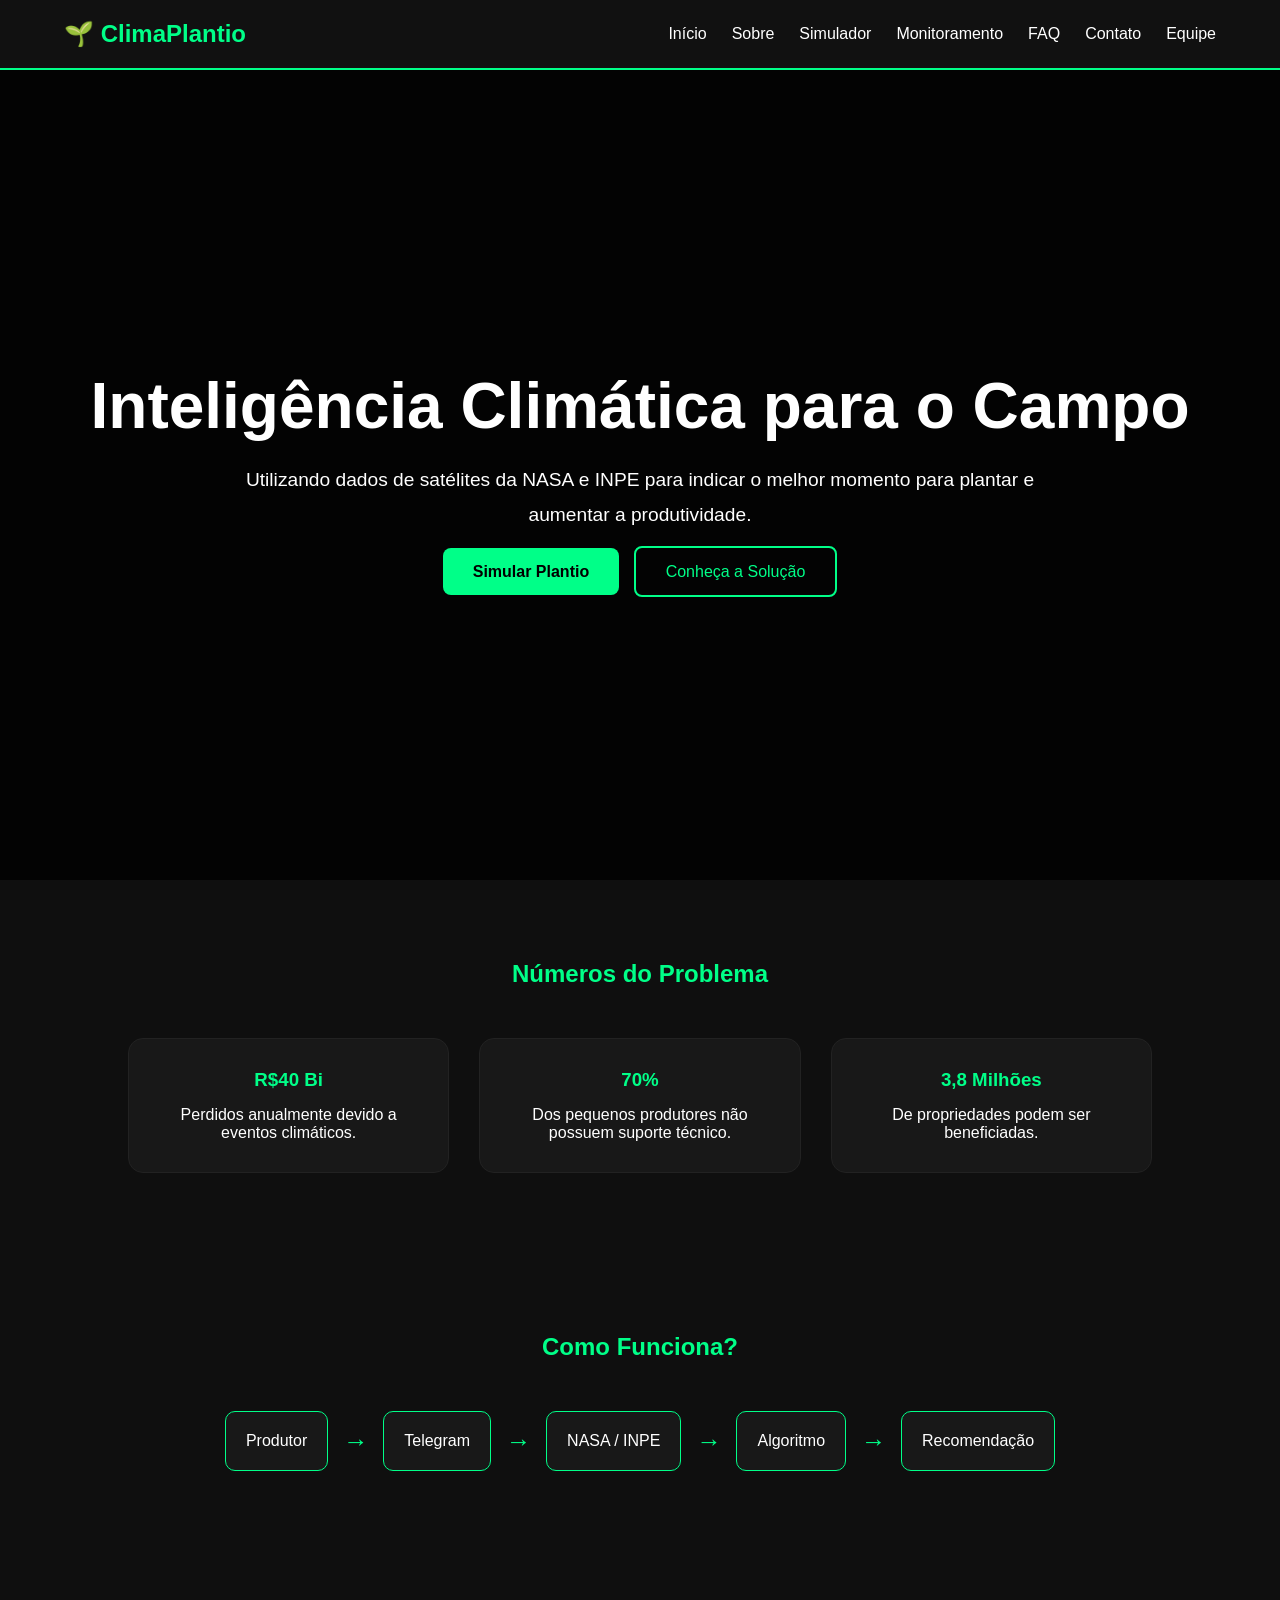
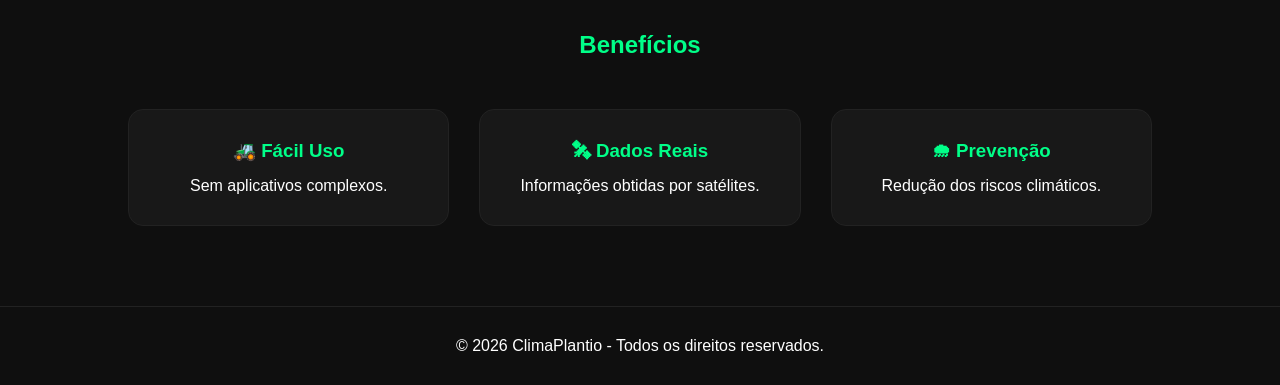
==== index.html @ 315e77a4 "Primeiro commit" ====
<!DOCTYPE html>
<html lang="pt-BR">

<head>
    <meta charset="UTF-8">
    <meta name="viewport" content="width=device-width, initial-scale=1.0">
    <title>ClimaPlantio</title>

    <link rel="stylesheet" href="css/style.css">
</head>

<body>

    <header>
        <div class="container">
            <div class="logo">
                <h2>🌱 ClimaPlantio</h2>
            </div>

            <nav id="menu">
                <ul>
                    <li><a href="index.html">Início</a></li>
                    <li><a href="sobre.html">Sobre</a></li>
                    <li><a href="simulador.html">Simulador</a></li>
                    <li><a href="monitoramento.html">Monitoramento</a></li>
                    <li><a href="faq.html">FAQ</a></li>
                    <li><a href="contato.html">Contato</a></li>
                    <li><a href="integrantes.html">Equipe</a></li>
                </ul>
            </nav>

            <button id="menu-btn">
                ☰
            </button>
        </div>
    </header>

    <main>

        <section class="hero">
            <div class="hero-content">

                <h1>Inteligência Climática para o Campo</h1>

                <p>
                    Utilizando dados de satélites da NASA e INPE para indicar
                    o melhor momento para plantar e aumentar a produtividade.
                </p>

                <div class="hero-buttons">
                    <a href="simulador.html" class="btn">Simular Plantio</a>
                    <a href="sobre.html" class="btn-outline">Conheça a Solução</a>
                </div>

            </div>
        </section>

        <section class="stats">

            <h2>Números do Problema</h2>

            <div class="cards">

                <div class="card">
                    <h3>R$40 Bi</h3>
                    <p>Perdidos anualmente devido a eventos climáticos.</p>
                </div>

                <div class="card">
                    <h3>70%</h3>
                    <p>Dos pequenos produtores não possuem suporte técnico.</p>
                </div>

                <div class="card">
                    <h3>3,8 Milhões</h3>
                    <p>De propriedades podem ser beneficiadas.</p>
                </div>

            </div>

        </section>

        <section class="solution">

            <h2>Como Funciona?</h2>

            <div class="flow">

                <div class="flow-card">Produtor</div>
                <div class="arrow">→</div>

                <div class="flow-card">Telegram</div>
                <div class="arrow">→</div>

                <div class="flow-card">NASA / INPE</div>
                <div class="arrow">→</div>

                <div class="flow-card">Algoritmo</div>
                <div class="arrow">→</div>

                <div class="flow-card">Recomendação</div>

            </div>

        </section>

        <section class="benefits">

            <h2>Benefícios</h2>

            <div class="cards">

                <div class="card">
                    <h3>🚜 Fácil Uso</h3>
                    <p>Sem aplicativos complexos.</p>
                </div>

                <div class="card">
                    <h3>🛰 Dados Reais</h3>
                    <p>Informações obtidas por satélites.</p>
                </div>

                <div class="card">
                    <h3>🌧 Prevenção</h3>
                    <p>Redução dos riscos climáticos.</p>
                </div>

            </div>

        </section>

    </main>

    <footer>

        <p>
            © 2026 ClimaPlantio - Todos os direitos reservados.
        </p>

    </footer>

    <script src="js/script.js"></script>

</body>

</html>
---- css/style.css ----
*{
    margin:0;
    padding:0;
    box-sizing:border-box;
    font-family:Arial, Helvetica, sans-serif;
}

body{
    background:#0f0f0f;
    color:white;
}

.container{
    width:90%;
    margin:auto;
}

header{
    background:#111;
    position:sticky;
    top:0;
    z-index:1000;
    border-bottom:2px solid #00ff88;
}

header .container{
    display:flex;
    justify-content:space-between;
    align-items:center;
    padding:20px 0;
}

.logo h2{
    color:#00ff88;
}

nav ul{
    display:flex;
    list-style:none;
    gap:25px;
}

nav a{
    color:white;
    text-decoration:none;
    transition:.3s;
}

nav a:hover{
    color:#00ff88;
}

#menu-btn{
    display:none;
    background:none;
    border:none;
    color:white;
    font-size:28px;
    cursor:pointer;
}

.hero{
    min-height:90vh;
    display:flex;
    justify-content:center;
    align-items:center;
    text-align:center;
    padding:40px;
    background:linear-gradient(
        rgba(0,0,0,.8),
        rgba(0,0,0,.8)
    );
}

.hero h1{
    font-size:4rem;
    margin-bottom:20px;
}

.hero p{
    max-width:800px;
    margin:auto;
    line-height:1.8;
    font-size:1.2rem;
}

.hero-buttons{
    margin-top:30px;
}

.btn{
    background:#00ff88;
    color:black;
    text-decoration:none;
    padding:15px 30px;
    border-radius:8px;
    margin-right:10px;
    font-weight:bold;
}

.btn-outline{
    border:2px solid #00ff88;
    color:#00ff88;
    padding:15px 30px;
    border-radius:8px;
    text-decoration:none;
}

.stats,
.solution,
.benefits{
    padding:80px 10%;
}

.stats h2,
.solution h2,
.benefits h2{
    text-align:center;
    margin-bottom:50px;
    color:#00ff88;
}

.cards{
    display:grid;
    grid-template-columns:repeat(auto-fit,minmax(250px,1fr));
    gap:30px;
}

.card{
    background:#181818;
    padding:30px;
    border-radius:15px;
    text-align:center;
    transition:.3s;
    border:1px solid #222;
}

.card:hover{
    transform:translateY(-10px);
    border-color:#00ff88;
}

.card h3{
    color:#00ff88;
    margin-bottom:15px;
}

.flow{
    display:flex;
    justify-content:center;
    align-items:center;
    flex-wrap:wrap;
    gap:15px;
}

.flow-card{
    background:#181818;
    padding:20px;
    border-radius:10px;
    border:1px solid #00ff88;
}

.arrow{
    color:#00ff88;
    font-size:25px;
}

footer{
    text-align:center;
    padding:30px;
    border-top:1px solid #222;
}

@media(max-width:768px){

    #menu-btn{
        display:block;
    }

    nav{
        display:none;
        position:absolute;
        top:80px;
        right:0;
        width:100%;
        background:#111;
    }

    nav.active{
        display:block;
    }

    nav ul{
        flex-direction:column;
        text-align:center;
        padding:20px;
    }

    .hero h1{
        font-size:2.5rem;
    }

}
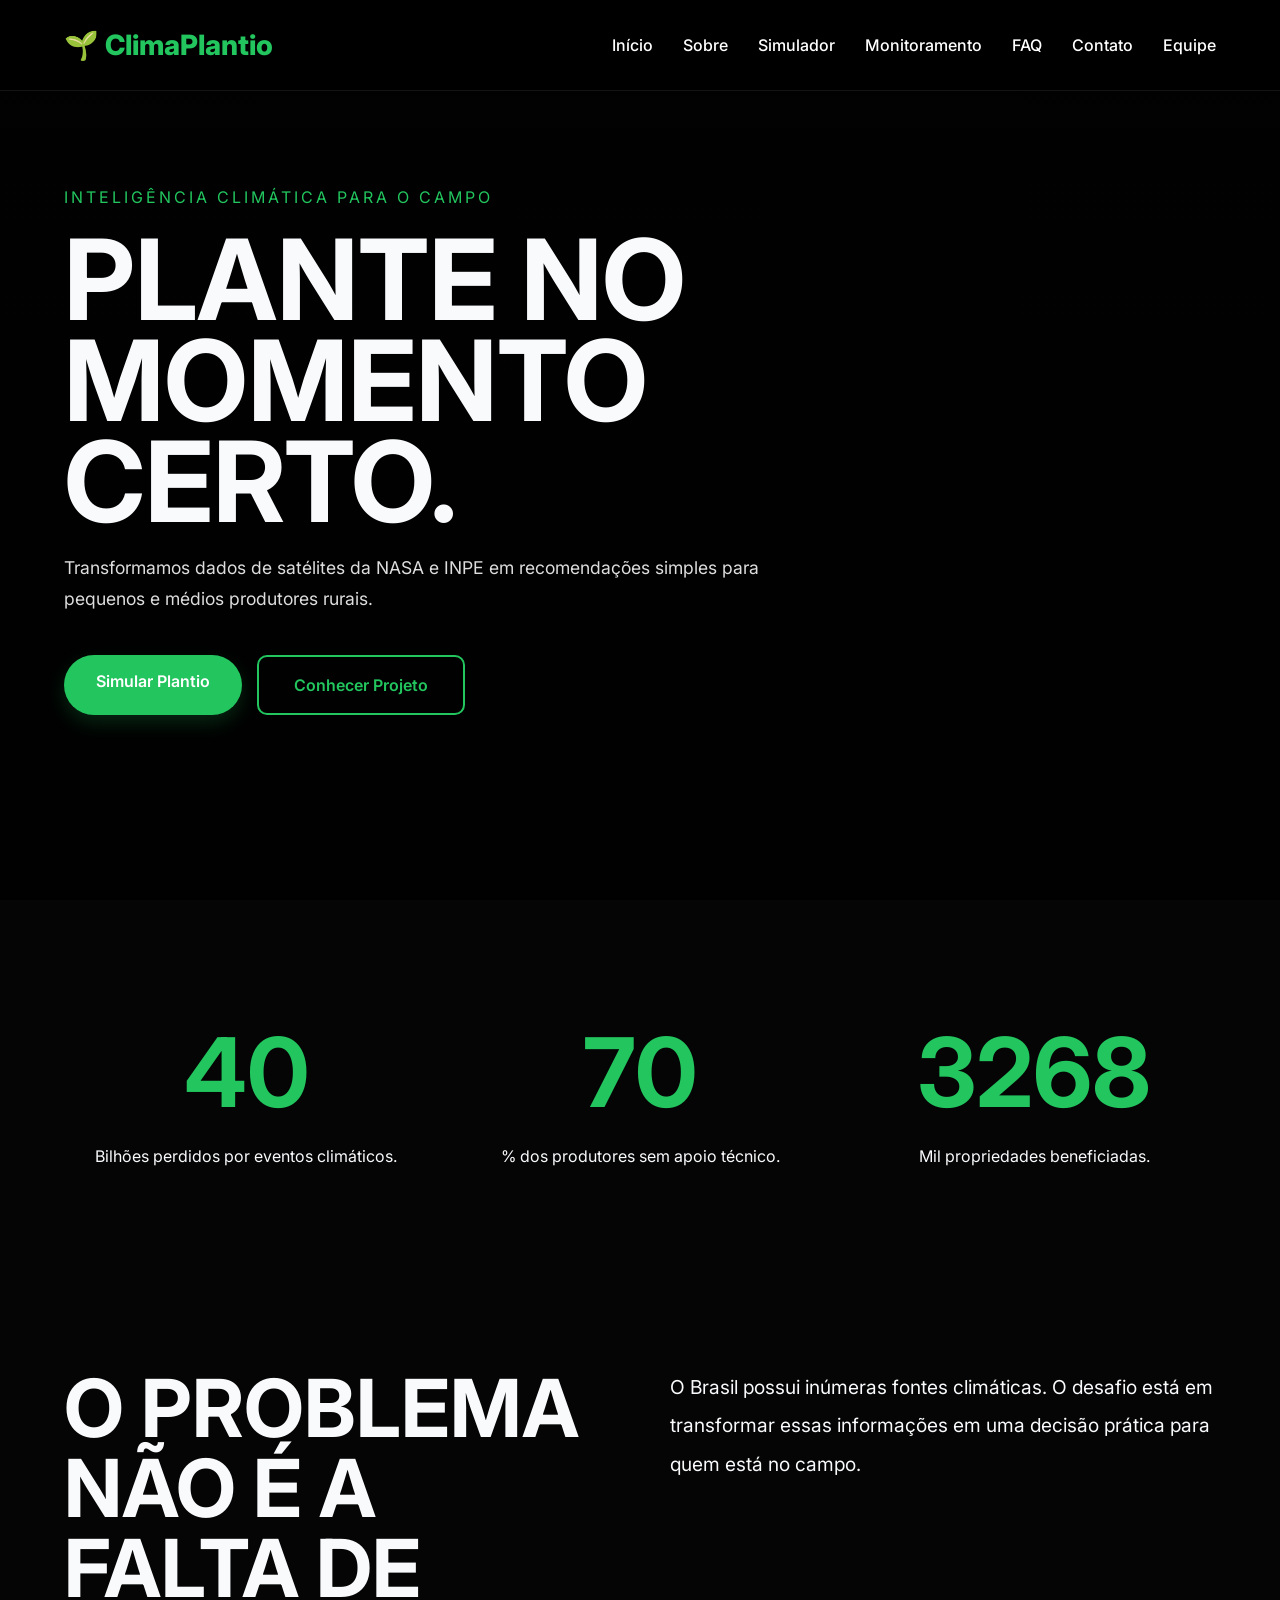
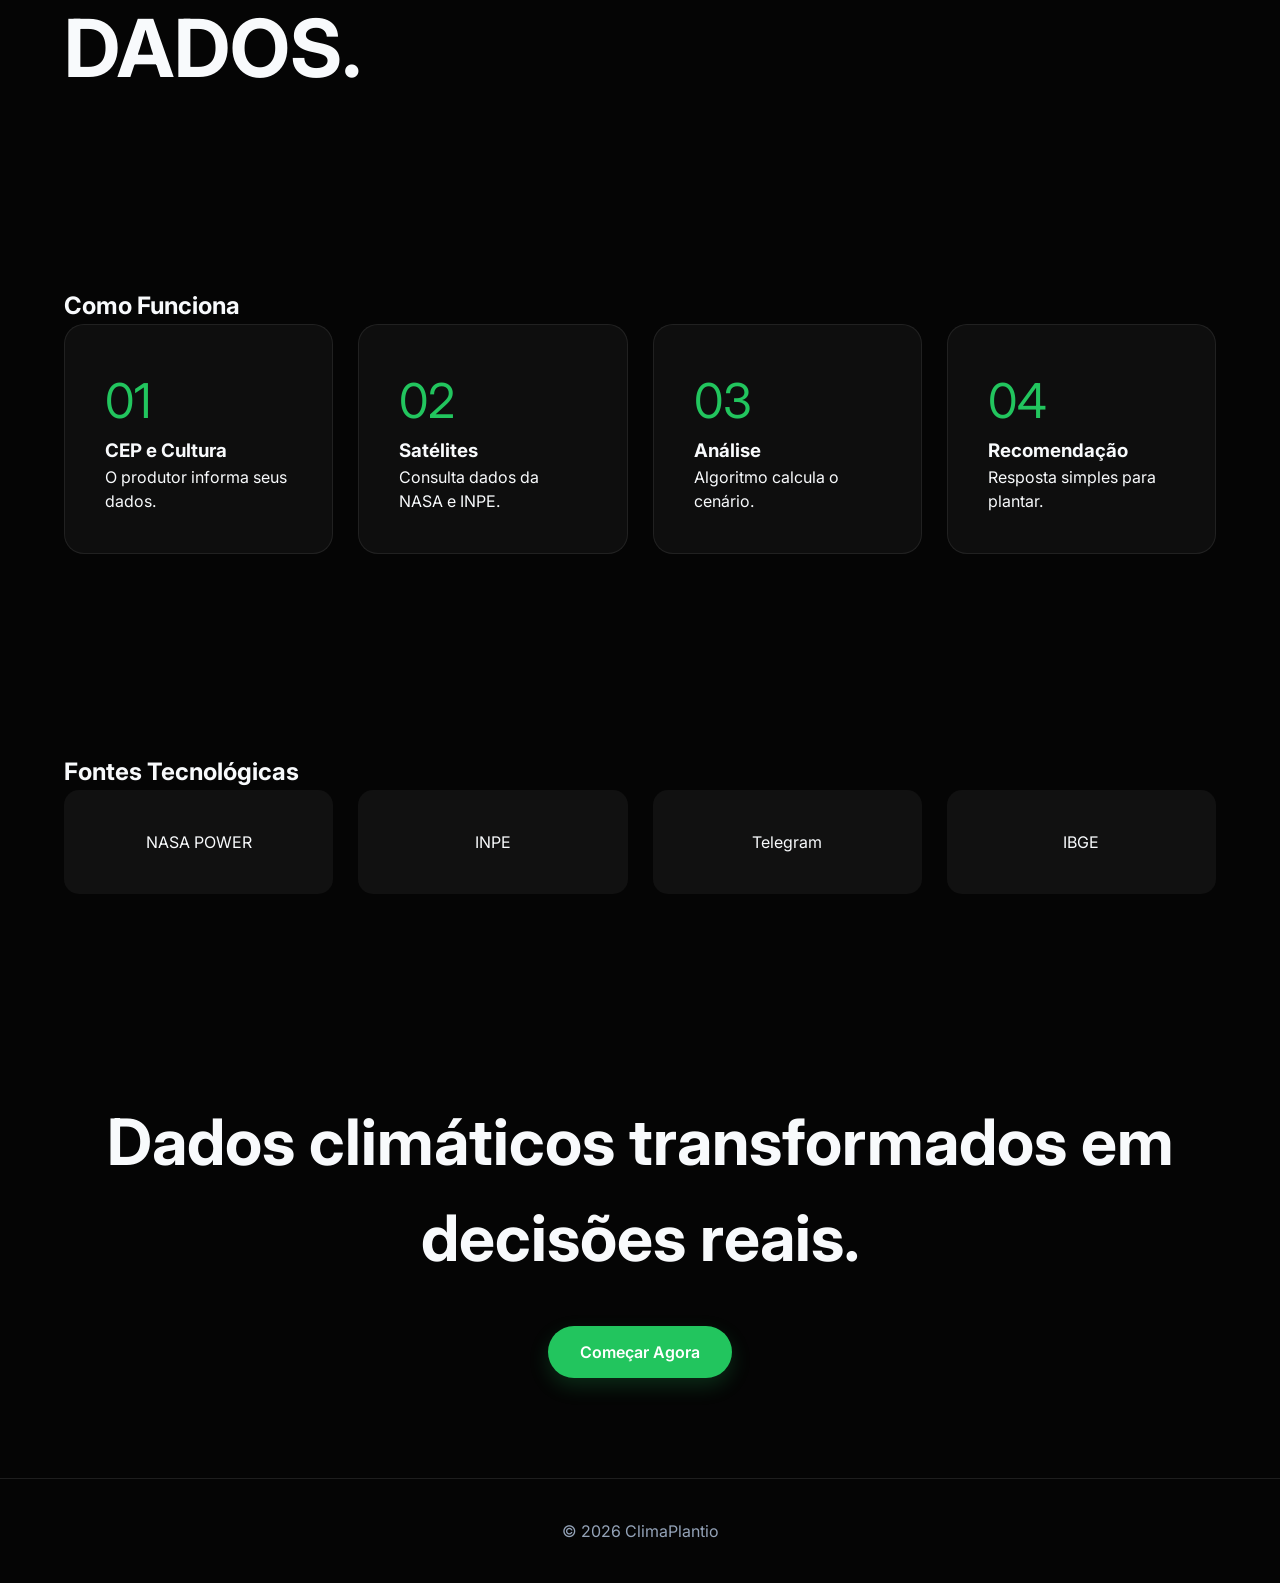
==== commit 4de5b693: "Ajuste CSS Global" ====
--- a/index.html
+++ b/index.html
@@ -2,144 +2,256 @@
 <html lang="pt-BR">
 
 <head>
+
     <meta charset="UTF-8">
     <meta name="viewport" content="width=device-width, initial-scale=1.0">
+
     <title>ClimaPlantio</title>
 
-    <link rel="stylesheet" href="css/style.css">
+    <link rel="preconnect" href="https://fonts.googleapis.com">
+    <link href="https://fonts.googleapis.com/css2?family=Inter:wght@300;400;500;600;700;800;900&display=swap" rel="stylesheet">
+
+    <link rel="stylesheet" href="css/global.css">
+    <link rel="stylesheet" href="css/index.css">
+
 </head>
 
 <body>
 
-    <header>
-        <div class="container">
-            <div class="logo">
-                <h2>🌱 ClimaPlantio</h2>
-            </div>
-
-            <nav id="menu">
-                <ul>
-                    <li><a href="index.html">Início</a></li>
-                    <li><a href="sobre.html">Sobre</a></li>
-                    <li><a href="simulador.html">Simulador</a></li>
-                    <li><a href="monitoramento.html">Monitoramento</a></li>
-                    <li><a href="faq.html">FAQ</a></li>
-                    <li><a href="contato.html">Contato</a></li>
-                    <li><a href="integrantes.html">Equipe</a></li>
-                </ul>
-            </nav>
-
-            <button id="menu-btn">
-                ☰
-            </button>
-        </div>
-    </header>
-
-    <main>
-
-        <section class="hero">
-            <div class="hero-content">
-
-                <h1>Inteligência Climática para o Campo</h1>
-
-                <p>
-                    Utilizando dados de satélites da NASA e INPE para indicar
-                    o melhor momento para plantar e aumentar a produtividade.
-                </p>
-
-                <div class="hero-buttons">
-                    <a href="simulador.html" class="btn">Simular Plantio</a>
-                    <a href="sobre.html" class="btn-outline">Conheça a Solução</a>
-                </div>
-
-            </div>
-        </section>
-
-        <section class="stats">
-
-            <h2>Números do Problema</h2>
-
-            <div class="cards">
-
-                <div class="card">
-                    <h3>R$40 Bi</h3>
-                    <p>Perdidos anualmente devido a eventos climáticos.</p>
-                </div>
-
-                <div class="card">
-                    <h3>70%</h3>
-                    <p>Dos pequenos produtores não possuem suporte técnico.</p>
-                </div>
-
-                <div class="card">
-                    <h3>3,8 Milhões</h3>
-                    <p>De propriedades podem ser beneficiadas.</p>
-                </div>
-
-            </div>
-
-        </section>
-
-        <section class="solution">
-
-            <h2>Como Funciona?</h2>
-
-            <div class="flow">
-
-                <div class="flow-card">Produtor</div>
-                <div class="arrow">→</div>
-
-                <div class="flow-card">Telegram</div>
-                <div class="arrow">→</div>
-
-                <div class="flow-card">NASA / INPE</div>
-                <div class="arrow">→</div>
-
-                <div class="flow-card">Algoritmo</div>
-                <div class="arrow">→</div>
-
-                <div class="flow-card">Recomendação</div>
-
-            </div>
-
-        </section>
-
-        <section class="benefits">
-
-            <h2>Benefícios</h2>
-
-            <div class="cards">
-
-                <div class="card">
-                    <h3>🚜 Fácil Uso</h3>
-                    <p>Sem aplicativos complexos.</p>
-                </div>
-
-                <div class="card">
-                    <h3>🛰 Dados Reais</h3>
-                    <p>Informações obtidas por satélites.</p>
-                </div>
-
-                <div class="card">
-                    <h3>🌧 Prevenção</h3>
-                    <p>Redução dos riscos climáticos.</p>
-                </div>
-
-            </div>
-
-        </section>
-
-    </main>
-
-    <footer>
+<header id="header">
+
+    <div class="container navbar">
+
+        <div class="logo">
+            🌱 ClimaPlantio
+        </div>
+
+        <nav>
+
+            <ul class="menu">
+
+                <li><a href="index.html">Início</a></li>
+                <li><a href="sobre.html">Sobre</a></li>
+                <li><a href="simulador.html">Simulador</a></li>
+                <li><a href="monitoramento.html">Monitoramento</a></li>
+                <li><a href="faq.html">FAQ</a></li>
+                <li><a href="contato.html">Contato</a></li>
+                <li><a href="integrantes.html">Equipe</a></li>
+
+            </ul>
+
+        </nav>
+
+    </div>
+
+</header>
+
+<section class="hero">
+
+    <div class="hero-overlay"></div>
+
+    <div class="container hero-content">
+
+        <span class="hero-tag">
+            Inteligência Climática para o Campo
+        </span>
+
+        <h1>
+            PLANTE NO<br>
+            MOMENTO<br>
+            CERTO.
+        </h1>
 
         <p>
-            © 2026 ClimaPlantio - Todos os direitos reservados.
+            Transformamos dados de satélites da NASA e INPE
+            em recomendações simples para pequenos e médios produtores rurais.
         </p>
 
-    </footer>
-
-    <script src="js/script.js"></script>
+        <div class="hero-buttons">
+
+            <a href="simulador.html" class="btn">
+                Simular Plantio
+            </a>
+
+            <a href="sobre.html" class="btn-outline">
+                Conhecer Projeto
+            </a>
+
+        </div>
+
+    </div>
+
+</section>
+
+<section class="numbers">
+
+    <div class="container">
+
+        <div class="number-card reveal">
+
+            <h2 class="counter" data-target="40">0</h2>
+
+            <span>Bilhões perdidos por eventos climáticos.</span>
+
+        </div>
+
+        <div class="number-card reveal">
+
+            <h2 class="counter" data-target="70">0</h2>
+
+            <span>% dos produtores sem apoio técnico.</span>
+
+        </div>
+
+        <div class="number-card reveal">
+
+            <h2 class="counter" data-target="3800">0</h2>
+
+            <span>Mil propriedades beneficiadas.</span>
+
+        </div>
+
+    </div>
+
+</section>
+
+<section class="problem">
+
+    <div class="container">
+
+        <div class="problem-left reveal">
+
+            <h2>
+                O PROBLEMA NÃO É A FALTA DE DADOS.
+            </h2>
+
+        </div>
+
+        <div class="problem-right reveal">
+
+            <p>
+                O Brasil possui inúmeras fontes climáticas.
+                O desafio está em transformar essas informações
+                em uma decisão prática para quem está no campo.
+            </p>
+
+        </div>
+
+    </div>
+
+</section>
+
+<section class="solution">
+
+    <div class="container">
+
+        <h2 class="section-title">
+            Como Funciona
+        </h2>
+
+        <div class="timeline">
+
+            <div class="step reveal">
+
+                <span>01</span>
+
+                <h3>CEP e Cultura</h3>
+
+                <p>
+                    O produtor informa seus dados.
+                </p>
+
+            </div>
+
+            <div class="step reveal">
+
+                <span>02</span>
+
+                <h3>Satélites</h3>
+
+                <p>
+                    Consulta dados da NASA e INPE.
+                </p>
+
+            </div>
+
+            <div class="step reveal">
+
+                <span>03</span>
+
+                <h3>Análise</h3>
+
+                <p>
+                    Algoritmo calcula o cenário.
+                </p>
+
+            </div>
+
+            <div class="step reveal">
+
+                <span>04</span>
+
+                <h3>Recomendação</h3>
+
+                <p>
+                    Resposta simples para plantar.
+                </p>
+
+            </div>
+
+        </div>
+
+    </div>
+
+</section>
+
+<section class="partners">
+
+    <div class="container">
+
+        <h2 class="section-title">
+            Fontes Tecnológicas
+        </h2>
+
+        <div class="partner-grid">
+
+            <div class="partner">NASA POWER</div>
+            <div class="partner">INPE</div>
+            <div class="partner">Telegram</div>
+            <div class="partner">IBGE</div>
+
+        </div>
+
+    </div>
+
+</section>
+
+<section class="cta">
+
+    <div class="container">
+
+        <h2>
+            Dados climáticos transformados em decisões reais.
+        </h2>
+
+        <a href="simulador.html" class="btn">
+            Começar Agora
+        </a>
+
+    </div>
+
+</section>
+
+<footer>
+
+    <p>
+        © 2026 ClimaPlantio
+    </p>
+
+</footer>
+
+<script src="js/global.js"></script>
+<script src="js/index.js"></script>
 
 </body>
 
--- a/css/global.css
+++ b/css/global.css
@@ -0,0 +1,162 @@
+:root {
+  --green: #22c55e;
+  --green-dark: #15803d;
+  --black: #050505;
+  --dark: #0b0b0b;
+  --card: #111827;
+  --white: #f8fafc;
+  --gray: #94a3b8;
+  --glass: rgba(255, 255, 255, 0.03);
+  --border: rgba(255, 255, 255, 0.08);
+}
+
+* {
+  margin: 0;
+  padding: 0;
+  box-sizing: border-box;
+}
+
+body {
+  background: var(--black);
+  color: var(--white);
+  font-family: 'Inter', sans-serif;
+  overflow-x: hidden;
+  line-height: 1.5;
+}
+
+.container {
+  width: 90%;
+  max-width: 1280px;
+  margin: 0 auto;
+}
+
+section {
+  padding: 100px 0;
+}
+
+/* Scroll suave */
+html {
+  scroll-behavior: smooth;
+}
+
+/* Botões */
+.btn {
+  background: var(--green);
+  color: white;
+  padding: 14px 32px;
+  border-radius: 40px;
+  text-decoration: none;
+  font-weight: 600;
+  display: inline-block;
+  transition: all 0.3s ease;
+  border: none;
+  cursor: pointer;
+  box-shadow: 0 8px 20px rgba(34, 197, 94, 0.2);
+}
+
+.btn:hover {
+  background: var(--green-dark);
+  transform: translateY(-3px);
+  box-shadow: 0 12px 28px rgba(34, 197, 94, 0.3);
+}
+
+.btn-outline {
+  border: 2px solid var(--green);
+  color: var(--green);
+  padding: 12px 30px;
+  border-radius: 40px;
+  text-decoration: none;
+  font-weight: 600;
+  transition: all 0.3s;
+  background: transparent;
+}
+
+.btn-outline:hover {
+  background: var(--green);
+  color: white;
+  transform: translateY(-3px);
+}
+
+/* Reveal animado */
+.reveal {
+  opacity: 0;
+  transform: translateY(50px);
+  transition: all 0.8s ease;
+}
+
+.reveal.active {
+  opacity: 1;
+  transform: translateY(0);
+}
+
+/* Header fixo */
+#header {
+  position: fixed;
+  width: 100%;
+  top: 0;
+  left: 0;
+  z-index: 1000;
+  background: rgba(0, 0, 0, 0.7);
+  backdrop-filter: blur(12px);
+  border-bottom: 1px solid var(--border);
+  transition: 0.3s;
+}
+
+.navbar {
+  display: flex;
+  justify-content: space-between;
+  align-items: center;
+  height: 80px;
+}
+
+.logo {
+  font-size: 1.8rem;
+  font-weight: 800;
+  color: var(--green);
+}
+
+.menu {
+  display: flex;
+  gap: 28px;
+  list-style: none;
+}
+
+.menu a {
+  color: white;
+  text-decoration: none;
+  font-weight: 500;
+  transition: 0.3s;
+}
+
+.menu a:hover {
+  color: var(--green);
+}
+
+/* Footer */
+footer {
+  text-align: center;
+  padding: 40px 0;
+  border-top: 1px solid var(--border);
+  color: var(--gray);
+}
+
+/* Responsivo */
+@media (max-width: 900px) {
+  .menu {
+    gap: 16px;
+    flex-wrap: wrap;
+    justify-content: center;
+  }
+  .navbar {
+    flex-direction: column;
+    height: auto;
+    padding: 20px 0;
+    gap: 20px;
+  }
+  section {
+    padding: 70px 0;
+  }
+  .btn, .btn-outline {
+    padding: 10px 24px;
+  }
+}
--- a/css/index.css
+++ b/css/index.css
@@ -0,0 +1,159 @@
+header{
+    position:fixed;
+    width:100%;
+    z-index:1000;
+    background:rgba(0,0,0,.5);
+    backdrop-filter:blur(15px);
+}
+
+.navbar{
+    height:90px;
+    display:flex;
+    justify-content:space-between;
+    align-items:center;
+}
+
+.logo{
+    color:var(--green);
+    font-size:28px;
+    font-weight:800;
+}
+
+.menu{
+    display:flex;
+    gap:30px;
+    list-style:none;
+}
+
+.menu a{
+    color:white;
+    text-decoration:none;
+}
+
+.hero{
+    min-height:100vh;
+    background:
+    linear-gradient(rgba(0,0,0,.7),rgba(0,0,0,.85)),
+    url('../assets/images/agro-bg.jpg');
+
+    background-size:cover;
+    background-position:center;
+    position:relative;
+    display:flex;
+    align-items:center;
+}
+
+.hero-content{
+    position:relative;
+    z-index:2;
+}
+
+.hero-tag{
+    color:var(--green);
+    text-transform:uppercase;
+    letter-spacing:3px;
+}
+
+.hero h1{
+    font-size:7rem;
+    line-height:90%;
+    margin:20px 0;
+}
+
+.hero p{
+    max-width:700px;
+    color:#ddd;
+    line-height:1.8;
+    font-size:1.1rem;
+}
+
+.hero-buttons{
+    margin-top:40px;
+    display:flex;
+    gap:15px;
+}
+
+.btn-outline{
+    border:2px solid var(--green);
+    color:var(--green);
+    padding:16px 35px;
+    text-decoration:none;
+    border-radius:10px;
+}
+
+.numbers .container{
+    display:grid;
+    grid-template-columns:repeat(3,1fr);
+    gap:30px;
+}
+
+.number-card{
+    text-align:center;
+}
+
+.number-card h2{
+    font-size:6rem;
+    color:var(--green);
+}
+
+.problem .container{
+    display:grid;
+    grid-template-columns:1fr 1fr;
+    gap:60px;
+}
+
+.problem h2{
+    font-size:5rem;
+    line-height:100%;
+}
+
+.problem p{
+    font-size:1.2rem;
+    line-height:2;
+}
+
+.timeline{
+    display:grid;
+    grid-template-columns:repeat(4,1fr);
+    gap:25px;
+}
+
+.step{
+    background:rgba(255,255,255,.04);
+    border:1px solid rgba(255,255,255,.08);
+    padding:40px;
+    border-radius:20px;
+}
+
+.step span{
+    font-size:3rem;
+    color:var(--green);
+}
+
+.partner-grid{
+    display:grid;
+    grid-template-columns:repeat(4,1fr);
+    gap:25px;
+}
+
+.partner{
+    text-align:center;
+    padding:40px;
+    background:#111;
+    border-radius:15px;
+}
+
+.cta{
+    text-align:center;
+}
+
+.cta h2{
+    font-size:4rem;
+    margin-bottom:40px;
+}
+
+footer{
+    text-align:center;
+    padding:40px;
+    border-top:1px solid rgba(255,255,255,.1);
+}
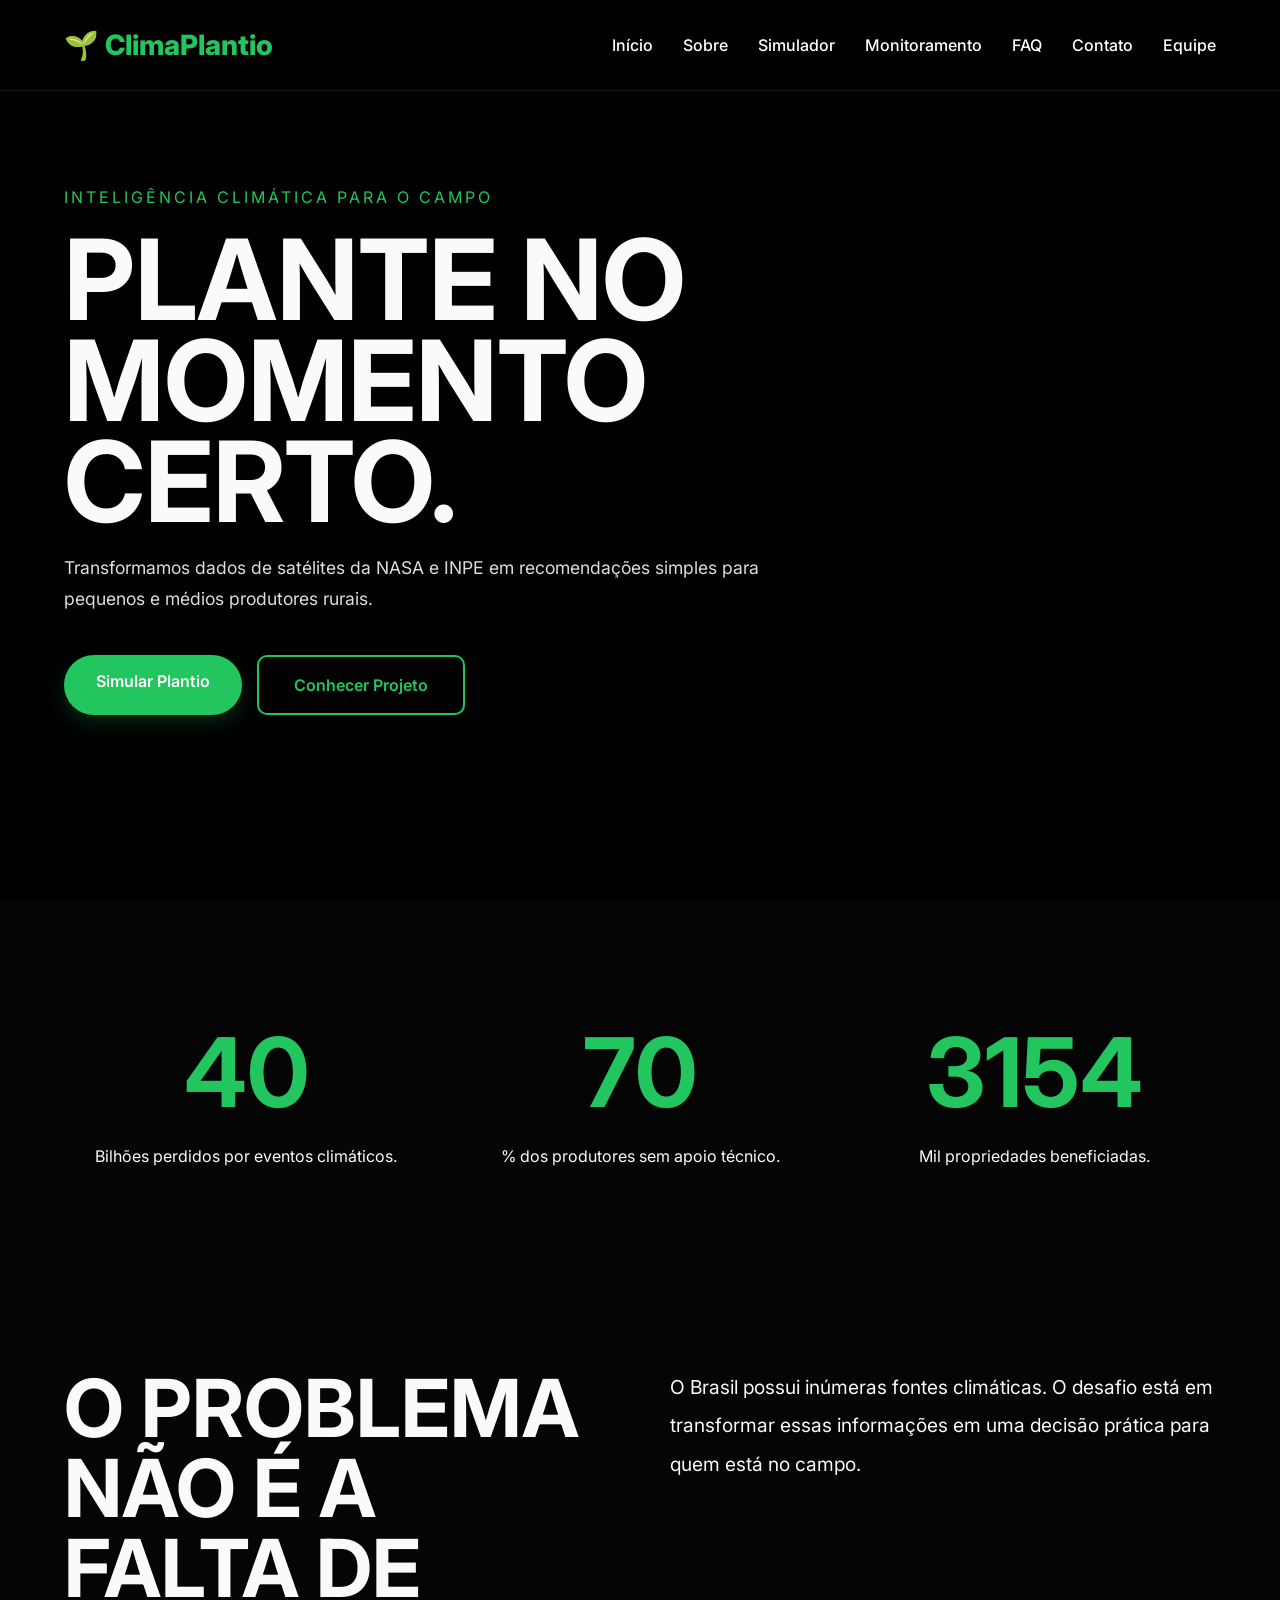
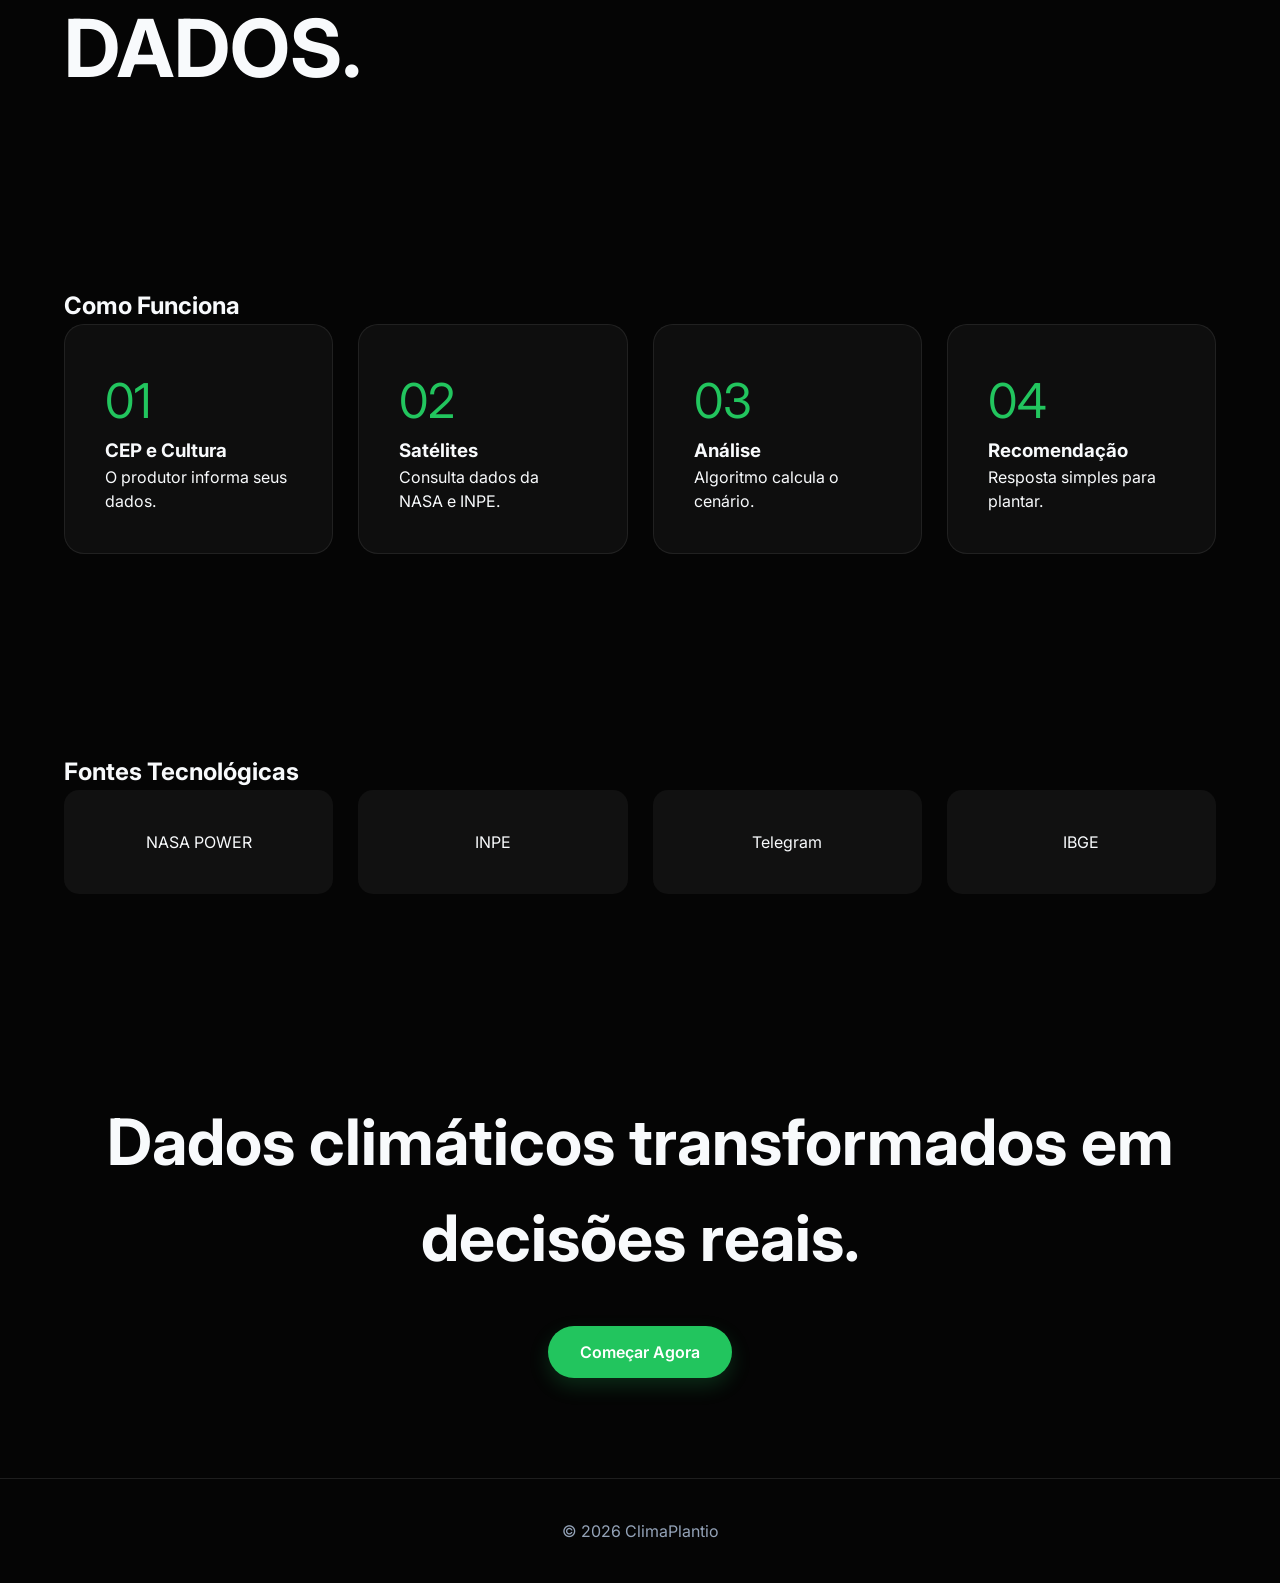
==== commit 55ba67ce: "Ajuste CSS Simulador" ====
--- a/index.html
+++ b/index.html
@@ -1,258 +1,91 @@
 <!DOCTYPE html>
 <html lang="pt-BR">
-
 <head>
-
-    <meta charset="UTF-8">
-    <meta name="viewport" content="width=device-width, initial-scale=1.0">
-
-    <title>ClimaPlantio</title>
-
-    <link rel="preconnect" href="https://fonts.googleapis.com">
-    <link href="https://fonts.googleapis.com/css2?family=Inter:wght@300;400;500;600;700;800;900&display=swap" rel="stylesheet">
-
-    <link rel="stylesheet" href="css/global.css">
-    <link rel="stylesheet" href="css/index.css">
-
+  <meta charset="UTF-8">
+  <meta name="viewport" content="width=device-width, initial-scale=1.0">
+  <title>ClimaPlantio - Inteligência Climática para o Campo</title>
+  <link href="https://fonts.googleapis.com/css2?family=Inter:wght@300;400;500;600;700;800&display=swap" rel="stylesheet">
+  <link rel="stylesheet" href="css/global.css">
+  <link rel="stylesheet" href="css/index.css">
 </head>
-
 <body>
 
 <header id="header">
-
-    <div class="container navbar">
-
-        <div class="logo">
-            🌱 ClimaPlantio
-        </div>
-
-        <nav>
-
-            <ul class="menu">
-
-                <li><a href="index.html">Início</a></li>
-                <li><a href="sobre.html">Sobre</a></li>
-                <li><a href="simulador.html">Simulador</a></li>
-                <li><a href="monitoramento.html">Monitoramento</a></li>
-                <li><a href="faq.html">FAQ</a></li>
-                <li><a href="contato.html">Contato</a></li>
-                <li><a href="integrantes.html">Equipe</a></li>
-
-            </ul>
-
-        </nav>
-
-    </div>
-
+  <div class="container navbar">
+    <div class="logo">🌱 ClimaPlantio</div>
+    <nav>
+      <ul class="menu">
+        <li><a href="index.html">Início</a></li>
+        <li><a href="sobre.html">Sobre</a></li>
+        <li><a href="simulador.html">Simulador</a></li>
+        <li><a href="monitoramento.html">Monitoramento</a></li>
+        <li><a href="faq.html">FAQ</a></li>
+        <li><a href="contato.html">Contato</a></li>
+        <li><a href="integrantes.html">Equipe</a></li>
+      </ul>
+    </nav>
+  </div>
 </header>
 
 <section class="hero">
-
-    <div class="hero-overlay"></div>
-
-    <div class="container hero-content">
-
-        <span class="hero-tag">
-            Inteligência Climática para o Campo
-        </span>
-
-        <h1>
-            PLANTE NO<br>
-            MOMENTO<br>
-            CERTO.
-        </h1>
-
-        <p>
-            Transformamos dados de satélites da NASA e INPE
-            em recomendações simples para pequenos e médios produtores rurais.
-        </p>
-
-        <div class="hero-buttons">
-
-            <a href="simulador.html" class="btn">
-                Simular Plantio
-            </a>
-
-            <a href="sobre.html" class="btn-outline">
-                Conhecer Projeto
-            </a>
-
-        </div>
-
+  <div class="hero-overlay"></div>
+  <div class="container hero-content">
+    <span class="hero-tag">Inteligência Climática para o Campo</span>
+    <h1>PLANTE NO<br>MOMENTO<br>CERTO.</h1>
+    <p>Transformamos dados de satélites da NASA e INPE em recomendações simples para pequenos e médios produtores rurais.</p>
+    <div class="hero-buttons">
+      <a href="simulador.html" class="btn">Simular Plantio</a>
+      <a href="sobre.html" class="btn-outline">Conhecer Projeto</a>
     </div>
-
+  </div>
 </section>
 
 <section class="numbers">
-
-    <div class="container">
-
-        <div class="number-card reveal">
-
-            <h2 class="counter" data-target="40">0</h2>
-
-            <span>Bilhões perdidos por eventos climáticos.</span>
-
-        </div>
-
-        <div class="number-card reveal">
-
-            <h2 class="counter" data-target="70">0</h2>
-
-            <span>% dos produtores sem apoio técnico.</span>
-
-        </div>
-
-        <div class="number-card reveal">
-
-            <h2 class="counter" data-target="3800">0</h2>
-
-            <span>Mil propriedades beneficiadas.</span>
-
-        </div>
-
-    </div>
-
+  <div class="container">
+    <div class="number-card reveal"><h2 class="counter" data-target="40">0</h2><span>Bilhões perdidos por eventos climáticos.</span></div>
+    <div class="number-card reveal"><h2 class="counter" data-target="70">0</h2><span>% dos produtores sem apoio técnico.</span></div>
+    <div class="number-card reveal"><h2 class="counter" data-target="3800">0</h2><span>Mil propriedades beneficiadas.</span></div>
+  </div>
 </section>
 
 <section class="problem">
-
-    <div class="container">
-
-        <div class="problem-left reveal">
-
-            <h2>
-                O PROBLEMA NÃO É A FALTA DE DADOS.
-            </h2>
-
-        </div>
-
-        <div class="problem-right reveal">
-
-            <p>
-                O Brasil possui inúmeras fontes climáticas.
-                O desafio está em transformar essas informações
-                em uma decisão prática para quem está no campo.
-            </p>
-
-        </div>
-
-    </div>
-
+  <div class="container">
+    <div class="problem-left reveal"><h2>O PROBLEMA NÃO É A FALTA DE DADOS.</h2></div>
+    <div class="problem-right reveal"><p>O Brasil possui inúmeras fontes climáticas. O desafio está em transformar essas informações em uma decisão prática para quem está no campo.</p></div>
+  </div>
 </section>
 
 <section class="solution">
-
-    <div class="container">
-
-        <h2 class="section-title">
-            Como Funciona
-        </h2>
-
-        <div class="timeline">
-
-            <div class="step reveal">
-
-                <span>01</span>
-
-                <h3>CEP e Cultura</h3>
-
-                <p>
-                    O produtor informa seus dados.
-                </p>
-
-            </div>
-
-            <div class="step reveal">
-
-                <span>02</span>
-
-                <h3>Satélites</h3>
-
-                <p>
-                    Consulta dados da NASA e INPE.
-                </p>
-
-            </div>
-
-            <div class="step reveal">
-
-                <span>03</span>
-
-                <h3>Análise</h3>
-
-                <p>
-                    Algoritmo calcula o cenário.
-                </p>
-
-            </div>
-
-            <div class="step reveal">
-
-                <span>04</span>
-
-                <h3>Recomendação</h3>
-
-                <p>
-                    Resposta simples para plantar.
-                </p>
-
-            </div>
-
-        </div>
-
+  <div class="container">
+    <h2 class="section-title">Como Funciona</h2>
+    <div class="timeline">
+      <div class="step reveal"><span>01</span><h3>CEP e Cultura</h3><p>O produtor informa seus dados.</p></div>
+      <div class="step reveal"><span>02</span><h3>Satélites</h3><p>Consulta dados da NASA e INPE.</p></div>
+      <div class="step reveal"><span>03</span><h3>Análise</h3><p>Algoritmo calcula o cenário.</p></div>
+      <div class="step reveal"><span>04</span><h3>Recomendação</h3><p>Resposta simples para plantar.</p></div>
     </div>
-
+  </div>
 </section>
 
 <section class="partners">
-
-    <div class="container">
-
-        <h2 class="section-title">
-            Fontes Tecnológicas
-        </h2>
-
-        <div class="partner-grid">
-
-            <div class="partner">NASA POWER</div>
-            <div class="partner">INPE</div>
-            <div class="partner">Telegram</div>
-            <div class="partner">IBGE</div>
-
-        </div>
-
+  <div class="container">
+    <h2 class="section-title">Fontes Tecnológicas</h2>
+    <div class="partner-grid">
+      <div class="partner">NASA POWER</div><div class="partner">INPE</div><div class="partner">Telegram</div><div class="partner">IBGE</div>
     </div>
-
+  </div>
 </section>
 
 <section class="cta">
-
-    <div class="container">
-
-        <h2>
-            Dados climáticos transformados em decisões reais.
-        </h2>
-
-        <a href="simulador.html" class="btn">
-            Começar Agora
-        </a>
-
-    </div>
-
+  <div class="container">
+    <h2>Dados climáticos transformados em decisões reais.</h2>
+    <a href="simulador.html" class="btn">Começar Agora</a>
+  </div>
 </section>
 
-<footer>
-
-    <p>
-        © 2026 ClimaPlantio
-    </p>
-
-</footer>
+<footer><p>© 2026 ClimaPlantio</p></footer>
 
 <script src="js/global.js"></script>
 <script src="js/index.js"></script>
-
 </body>
-
 </html>
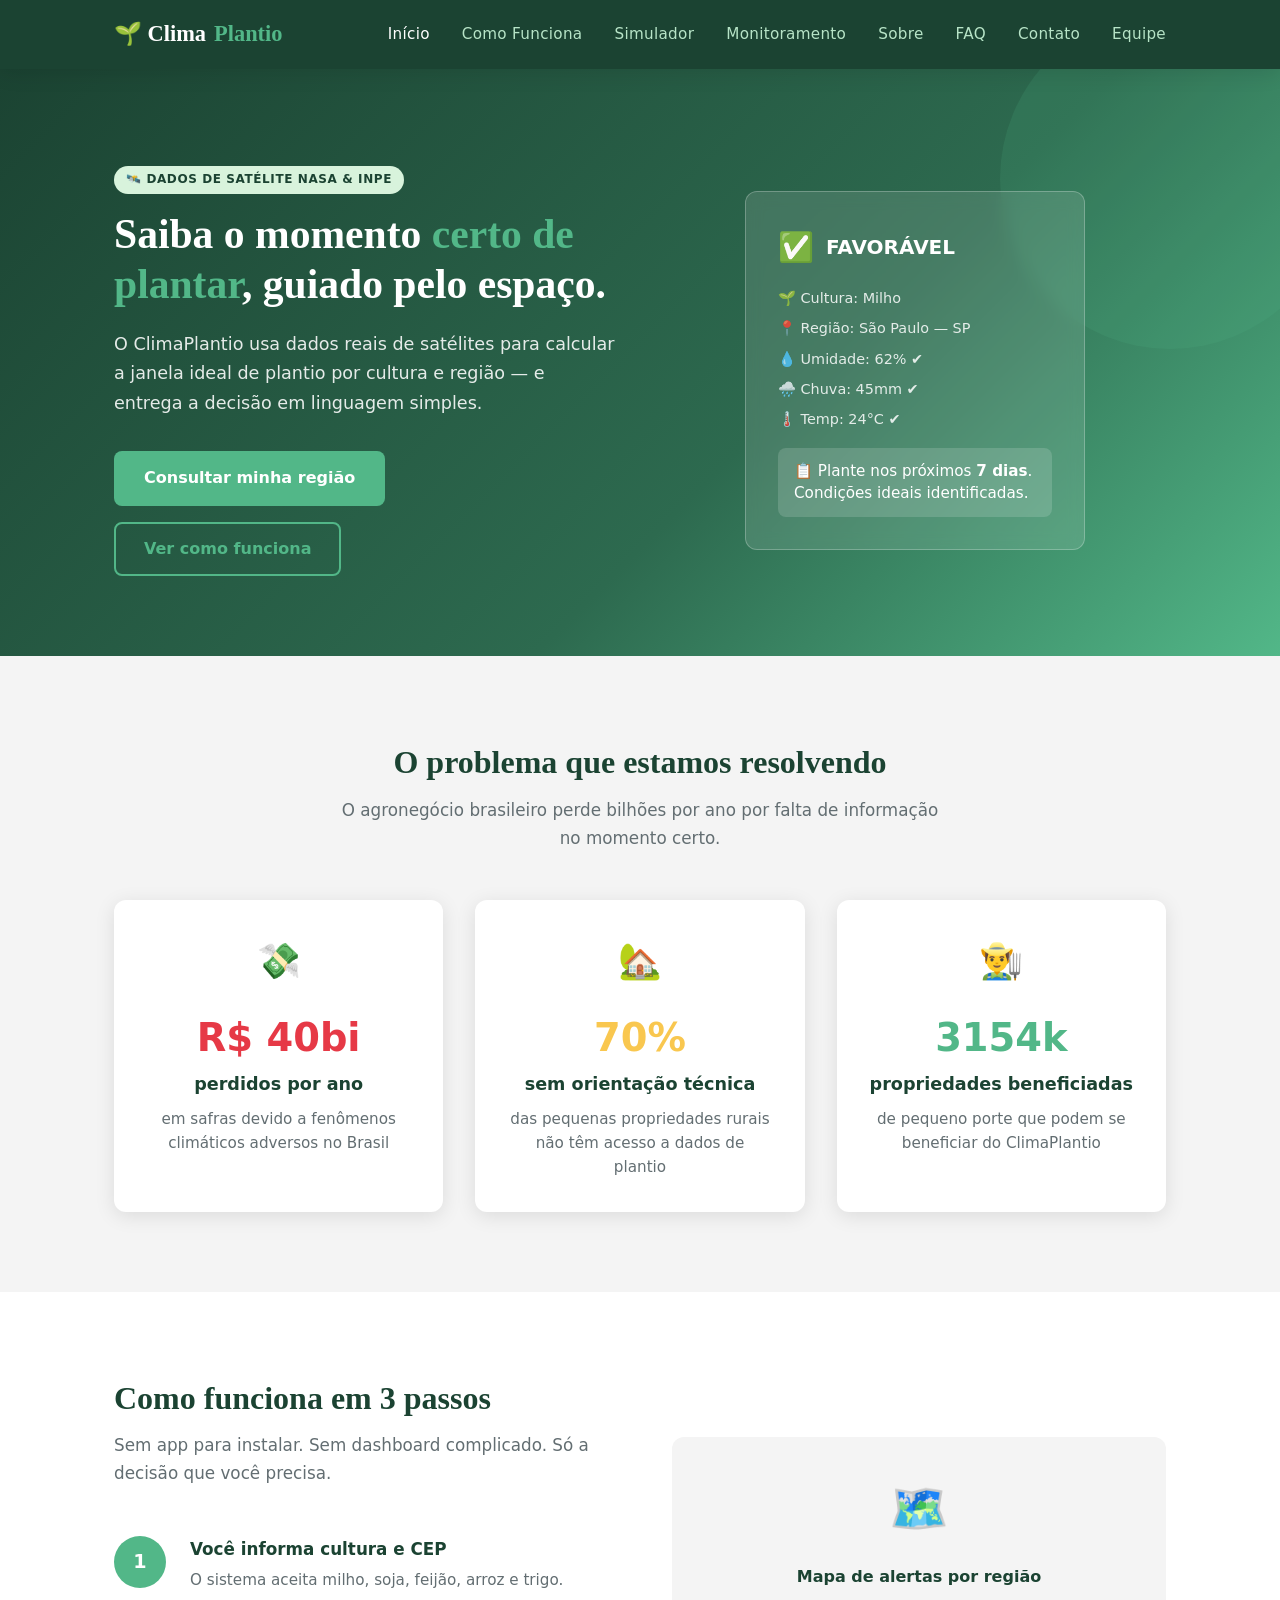
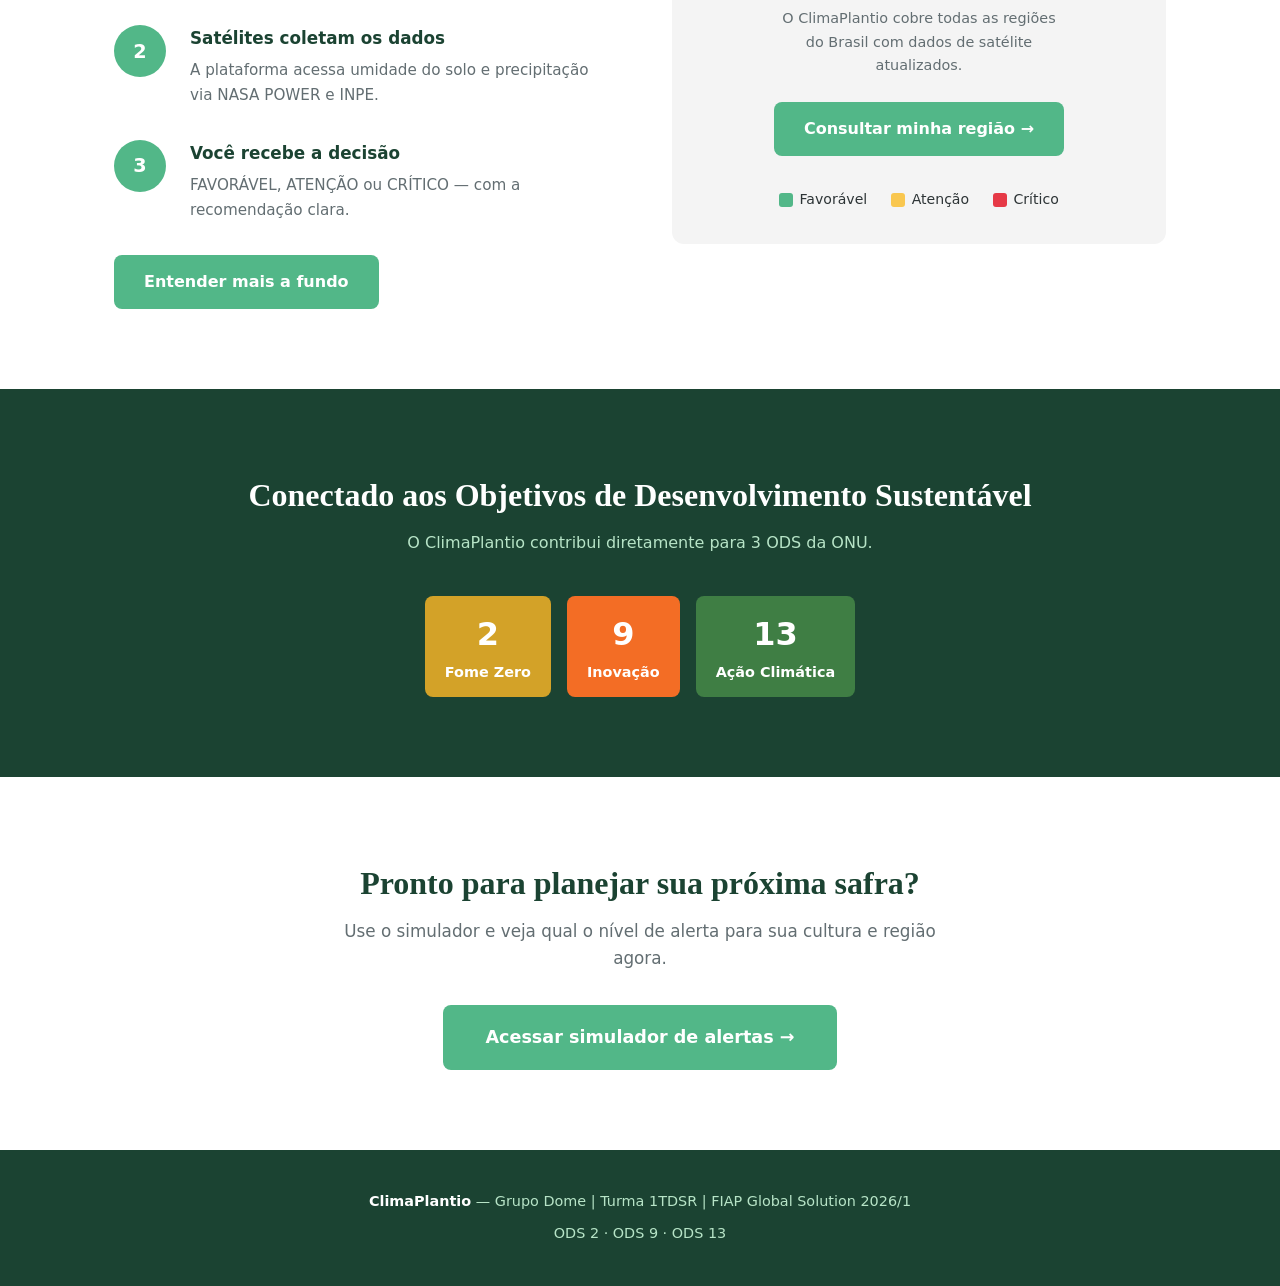
==== commit c4816a91: "Ajustes nas pagias de HTML e CSS (nova cara pro site)" ====
--- a/index.html
+++ b/index.html
@@ -3,89 +3,207 @@
 <head>
   <meta charset="UTF-8">
   <meta name="viewport" content="width=device-width, initial-scale=1.0">
-  <title>ClimaPlantio - Inteligência Climática para o Campo</title>
-  <link href="https://fonts.googleapis.com/css2?family=Inter:wght@300;400;500;600;700;800&display=swap" rel="stylesheet">
+  <title>ClimaPlantio — Alertas de Plantio via Satélite</title>
   <link rel="stylesheet" href="css/global.css">
   <link rel="stylesheet" href="css/index.css">
 </head>
 <body>
 
-<header id="header">
-  <div class="container navbar">
-    <div class="logo">🌱 ClimaPlantio</div>
-    <nav>
-      <ul class="menu">
-        <li><a href="index.html">Início</a></li>
-        <li><a href="sobre.html">Sobre</a></li>
+  <nav class="navbar">
+    <div class="container navbar__inner">
+      <a href="index.html" class="navbar__logo">🌱 Clima<span>Plantio</span></a>
+      <ul class="navbar__links">
+        <li><a href="index.html" class="ativo">Início</a></li>
+        <li><a href="solucao.html">Como Funciona</a></li>
         <li><a href="simulador.html">Simulador</a></li>
         <li><a href="monitoramento.html">Monitoramento</a></li>
+        <li><a href="sobre.html">Sobre</a></li>
         <li><a href="faq.html">FAQ</a></li>
         <li><a href="contato.html">Contato</a></li>
         <li><a href="integrantes.html">Equipe</a></li>
       </ul>
+      <button class="navbar__hamburguer" aria-label="Abrir menu">
+        <span></span><span></span><span></span>
+      </button>
+    </div>
+    <nav class="navbar__mobile">
+      <a href="index.html">Início</a>
+      <a href="solucao.html">Como Funciona</a>
+      <a href="simulador.html">Simulador</a>
+      <a href="monitoramento.html">Monitoramento</a>
+      <a href="sobre.html">Sobre</a>
+      <a href="faq.html">FAQ</a>
+      <a href="contato.html">Contato</a>
+      <a href="integrantes.html">Equipe</a>
     </nav>
-  </div>
-</header>
-
-<section class="hero">
-  <div class="hero-overlay"></div>
-  <div class="container hero-content">
-    <span class="hero-tag">Inteligência Climática para o Campo</span>
-    <h1>PLANTE NO<br>MOMENTO<br>CERTO.</h1>
-    <p>Transformamos dados de satélites da NASA e INPE em recomendações simples para pequenos e médios produtores rurais.</p>
-    <div class="hero-buttons">
-      <a href="simulador.html" class="btn">Simular Plantio</a>
-      <a href="sobre.html" class="btn-outline">Conhecer Projeto</a>
-    </div>
-  </div>
-</section>
-
-<section class="numbers">
-  <div class="container">
-    <div class="number-card reveal"><h2 class="counter" data-target="40">0</h2><span>Bilhões perdidos por eventos climáticos.</span></div>
-    <div class="number-card reveal"><h2 class="counter" data-target="70">0</h2><span>% dos produtores sem apoio técnico.</span></div>
-    <div class="number-card reveal"><h2 class="counter" data-target="3800">0</h2><span>Mil propriedades beneficiadas.</span></div>
-  </div>
-</section>
-
-<section class="problem">
-  <div class="container">
-    <div class="problem-left reveal"><h2>O PROBLEMA NÃO É A FALTA DE DADOS.</h2></div>
-    <div class="problem-right reveal"><p>O Brasil possui inúmeras fontes climáticas. O desafio está em transformar essas informações em uma decisão prática para quem está no campo.</p></div>
-  </div>
-</section>
-
-<section class="solution">
-  <div class="container">
-    <h2 class="section-title">Como Funciona</h2>
-    <div class="timeline">
-      <div class="step reveal"><span>01</span><h3>CEP e Cultura</h3><p>O produtor informa seus dados.</p></div>
-      <div class="step reveal"><span>02</span><h3>Satélites</h3><p>Consulta dados da NASA e INPE.</p></div>
-      <div class="step reveal"><span>03</span><h3>Análise</h3><p>Algoritmo calcula o cenário.</p></div>
-      <div class="step reveal"><span>04</span><h3>Recomendação</h3><p>Resposta simples para plantar.</p></div>
-    </div>
-  </div>
-</section>
-
-<section class="partners">
-  <div class="container">
-    <h2 class="section-title">Fontes Tecnológicas</h2>
-    <div class="partner-grid">
-      <div class="partner">NASA POWER</div><div class="partner">INPE</div><div class="partner">Telegram</div><div class="partner">IBGE</div>
-    </div>
-  </div>
-</section>
-
-<section class="cta">
-  <div class="container">
-    <h2>Dados climáticos transformados em decisões reais.</h2>
-    <a href="simulador.html" class="btn">Começar Agora</a>
-  </div>
-</section>
-
-<footer><p>© 2026 ClimaPlantio</p></footer>
-
-<script src="js/global.js"></script>
-<script src="js/index.js"></script>
+  </nav>
+
+  <section class="hero">
+    <div class="container hero__inner">
+      <div>
+        <div class="hero__tag">
+          <span class="tag tag--verde">🛰️ Dados de Satélite NASA &amp; INPE</span>
+        </div>
+        <h1 class="hero__titulo">
+          Saiba o momento <em>certo de plantar</em>, guiado pelo espaço.
+        </h1>
+        <p class="hero__desc">
+          O ClimaPlantio usa dados reais de satélites para calcular a janela ideal de plantio
+          por cultura e região — e entrega a decisão em linguagem simples.
+        </p>
+        <div class="hero__acoes">
+          <a href="simulador.html" class="btn btn--primario">Consultar minha região</a>
+          <a href="solucao.html" class="btn btn--outline">Ver como funciona</a>
+        </div>
+      </div>
+      <div class="hero__visual">
+        <div class="hero__card-alerta">
+          <div class="hero__card-nivel">
+            <span class="icone">✅</span> FAVORÁVEL
+          </div>
+          <div class="hero__card-item">🌱 Cultura: Milho</div>
+          <div class="hero__card-item">📍 Região: São Paulo — SP</div>
+          <div class="hero__card-item">💧 Umidade: 62% ✔</div>
+          <div class="hero__card-item">🌧️ Chuva: 45mm ✔</div>
+          <div class="hero__card-item">🌡️ Temp: 24°C ✔</div>
+          <div class="hero__card-msg">
+            📋 Plante nos próximos <strong>7 dias</strong>. Condições ideais identificadas.
+          </div>
+        </div>
+      </div>
+    </div>
+  </section>
+
+  <section class="section section--cinza">
+    <div class="container" style="text-align:center;">
+      <h2 class="titulo-secao">O problema que estamos resolvendo</h2>
+      <p class="subtitulo-secao" style="margin:0 auto 3rem;">O agronegócio brasileiro perde bilhões por ano por falta de informação no momento certo.</p>
+      <div class="grid-3">
+        <div class="card" style="text-align:center;">
+          <div class="card__icone">💸</div>
+          <div style="font-size:2.4rem;font-weight:800;color:var(--vermelho);">
+            R$ <span class="counter" data-target="40">0</span>bi
+          </div>
+          <div class="card__titulo">perdidos por ano</div>
+          <p class="card__texto">em safras devido a fenômenos climáticos adversos no Brasil</p>
+        </div>
+        <div class="card" style="text-align:center;">
+          <div class="card__icone">🏡</div>
+          <div style="font-size:2.4rem;font-weight:800;color:var(--amarelo);">
+            <span class="counter" data-target="70">0</span>%
+          </div>
+          <div class="card__titulo">sem orientação técnica</div>
+          <p class="card__texto">das pequenas propriedades rurais não têm acesso a dados de plantio</p>
+        </div>
+        <div class="card" style="text-align:center;">
+          <div class="card__icone">👨‍🌾</div>
+          <div style="font-size:2.4rem;font-weight:800;color:var(--verde-claro);">
+            <span class="counter" data-target="3800">0</span>k
+          </div>
+          <div class="card__titulo">propriedades beneficiadas</div>
+          <p class="card__texto">de pequeno porte que podem se beneficiar do ClimaPlantio</p>
+        </div>
+      </div>
+    </div>
+  </section>
+
+  <section class="section">
+    <div class="container">
+      <div class="grid-2" style="align-items:center;gap:4rem;">
+        <div>
+          <h2 class="titulo-secao">Como funciona em 3 passos</h2>
+          <p class="subtitulo-secao">Sem app para instalar. Sem dashboard complicado. Só a decisão que você precisa.</p>
+          <div class="passos">
+            <div class="passo">
+              <div class="passo__num">1</div>
+              <div>
+                <div class="passo__titulo">Você informa cultura e CEP</div>
+                <p class="passo__texto">O sistema aceita milho, soja, feijão, arroz e trigo.</p>
+              </div>
+            </div>
+            <div class="passo">
+              <div class="passo__num">2</div>
+              <div>
+                <div class="passo__titulo">Satélites coletam os dados</div>
+                <p class="passo__texto">A plataforma acessa umidade do solo e precipitação via NASA POWER e INPE.</p>
+              </div>
+            </div>
+            <div class="passo">
+              <div class="passo__num">3</div>
+              <div>
+                <div class="passo__titulo">Você recebe a decisão</div>
+                <p class="passo__texto">FAVORÁVEL, ATENÇÃO ou CRÍTICO — com a recomendação clara.</p>
+              </div>
+            </div>
+          </div>
+          <div style="margin-top:2rem;">
+            <a href="solucao.html" class="btn btn--primario">Entender mais a fundo</a>
+          </div>
+        </div>
+        <div>
+          <div class="mapa-container">
+            <div style="font-size:3rem;">🗺️</div>
+            <p style="font-weight:600;color:var(--verde-escuro);">Mapa de alertas por região</p>
+            <p style="font-size:.9rem;color:var(--cinza-medio);max-width:280px;">
+              O ClimaPlantio cobre todas as regiões do Brasil com dados de satélite atualizados.
+            </p>
+            <a href="simulador.html" class="btn btn--primario" style="margin-top:.5rem;">Consultar minha região →</a>
+            <div class="mapa-legenda">
+              <div class="mapa-legenda__item">
+                <div class="mapa-legenda__cor" style="background:var(--verde-claro);"></div> Favorável
+              </div>
+              <div class="mapa-legenda__item">
+                <div class="mapa-legenda__cor" style="background:var(--amarelo);"></div> Atenção
+              </div>
+              <div class="mapa-legenda__item">
+                <div class="mapa-legenda__cor" style="background:var(--vermelho);"></div> Crítico
+              </div>
+            </div>
+          </div>
+        </div>
+      </div>
+    </div>
+  </section>
+
+  <section class="section section--verde">
+    <div class="container" style="text-align:center;">
+      <h2 class="titulo-secao titulo-secao--branco">Conectado aos Objetivos de Desenvolvimento Sustentável</h2>
+      <p style="color:var(--verde-mint);margin-bottom:2.5rem;">O ClimaPlantio contribui diretamente para 3 ODS da ONU.</p>
+      <div class="ods-grid">
+        <div class="ods-badge ods-badge--2">
+          <span class="ods-badge__num">2</span>
+          Fome Zero
+        </div>
+        <div class="ods-badge ods-badge--9">
+          <span class="ods-badge__num">9</span>
+          Inovação
+        </div>
+        <div class="ods-badge ods-badge--13">
+          <span class="ods-badge__num">13</span>
+          Ação Climática
+        </div>
+      </div>
+    </div>
+  </section>
+
+  <section class="section" style="text-align:center;">
+    <div class="container">
+      <h2 class="titulo-secao">Pronto para planejar sua próxima safra?</h2>
+      <p class="subtitulo-secao" style="margin:0 auto 2rem;">Use o simulador e veja qual o nível de alerta para sua cultura e região agora.</p>
+      <a href="simulador.html" class="btn btn--primario" style="font-size:1.1rem;padding:1rem 2.5rem;">
+        Acessar simulador de alertas →
+      </a>
+    </div>
+  </section>
+
+  <footer class="footer">
+    <div class="container">
+      <p><strong>ClimaPlantio</strong> — Grupo Dome | Turma 1TDSR | FIAP Global Solution 2026/1</p>
+      <p style="margin-top:.5rem;">ODS 2 · ODS 9 · ODS 13</p>
+    </div>
+  </footer>
+
+  <script src="js/global.js"></script>
+  <script src="js/index.js"></script>
 </body>
 </html>
--- a/css/global.css
+++ b/css/global.css
@@ -1,13 +1,23 @@
 :root {
-  --green: #22c55e;
-  --green-dark: #15803d;
-  --black: #050505;
-  --dark: #0b0b0b;
-  --card: #111827;
-  --white: #f8fafc;
-  --gray: #94a3b8;
-  --glass: rgba(255, 255, 255, 0.03);
-  --border: rgba(255, 255, 255, 0.08);
+  --verde-escuro: #1B4332;
+  --verde-medio: #2D6A4F;
+  --verde-claro: #52B788;
+  --verde-suave: #D8F3DC;
+  --verde-mint: #B7E4C7;
+  --amarelo: #F9C74F;
+  --laranja: #F3722C;
+  --vermelho: #E63946;
+  --cinza-escuro: #2D3436;
+  --cinza-medio: #636E72;
+  --cinza-claro: #F4F4F4;
+  --branco: #FFFFFF;
+  --sombra: 0 4px 20px rgba(0,0,0,0.10);
+  --sombra-forte: 0 8px 32px rgba(0,0,0,0.18);
+  --radius: 12px;
+  --radius-sm: 8px;
+  --transicao: 0.3s ease;
+  --fonte-titulo: 'Georgia', serif;
+  --fonte-corpo: 'Segoe UI', system-ui, sans-serif;
 }
 
 * {
@@ -16,147 +26,326 @@
   box-sizing: border-box;
 }
 
-body {
-  background: var(--black);
-  color: var(--white);
-  font-family: 'Inter', sans-serif;
-  overflow-x: hidden;
-  line-height: 1.5;
-}
-
-.container {
-  width: 90%;
-  max-width: 1280px;
-  margin: 0 auto;
-}
-
-section {
-  padding: 100px 0;
-}
-
-/* Scroll suave */
 html {
   scroll-behavior: smooth;
+  font-size: 16px;
+}
+
+body {
+  font-family: var(--fonte-corpo);
+  color: var(--cinza-escuro);
+  background: var(--branco);
+  line-height: 1.65;
+}
+
+img {
+  max-width: 100%;
+  display: block;
+}
+
+a {
+  color: var(--verde-claro);
+  text-decoration: none;
+  transition: color var(--transicao);
+}
+
+a:hover {
+  color: var(--verde-escuro);
+}
+
+ul {
+  list-style: none;
+}
+
+/* Utilitários */
+.container {
+  max-width: 1100px;
+  margin: 0 auto;
+  padding: 0 1.5rem;
+}
+
+.section {
+  padding: 5rem 0;
+}
+
+.section--cinza {
+  background: var(--cinza-claro);
+}
+
+.section--verde {
+  background: var(--verde-escuro);
+  color: var(--branco);
+}
+
+.tag {
+  display: inline-block;
+  padding: .25rem .75rem;
+  border-radius: 999px;
+  font-size: .75rem;
+  font-weight: 700;
+  letter-spacing: .05em;
+  text-transform: uppercase;
+}
+
+.tag--verde {
+  background: var(--verde-suave);
+  color: var(--verde-escuro);
 }
 
 /* Botões */
 .btn {
-  background: var(--green);
-  color: white;
-  padding: 14px 32px;
-  border-radius: 40px;
-  text-decoration: none;
-  font-weight: 600;
   display: inline-block;
-  transition: all 0.3s ease;
+  padding: .75rem 1.75rem;
+  border-radius: var(--radius-sm);
+  font-weight: 700;
+  font-size: 1rem;
+  cursor: pointer;
+  border: 2px solid transparent;
+  transition: all var(--transicao);
+}
+
+.btn--primario {
+  background: var(--verde-claro);
+  color: var(--branco);
+}
+
+.btn--primario:hover {
+  background: var(--verde-medio);
+  color: var(--branco);
+  transform: translateY(-2px);
+  box-shadow: var(--sombra);
+}
+
+.btn--outline {
+  background: transparent;
+  border-color: var(--verde-claro);
+  color: var(--verde-claro);
+}
+
+.btn--outline:hover {
+  background: var(--verde-claro);
+  color: var(--branco);
+}
+
+/* Títulos */
+.titulo-secao {
+  font-family: var(--fonte-titulo);
+  font-size: 2rem;
+  color: var(--verde-escuro);
+  margin-bottom: .5rem;
+}
+
+.titulo-secao--branco {
+  color: var(--branco);
+}
+
+.subtitulo-secao {
+  color: var(--cinza-medio);
+  font-size: 1.05rem;
+  margin-bottom: 3rem;
+  max-width: 600px;
+}
+
+/* Grids */
+.grid-2 {
+  display: grid;
+  grid-template-columns: repeat(2, 1fr);
+  gap: 2rem;
+}
+
+.grid-3 {
+  display: grid;
+  grid-template-columns: repeat(3, 1fr);
+  gap: 2rem;
+}
+
+.grid-4 {
+  display: grid;
+  grid-template-columns: repeat(4, 1fr);
+  gap: 1.5rem;
+}
+
+/* Cards */
+.card {
+  background: var(--branco);
+  border-radius: var(--radius);
+  box-shadow: var(--sombra);
+  padding: 2rem;
+  transition: transform var(--transicao), box-shadow var(--transicao);
+}
+
+.card:hover {
+  transform: translateY(-4px);
+  box-shadow: var(--sombra-forte);
+}
+
+.card__icone {
+  font-size: 2.2rem;
+  margin-bottom: 1rem;
+}
+
+.card__titulo {
+  font-weight: 700;
+  font-size: 1.1rem;
+  margin-bottom: .5rem;
+  color: var(--verde-escuro);
+}
+
+.card__texto {
+  color: var(--cinza-medio);
+  font-size: .95rem;
+  line-height: 1.6;
+}
+
+/* Navbar */
+.navbar {
+  position: sticky;
+  top: 0;
+  z-index: 999;
+  background: var(--verde-escuro);
+  box-shadow: var(--sombra);
+  padding: 1rem 0;
+}
+
+.navbar__inner {
+  display: flex;
+  align-items: center;
+  justify-content: space-between;
+}
+
+.navbar__logo {
+  font-family: var(--fonte-titulo);
+  font-size: 1.4rem;
+  color: var(--branco);
+  font-weight: 700;
+  display: flex;
+  align-items: center;
+  gap: .5rem;
+}
+
+.navbar__logo span {
+  color: var(--verde-claro);
+}
+
+.navbar__links {
+  display: flex;
+  gap: 2rem;
+  align-items: center;
+}
+
+.navbar__links a {
+  color: var(--verde-mint);
+  font-size: .95rem;
+  font-weight: 500;
+  letter-spacing: .02em;
+}
+
+.navbar__links a:hover,
+.navbar__links a.ativo {
+  color: var(--branco);
+}
+
+.navbar__hamburguer {
+  display: none;
+  flex-direction: column;
+  gap: 5px;
+  background: none;
   border: none;
   cursor: pointer;
-  box-shadow: 0 8px 20px rgba(34, 197, 94, 0.2);
-}
-
-.btn:hover {
-  background: var(--green-dark);
-  transform: translateY(-3px);
-  box-shadow: 0 12px 28px rgba(34, 197, 94, 0.3);
-}
-
-.btn-outline {
-  border: 2px solid var(--green);
-  color: var(--green);
-  padding: 12px 30px;
-  border-radius: 40px;
-  text-decoration: none;
-  font-weight: 600;
-  transition: all 0.3s;
-  background: transparent;
-}
-
-.btn-outline:hover {
-  background: var(--green);
-  color: white;
-  transform: translateY(-3px);
-}
-
-/* Reveal animado */
-.reveal {
+  padding: .25rem;
+}
+
+.navbar__hamburguer span {
+  display: block;
+  width: 26px;
+  height: 2px;
+  background: var(--branco);
+  border-radius: 2px;
+  transition: all var(--transicao);
+}
+
+.navbar__hamburguer.aberto span:nth-child(1) {
+  transform: rotate(45deg) translate(5px, 5px);
+}
+
+.navbar__hamburguer.aberto span:nth-child(2) {
   opacity: 0;
-  transform: translateY(50px);
-  transition: all 0.8s ease;
-}
-
-.reveal.active {
-  opacity: 1;
-  transform: translateY(0);
-}
-
-/* Header fixo */
-#header {
-  position: fixed;
-  width: 100%;
-  top: 0;
-  left: 0;
-  z-index: 1000;
-  background: rgba(0, 0, 0, 0.7);
-  backdrop-filter: blur(12px);
-  border-bottom: 1px solid var(--border);
-  transition: 0.3s;
-}
-
-.navbar {
+}
+
+.navbar__hamburguer.aberto span:nth-child(3) {
+  transform: rotate(-45deg) translate(5px, -5px);
+}
+
+.navbar__mobile {
+  display: none;
+  flex-direction: column;
+  gap: 1rem;
+  padding: 1rem 1.5rem 1.5rem;
+  background: var(--verde-escuro);
+  border-top: 1px solid var(--verde-medio);
+}
+
+.navbar__mobile.aberto {
   display: flex;
-  justify-content: space-between;
-  align-items: center;
-  height: 80px;
-}
-
-.logo {
-  font-size: 1.8rem;
-  font-weight: 800;
-  color: var(--green);
-}
-
-.menu {
-  display: flex;
-  gap: 28px;
-  list-style: none;
-}
-
-.menu a {
-  color: white;
-  text-decoration: none;
-  font-weight: 500;
-  transition: 0.3s;
-}
-
-.menu a:hover {
-  color: var(--green);
+}
+
+.navbar__mobile a {
+  color: var(--verde-mint);
+  font-size: 1rem;
+  padding: .5rem 0;
+  border-bottom: 1px solid var(--verde-medio);
 }
 
 /* Footer */
-footer {
+.footer {
+  background: var(--verde-escuro);
+  color: var(--verde-mint);
+  padding: 2.5rem 0;
   text-align: center;
-  padding: 40px 0;
-  border-top: 1px solid var(--border);
-  color: var(--gray);
-}
-
-/* Responsivo */
-@media (max-width: 900px) {
-  .menu {
-    gap: 16px;
-    flex-wrap: wrap;
-    justify-content: center;
-  }
-  .navbar {
+  font-size: .9rem;
+}
+
+.footer strong {
+  color: var(--branco);
+}
+
+/* Responsividade */
+@media (max-width: 992px) {
+  .grid-4 {
+    grid-template-columns: repeat(2, 1fr);
+  }
+}
+
+@media (max-width: 768px) {
+  .grid-2,
+  .grid-3,
+  .grid-4 {
+    grid-template-columns: 1fr;
+  }
+  
+  .navbar__links {
+    display: none;
+  }
+  
+  .navbar__hamburguer {
+    display: flex;
+  }
+  
+  .titulo-secao {
+    font-size: 1.6rem;
+  }
+  
+  .section {
+    padding: 3rem 0;
+  }
+}
+
+@media (max-width: 480px) {
+  .hero__acoes {
     flex-direction: column;
-    height: auto;
-    padding: 20px 0;
-    gap: 20px;
-  }
-  section {
-    padding: 70px 0;
-  }
-  .btn, .btn-outline {
-    padding: 10px 24px;
+  }
+  
+  .btn {
+    text-align: center;
   }
 }
--- a/css/index.css
+++ b/css/index.css
@@ -1,159 +1,234 @@
-header{
-    position:fixed;
-    width:100%;
-    z-index:1000;
-    background:rgba(0,0,0,.5);
-    backdrop-filter:blur(15px);
-}
-
-.navbar{
-    height:90px;
-    display:flex;
-    justify-content:space-between;
-    align-items:center;
-}
-
-.logo{
-    color:var(--green);
-    font-size:28px;
-    font-weight:800;
-}
-
-.menu{
-    display:flex;
-    gap:30px;
-    list-style:none;
-}
-
-.menu a{
-    color:white;
-    text-decoration:none;
-}
-
-.hero{
-    min-height:100vh;
-    background:
-    linear-gradient(rgba(0,0,0,.7),rgba(0,0,0,.85)),
-    url('../assets/images/agro-bg.jpg');
-
-    background-size:cover;
-    background-position:center;
-    position:relative;
-    display:flex;
-    align-items:center;
-}
-
-.hero-content{
-    position:relative;
-    z-index:2;
-}
-
-.hero-tag{
-    color:var(--green);
-    text-transform:uppercase;
-    letter-spacing:3px;
-}
-
-.hero h1{
-    font-size:7rem;
-    line-height:90%;
-    margin:20px 0;
-}
-
-.hero p{
-    max-width:700px;
-    color:#ddd;
-    line-height:1.8;
-    font-size:1.1rem;
-}
-
-.hero-buttons{
-    margin-top:40px;
-    display:flex;
-    gap:15px;
-}
-
-.btn-outline{
-    border:2px solid var(--green);
-    color:var(--green);
-    padding:16px 35px;
-    text-decoration:none;
-    border-radius:10px;
-}
-
-.numbers .container{
-    display:grid;
-    grid-template-columns:repeat(3,1fr);
-    gap:30px;
-}
-
-.number-card{
-    text-align:center;
-}
-
-.number-card h2{
-    font-size:6rem;
-    color:var(--green);
-}
-
-.problem .container{
-    display:grid;
-    grid-template-columns:1fr 1fr;
-    gap:60px;
-}
-
-.problem h2{
-    font-size:5rem;
-    line-height:100%;
-}
-
-.problem p{
-    font-size:1.2rem;
-    line-height:2;
-}
-
-.timeline{
-    display:grid;
-    grid-template-columns:repeat(4,1fr);
-    gap:25px;
-}
-
-.step{
-    background:rgba(255,255,255,.04);
-    border:1px solid rgba(255,255,255,.08);
-    padding:40px;
-    border-radius:20px;
-}
-
-.step span{
-    font-size:3rem;
-    color:var(--green);
-}
-
-.partner-grid{
-    display:grid;
-    grid-template-columns:repeat(4,1fr);
-    gap:25px;
-}
-
-.partner{
-    text-align:center;
-    padding:40px;
-    background:#111;
-    border-radius:15px;
-}
-
-.cta{
-    text-align:center;
-}
-
-.cta h2{
-    font-size:4rem;
-    margin-bottom:40px;
-}
-
-footer{
-    text-align:center;
-    padding:40px;
-    border-top:1px solid rgba(255,255,255,.1);
+.hero {
+  background: linear-gradient(135deg, var(--verde-escuro) 0%, var(--verde-medio) 60%, var(--verde-claro) 100%);
+  color: var(--branco);
+  padding: 6rem 0 5rem;
+  position: relative;
+  overflow: hidden;
+}
+
+.hero::before {
+  content: '';
+  position: absolute;
+  top: -60px;
+  right: -60px;
+  width: 340px;
+  height: 340px;
+  border-radius: 50%;
+  background: rgba(82, 183, 136, .15);
+}
+
+.hero__inner {
+  display: grid;
+  grid-template-columns: 1fr 1fr;
+  gap: 3rem;
+  align-items: center;
+}
+
+.hero__tag {
+  margin-bottom: 1rem;
+}
+
+.hero__titulo {
+  font-family: var(--fonte-titulo);
+  font-size: 2.6rem;
+  line-height: 1.2;
+  margin-bottom: 1.25rem;
+}
+
+.hero__titulo em {
+  color: var(--verde-claro);
+  font-style: normal;
+}
+
+.hero__desc {
+  font-size: 1.1rem;
+  opacity: .88;
+  margin-bottom: 2rem;
+  line-height: 1.7;
+}
+
+.hero__acoes {
+  display: flex;
+  gap: 1rem;
+  flex-wrap: wrap;
+}
+
+.hero__visual {
+  display: flex;
+  justify-content: center;
+  align-items: center;
+}
+
+.hero__card-alerta {
+  background: rgba(255, 255, 255, .12);
+  backdrop-filter: blur(8px);
+  border: 1px solid rgba(255, 255, 255, .25);
+  border-radius: var(--radius);
+  padding: 2rem;
+  width: 100%;
+  max-width: 340px;
+  animation: flutuar 4s ease-in-out infinite;
+}
+
+@keyframes flutuar {
+
+  0%,
+  100% {
+    transform: translateY(0);
+  }
+
+  50% {
+    transform: translateY(-10px);
+  }
+}
+
+.hero__card-nivel {
+  display: flex;
+  align-items: center;
+  gap: .75rem;
+  font-size: 1.25rem;
+  font-weight: 700;
+  margin-bottom: 1rem;
+}
+
+.hero__card-nivel .icone {
+  font-size: 1.8rem;
+}
+
+.hero__card-item {
+  font-size: .9rem;
+  opacity: .85;
+  margin-bottom: .4rem;
+}
+
+.hero__card-msg {
+  margin-top: 1rem;
+  padding: .75rem 1rem;
+  background: rgba(255, 255, 255, .15);
+  border-radius: var(--radius-sm);
+  font-size: .95rem;
+  line-height: 1.5;
+}
+
+.passos {
+  display: flex;
+  flex-direction: column;
+  gap: 2rem;
+}
+
+.passo {
+  display: flex;
+  gap: 1.5rem;
+  align-items: flex-start;
+}
+
+.passo__num {
+  min-width: 52px;
+  height: 52px;
+  background: var(--verde-claro);
+  color: var(--branco);
+  border-radius: 50%;
+  display: flex;
+  align-items: center;
+  justify-content: center;
+  font-weight: 700;
+  font-size: 1.2rem;
+  flex-shrink: 0;
+}
+
+.passo__titulo {
+  font-weight: 700;
+  font-size: 1.05rem;
+  margin-bottom: .3rem;
+  color: var(--verde-escuro);
+}
+
+.passo__texto {
+  color: var(--cinza-medio);
+  font-size: .95rem;
+}
+
+.mapa-container {
+  background: var(--cinza-claro);
+  border-radius: var(--radius);
+  padding: 2rem;
+  text-align: center;
+  min-height: 300px;
+  display: flex;
+  flex-direction: column;
+  align-items: center;
+  justify-content: center;
+  gap: 1rem;
+}
+
+.mapa-legenda {
+  display: flex;
+  gap: 1.5rem;
+  flex-wrap: wrap;
+  justify-content: center;
+  margin-top: 1rem;
+}
+
+.mapa-legenda__item {
+  display: flex;
+  align-items: center;
+  gap: .4rem;
+  font-size: .88rem;
+}
+
+.mapa-legenda__cor {
+  width: 14px;
+  height: 14px;
+  border-radius: 3px;
+}
+
+.ods-grid {
+  display: flex;
+  gap: 1rem;
+  flex-wrap: wrap;
+  justify-content: center;
+}
+
+.ods-badge {
+  padding: .75rem 1.25rem;
+  border-radius: var(--radius-sm);
+  text-align: center;
+  font-weight: 700;
+  font-size: .9rem;
+  color: var(--branco);
+}
+
+.ods-badge--2 {
+  background: #D3A228;
+}
+
+.ods-badge--9 {
+  background: #F36D25;
+}
+
+.ods-badge--13 {
+  background: #3F7E44;
+}
+
+.ods-badge__num {
+  font-size: 2rem;
+  display: block;
+}
+
+@media (max-width: 768px) {
+  .hero__inner {
+    grid-template-columns: 1fr;
+  }
+
+  .hero__visual {
+    display: none;
+  }
+
+  .hero__titulo {
+    font-size: 2rem;
+  }
+
+  .hero {
+    padding: 3.5rem 0 3rem;
+  }
 }
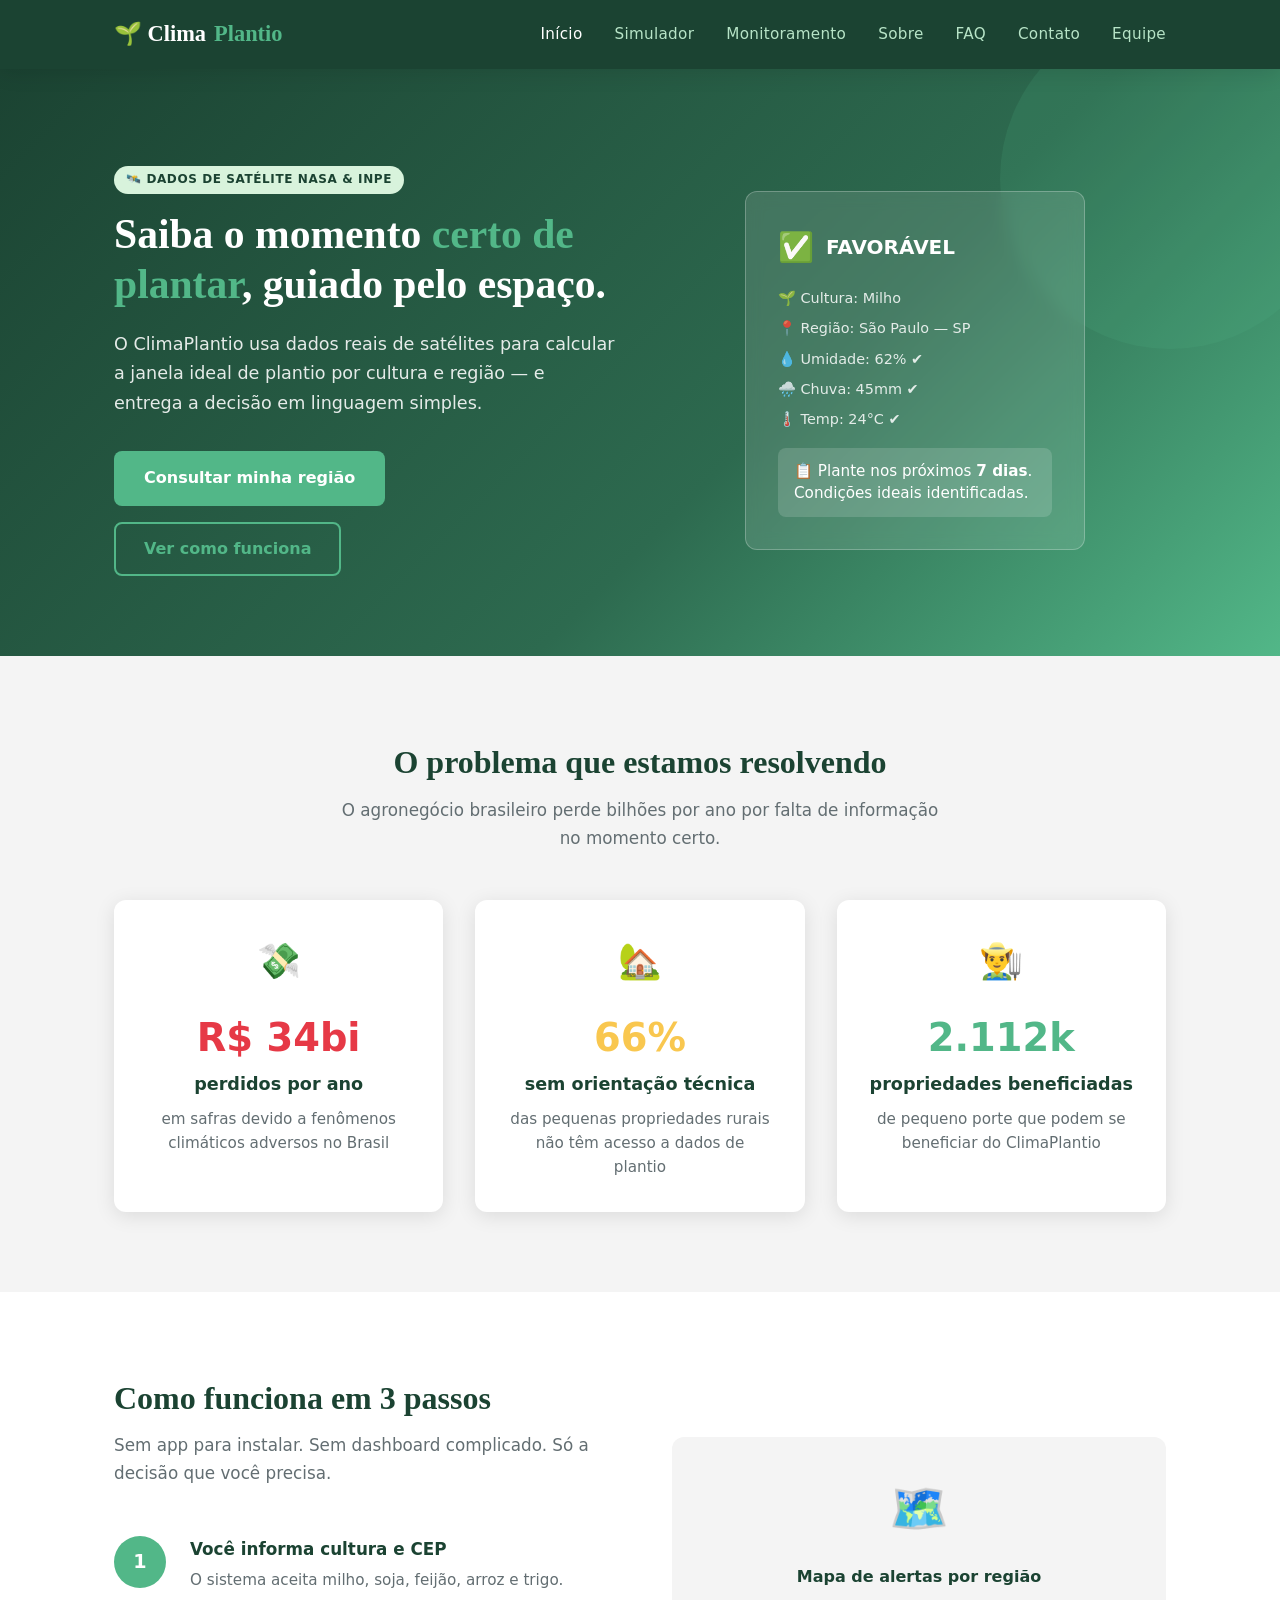
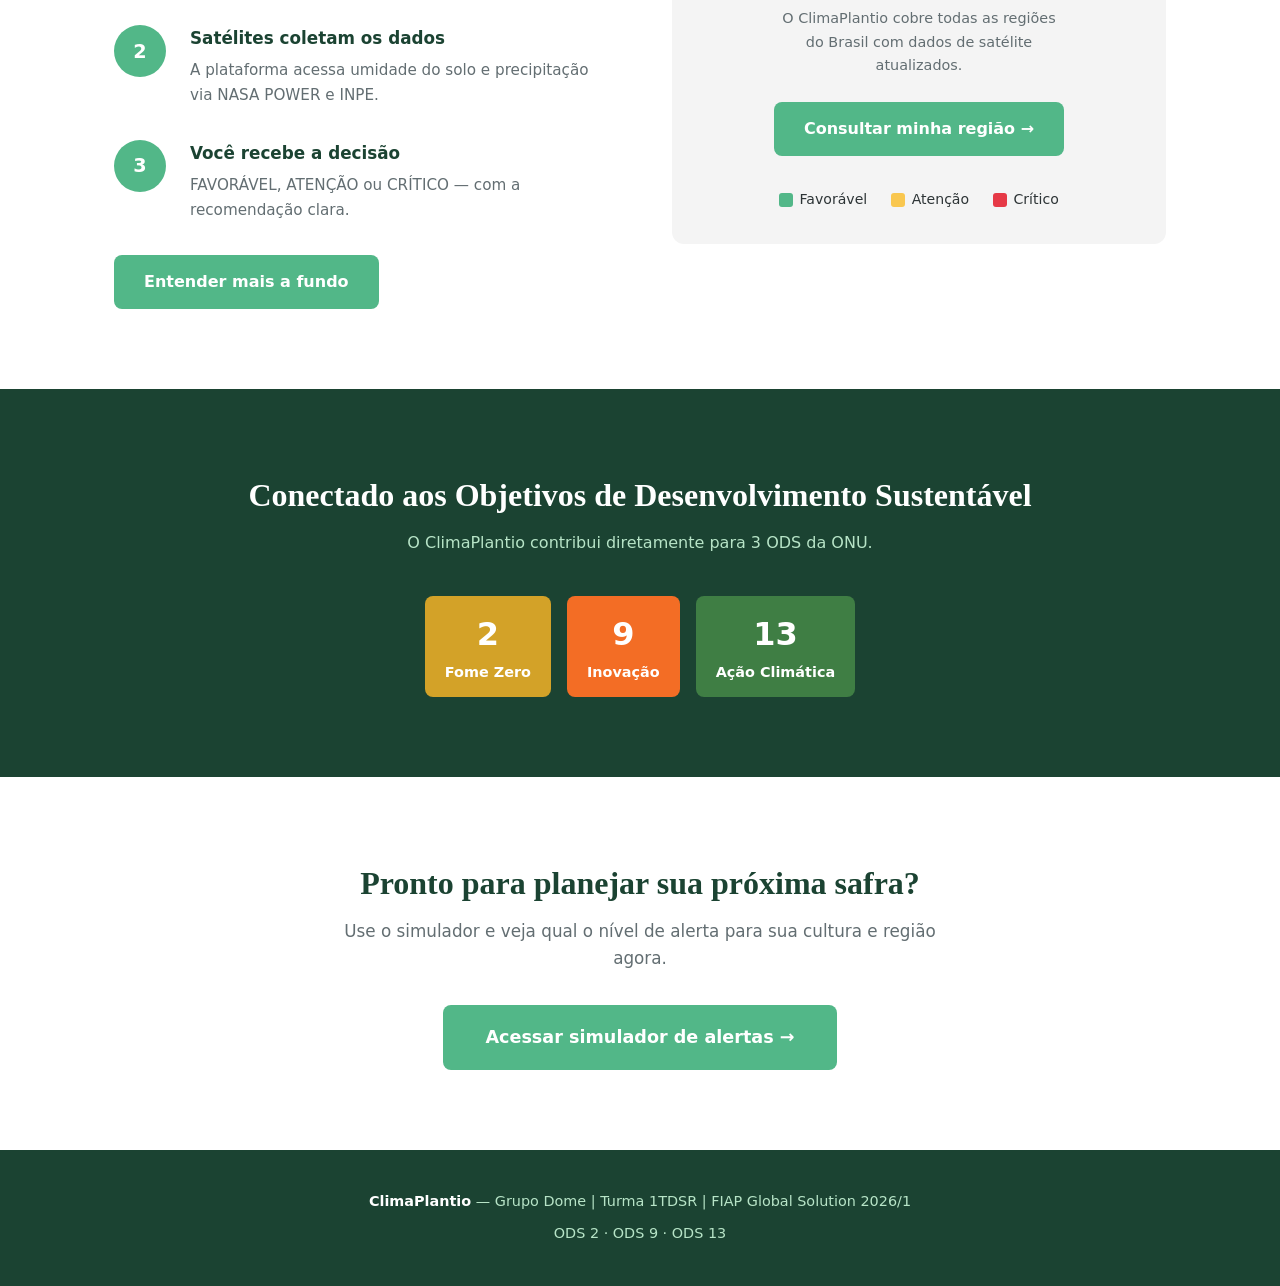
==== commit 0fcb9228: "Site completo em sua versão principal, com todas funcionalidades no ar" ====
--- a/index.html
+++ b/index.html
@@ -14,7 +14,6 @@
       <a href="index.html" class="navbar__logo">🌱 Clima<span>Plantio</span></a>
       <ul class="navbar__links">
         <li><a href="index.html" class="ativo">Início</a></li>
-        <li><a href="solucao.html">Como Funciona</a></li>
         <li><a href="simulador.html">Simulador</a></li>
         <li><a href="monitoramento.html">Monitoramento</a></li>
         <li><a href="sobre.html">Sobre</a></li>
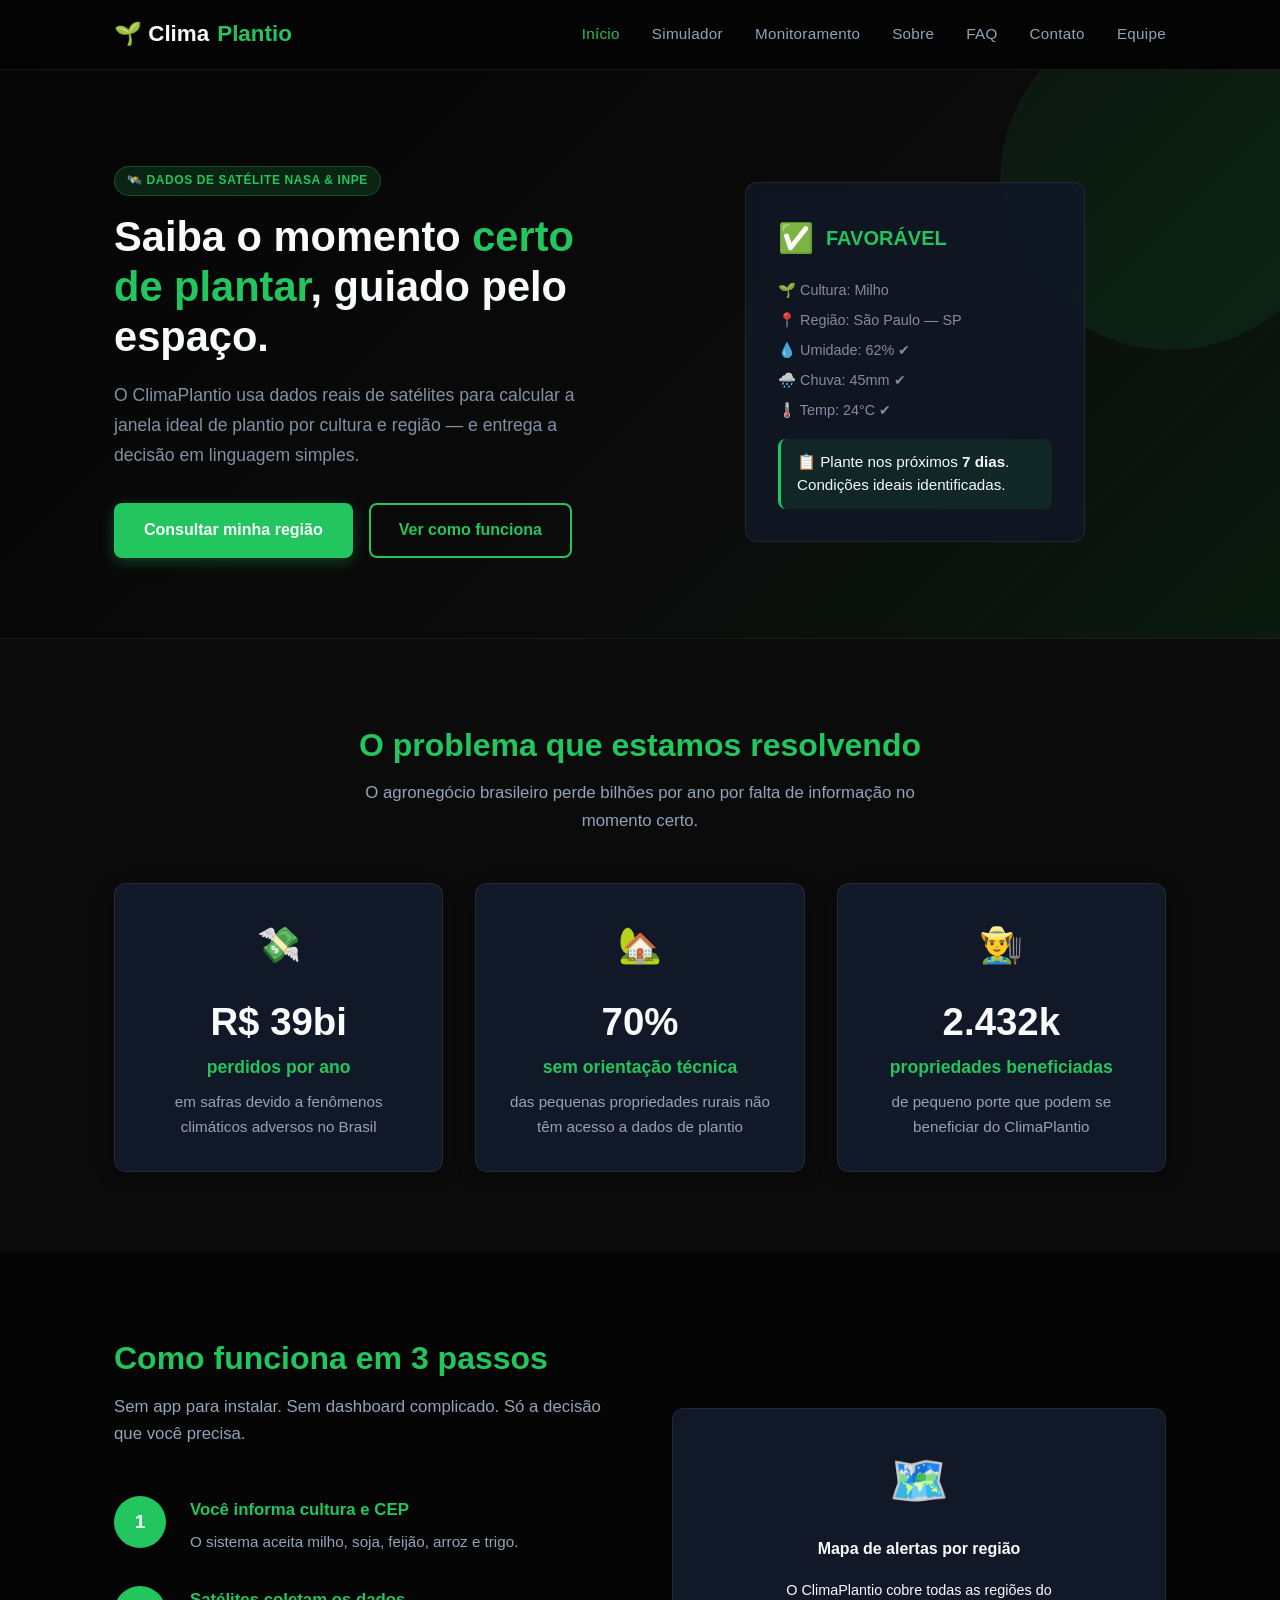
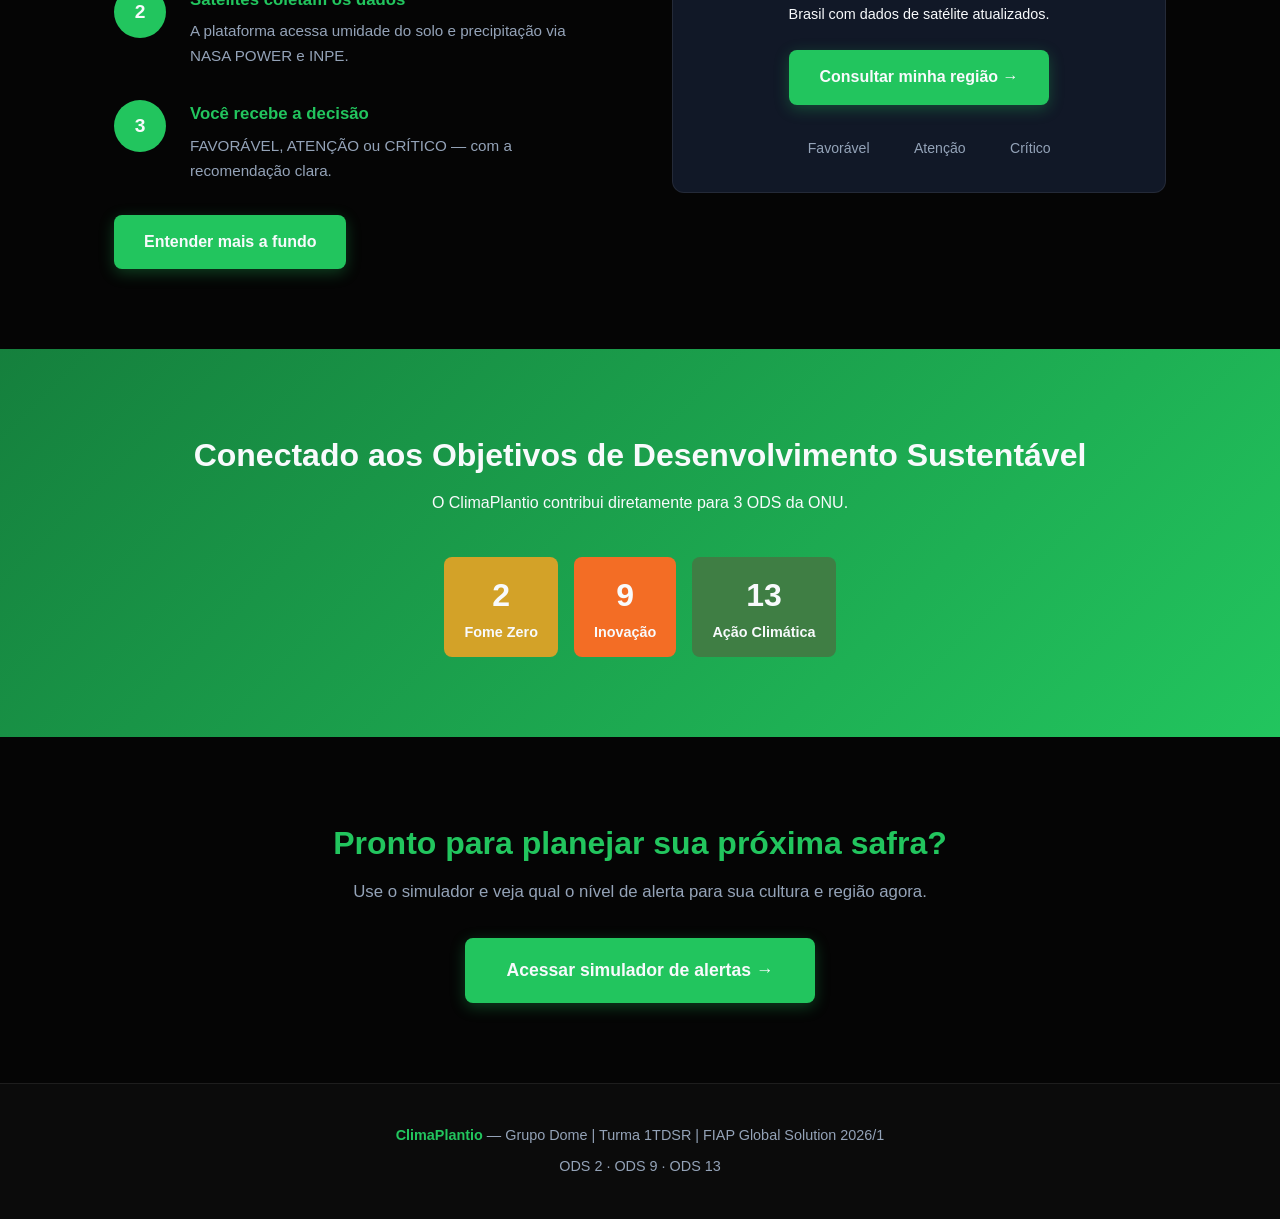
==== commit 707025f3: "Site completo em sua versão melhorada, ajustado cores e função de simulação" ====
--- a/index.html
+++ b/index.html
@@ -52,7 +52,7 @@
         </p>
         <div class="hero__acoes">
           <a href="simulador.html" class="btn btn--primario">Consultar minha região</a>
-          <a href="solucao.html" class="btn btn--outline">Ver como funciona</a>
+          <a href="sobre.html" class="btn btn--outline">Ver como funciona</a>
         </div>
       </div>
       <div class="hero__visual">
@@ -136,7 +136,7 @@
             </div>
           </div>
           <div style="margin-top:2rem;">
-            <a href="solucao.html" class="btn btn--primario">Entender mais a fundo</a>
+            <a href="sobre.html" class="btn btn--primario">Entender mais a fundo</a>
           </div>
         </div>
         <div>
--- a/css/global.css
+++ b/css/global.css
@@ -1,23 +1,24 @@
 :root {
-  --verde-escuro: #1B4332;
-  --verde-medio: #2D6A4F;
-  --verde-claro: #52B788;
-  --verde-suave: #D8F3DC;
-  --verde-mint: #B7E4C7;
-  --amarelo: #F9C74F;
-  --laranja: #F3722C;
-  --vermelho: #E63946;
-  --cinza-escuro: #2D3436;
-  --cinza-medio: #636E72;
-  --cinza-claro: #F4F4F4;
-  --branco: #FFFFFF;
-  --sombra: 0 4px 20px rgba(0,0,0,0.10);
-  --sombra-forte: 0 8px 32px rgba(0,0,0,0.18);
+  --green: #22c55e;
+  --green-dark: #15803d;
+  --green-light: #4ade80;
+  --black: #050505;
+  --dark: #0b0b0b;
+  --card: #111827;
+  --white: #f8fafc;
+  --gray: #94a3b8;
+  --gray-dark: #64748b;
+  --red: #ef4444;
+  --yellow: #facc15;
+  --glass: rgba(255, 255, 255, 0.03);
+  --border: rgba(255, 255, 255, 0.08);
   --radius: 12px;
   --radius-sm: 8px;
   --transicao: 0.3s ease;
-  --fonte-titulo: 'Georgia', serif;
-  --fonte-corpo: 'Segoe UI', system-ui, sans-serif;
+  --fonte-titulo: 'Inter', sans-serif;
+  --fonte-corpo: 'Inter', sans-serif;
+  --sombra: 0 4px 20px rgba(0, 0, 0, 0.3);
+  --sombra-forte: 0 8px 32px rgba(0, 0, 0, 0.4);
 }
 
 * {
@@ -33,8 +34,8 @@
 
 body {
   font-family: var(--fonte-corpo);
-  color: var(--cinza-escuro);
-  background: var(--branco);
+  color: var(--white);
+  background: var(--black);
   line-height: 1.65;
 }
 
@@ -44,13 +45,13 @@
 }
 
 a {
-  color: var(--verde-claro);
+  color: var(--green);
   text-decoration: none;
   transition: color var(--transicao);
 }
 
 a:hover {
-  color: var(--verde-escuro);
+  color: var(--green-light);
 }
 
 ul {
@@ -69,12 +70,12 @@
 }
 
 .section--cinza {
-  background: var(--cinza-claro);
+  background: var(--dark);
 }
 
 .section--verde {
-  background: var(--verde-escuro);
-  color: var(--branco);
+  background: linear-gradient(135deg, var(--green-dark) 0%, var(--green) 100%);
+  color: var(--white);
 }
 
 .tag {
@@ -88,8 +89,9 @@
 }
 
 .tag--verde {
-  background: var(--verde-suave);
-  color: var(--verde-escuro);
+  background: rgba(34, 197, 94, 0.15);
+  color: var(--green);
+  border: 1px solid rgba(34, 197, 94, 0.3);
 }
 
 /* Botões */
@@ -105,42 +107,44 @@
 }
 
 .btn--primario {
-  background: var(--verde-claro);
-  color: var(--branco);
+  background: var(--green);
+  color: var(--white);
+  box-shadow: 0 4px 15px rgba(34, 197, 94, 0.3);
 }
 
 .btn--primario:hover {
-  background: var(--verde-medio);
-  color: var(--branco);
+  background: var(--green-dark);
+  color: var(--white);
   transform: translateY(-2px);
-  box-shadow: var(--sombra);
+  box-shadow: 0 6px 20px rgba(34, 197, 94, 0.4);
 }
 
 .btn--outline {
   background: transparent;
-  border-color: var(--verde-claro);
-  color: var(--verde-claro);
+  border-color: var(--green);
+  color: var(--green);
 }
 
 .btn--outline:hover {
-  background: var(--verde-claro);
-  color: var(--branco);
+  background: var(--green);
+  color: var(--white);
+  transform: translateY(-2px);
 }
 
 /* Títulos */
 .titulo-secao {
   font-family: var(--fonte-titulo);
   font-size: 2rem;
-  color: var(--verde-escuro);
+  color: var(--green);
   margin-bottom: .5rem;
 }
 
 .titulo-secao--branco {
-  color: var(--branco);
+  color: var(--white);
 }
 
 .subtitulo-secao {
-  color: var(--cinza-medio);
+  color: var(--gray);
   font-size: 1.05rem;
   margin-bottom: 3rem;
   max-width: 600px;
@@ -167,16 +171,18 @@
 
 /* Cards */
 .card {
-  background: var(--branco);
+  background: var(--card);
   border-radius: var(--radius);
   box-shadow: var(--sombra);
   padding: 2rem;
   transition: transform var(--transicao), box-shadow var(--transicao);
+  border: 1px solid var(--border);
 }
 
 .card:hover {
   transform: translateY(-4px);
   box-shadow: var(--sombra-forte);
+  border-color: var(--green);
 }
 
 .card__icone {
@@ -188,11 +194,11 @@
   font-weight: 700;
   font-size: 1.1rem;
   margin-bottom: .5rem;
-  color: var(--verde-escuro);
+  color: var(--green);
 }
 
 .card__texto {
-  color: var(--cinza-medio);
+  color: var(--gray);
   font-size: .95rem;
   line-height: 1.6;
 }
@@ -202,8 +208,9 @@
   position: sticky;
   top: 0;
   z-index: 999;
-  background: var(--verde-escuro);
-  box-shadow: var(--sombra);
+  background: rgba(5, 5, 5, 0.95);
+  backdrop-filter: blur(12px);
+  border-bottom: 1px solid var(--border);
   padding: 1rem 0;
 }
 
@@ -216,15 +223,15 @@
 .navbar__logo {
   font-family: var(--fonte-titulo);
   font-size: 1.4rem;
-  color: var(--branco);
-  font-weight: 700;
+  color: var(--white);
+  font-weight: 800;
   display: flex;
   align-items: center;
   gap: .5rem;
 }
 
 .navbar__logo span {
-  color: var(--verde-claro);
+  color: var(--green);
 }
 
 .navbar__links {
@@ -234,7 +241,7 @@
 }
 
 .navbar__links a {
-  color: var(--verde-mint);
+  color: var(--gray);
   font-size: .95rem;
   font-weight: 500;
   letter-spacing: .02em;
@@ -242,7 +249,7 @@
 
 .navbar__links a:hover,
 .navbar__links a.ativo {
-  color: var(--branco);
+  color: var(--green);
 }
 
 .navbar__hamburguer {
@@ -259,7 +266,7 @@
   display: block;
   width: 26px;
   height: 2px;
-  background: var(--branco);
+  background: var(--white);
   border-radius: 2px;
   transition: all var(--transicao);
 }
@@ -281,8 +288,8 @@
   flex-direction: column;
   gap: 1rem;
   padding: 1rem 1.5rem 1.5rem;
-  background: var(--verde-escuro);
-  border-top: 1px solid var(--verde-medio);
+  background: var(--dark);
+  border-top: 1px solid var(--border);
 }
 
 .navbar__mobile.aberto {
@@ -290,23 +297,28 @@
 }
 
 .navbar__mobile a {
-  color: var(--verde-mint);
+  color: var(--gray);
   font-size: 1rem;
   padding: .5rem 0;
-  border-bottom: 1px solid var(--verde-medio);
+  border-bottom: 1px solid var(--border);
+}
+
+.navbar__mobile a:hover {
+  color: var(--green);
 }
 
 /* Footer */
 .footer {
-  background: var(--verde-escuro);
-  color: var(--verde-mint);
+  background: var(--dark);
+  color: var(--gray);
   padding: 2.5rem 0;
   text-align: center;
   font-size: .9rem;
+  border-top: 1px solid var(--border);
 }
 
 .footer strong {
-  color: var(--branco);
+  color: var(--green);
 }
 
 /* Responsividade */
--- a/css/index.css
+++ b/css/index.css
@@ -1,9 +1,10 @@
 .hero {
-  background: linear-gradient(135deg, var(--verde-escuro) 0%, var(--verde-medio) 60%, var(--verde-claro) 100%);
-  color: var(--branco);
+  background: linear-gradient(135deg, var(--black) 0%, var(--dark) 60%, #0a1a0f 100%);
+  color: var(--white);
   padding: 6rem 0 5rem;
   position: relative;
   overflow: hidden;
+  border-bottom: 1px solid var(--border);
 }
 
 .hero::before {
@@ -14,7 +15,7 @@
   width: 340px;
   height: 340px;
   border-radius: 50%;
-  background: rgba(82, 183, 136, .15);
+  background: rgba(34, 197, 94, 0.08);
 }
 
 .hero__inner {
@@ -33,10 +34,11 @@
   font-size: 2.6rem;
   line-height: 1.2;
   margin-bottom: 1.25rem;
+  font-weight: 800;
 }
 
 .hero__titulo em {
-  color: var(--verde-claro);
+  color: var(--green);
   font-style: normal;
 }
 
@@ -45,6 +47,7 @@
   opacity: .88;
   margin-bottom: 2rem;
   line-height: 1.7;
+  color: var(--gray);
 }
 
 .hero__acoes {
@@ -60,9 +63,9 @@
 }
 
 .hero__card-alerta {
-  background: rgba(255, 255, 255, .12);
+  background: rgba(17, 24, 39, 0.8);
   backdrop-filter: blur(8px);
-  border: 1px solid rgba(255, 255, 255, .25);
+  border: 1px solid var(--border);
   border-radius: var(--radius);
   padding: 2rem;
   width: 100%;
@@ -89,6 +92,7 @@
   font-size: 1.25rem;
   font-weight: 700;
   margin-bottom: 1rem;
+  color: var(--green);
 }
 
 .hero__card-nivel .icone {
@@ -99,15 +103,17 @@
   font-size: .9rem;
   opacity: .85;
   margin-bottom: .4rem;
+  color: var(--gray);
 }
 
 .hero__card-msg {
   margin-top: 1rem;
   padding: .75rem 1rem;
-  background: rgba(255, 255, 255, .15);
+  background: rgba(34, 197, 94, 0.1);
   border-radius: var(--radius-sm);
   font-size: .95rem;
   line-height: 1.5;
+  border-left: 3px solid var(--green);
 }
 
 .passos {
@@ -125,8 +131,8 @@
 .passo__num {
   min-width: 52px;
   height: 52px;
-  background: var(--verde-claro);
-  color: var(--branco);
+  background: var(--green);
+  color: var(--white);
   border-radius: 50%;
   display: flex;
   align-items: center;
@@ -140,16 +146,16 @@
   font-weight: 700;
   font-size: 1.05rem;
   margin-bottom: .3rem;
-  color: var(--verde-escuro);
+  color: var(--green);
 }
 
 .passo__texto {
-  color: var(--cinza-medio);
+  color: var(--gray);
   font-size: .95rem;
 }
 
 .mapa-container {
-  background: var(--cinza-claro);
+  background: var(--card);
   border-radius: var(--radius);
   padding: 2rem;
   text-align: center;
@@ -159,6 +165,7 @@
   align-items: center;
   justify-content: center;
   gap: 1rem;
+  border: 1px solid var(--border);
 }
 
 .mapa-legenda {
@@ -174,6 +181,7 @@
   align-items: center;
   gap: .4rem;
   font-size: .88rem;
+  color: var(--gray);
 }
 
 .mapa-legenda__cor {
@@ -195,7 +203,7 @@
   text-align: center;
   font-weight: 700;
   font-size: .9rem;
-  color: var(--branco);
+  color: var(--white);
 }
 
 .ods-badge--2 {
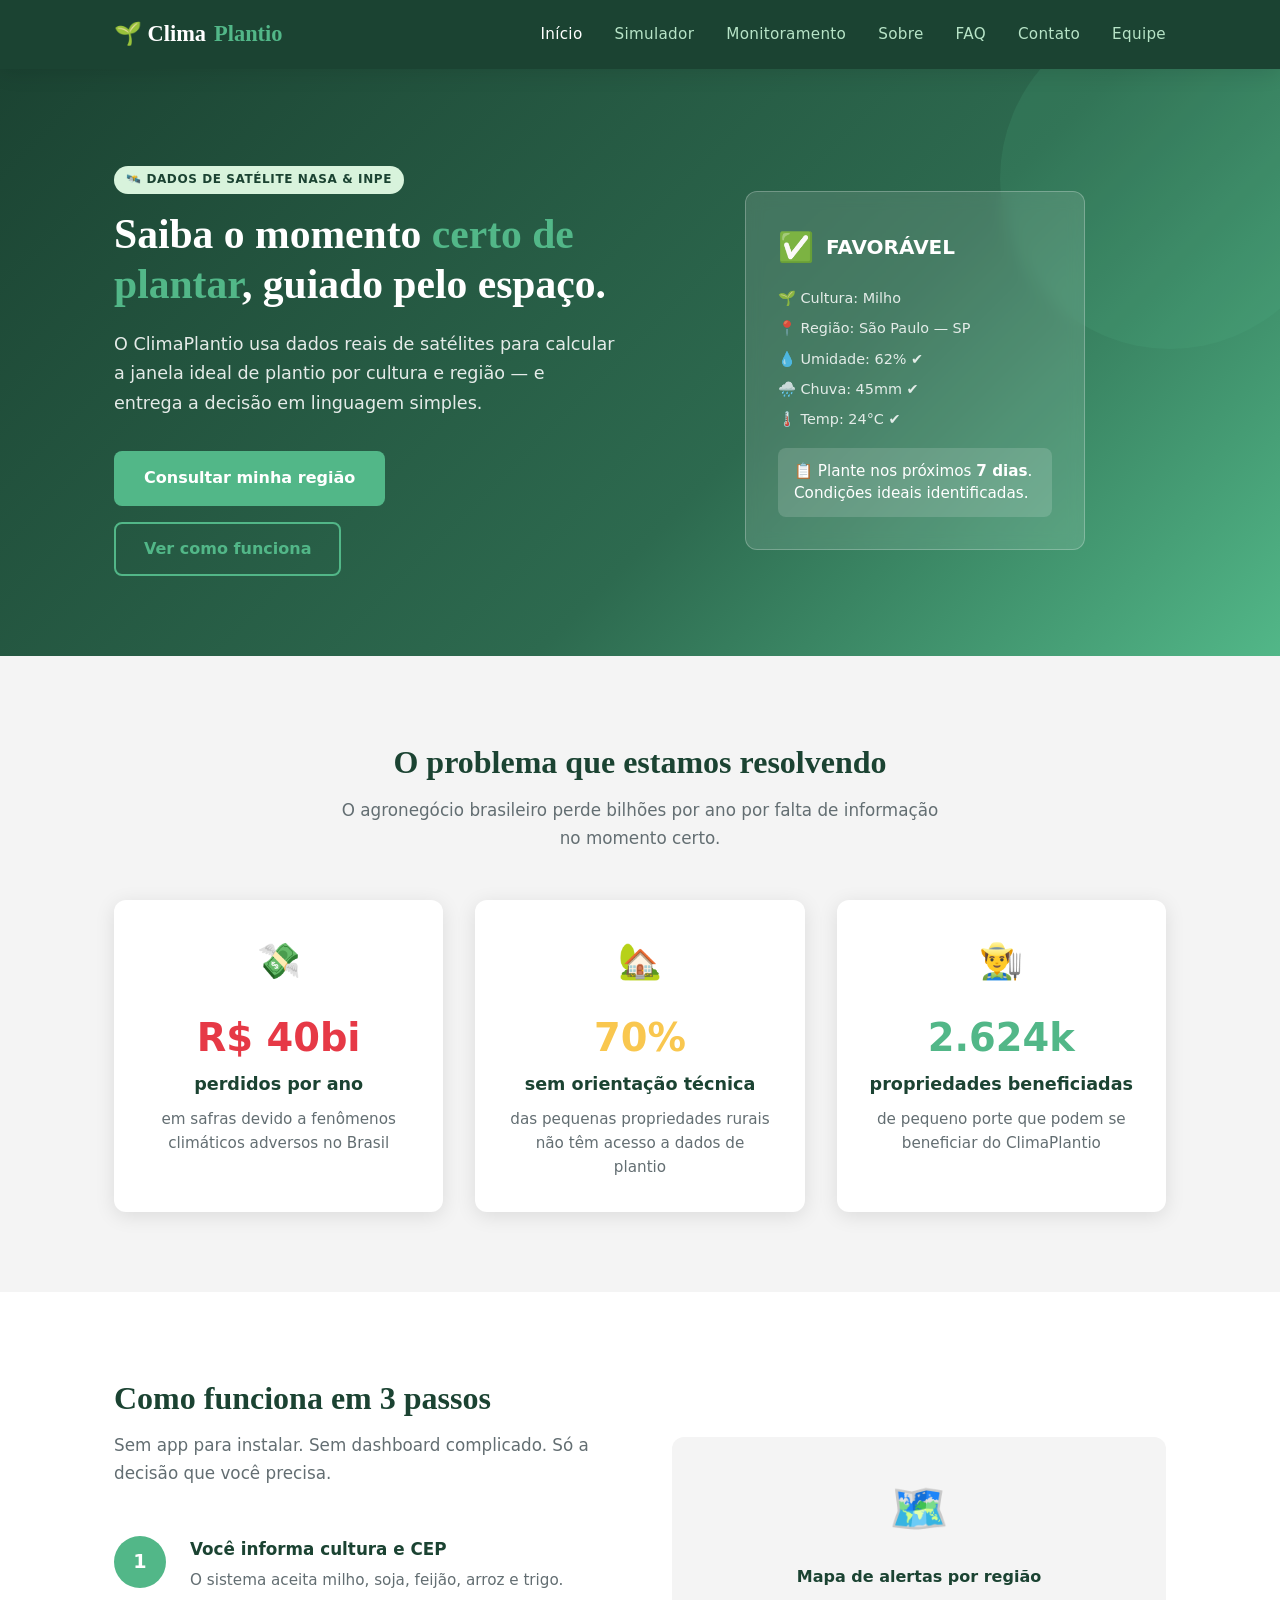
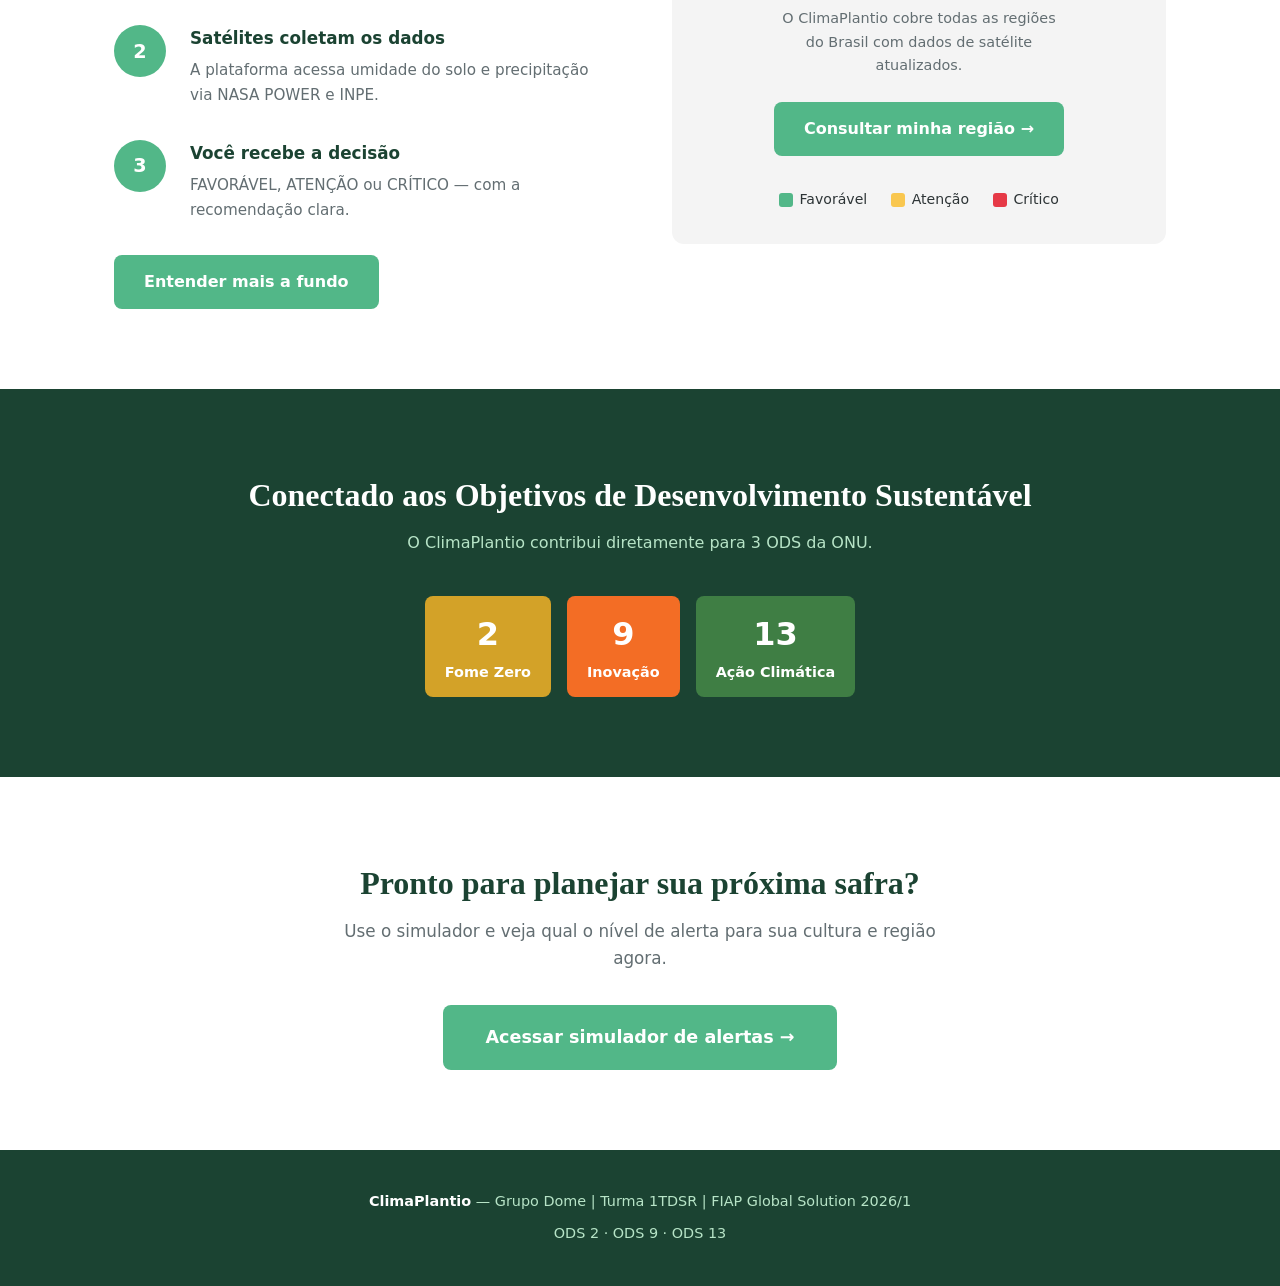
==== commit 3df584ea: "Merge 0fcb922882692f230260cd45f4aaf307d4d81429 into 315e77a4b5efb09101970681072cc5cbc281cd31" ====
--- a/index.html
+++ b/index.html
@@ -52,7 +52,7 @@
         </p>
         <div class="hero__acoes">
           <a href="simulador.html" class="btn btn--primario">Consultar minha região</a>
-          <a href="sobre.html" class="btn btn--outline">Ver como funciona</a>
+          <a href="solucao.html" class="btn btn--outline">Ver como funciona</a>
         </div>
       </div>
       <div class="hero__visual">
@@ -136,7 +136,7 @@
             </div>
           </div>
           <div style="margin-top:2rem;">
-            <a href="sobre.html" class="btn btn--primario">Entender mais a fundo</a>
+            <a href="solucao.html" class="btn btn--primario">Entender mais a fundo</a>
           </div>
         </div>
         <div>
--- a/css/global.css
+++ b/css/global.css
@@ -1,24 +1,23 @@
 :root {
-  --green: #22c55e;
-  --green-dark: #15803d;
-  --green-light: #4ade80;
-  --black: #050505;
-  --dark: #0b0b0b;
-  --card: #111827;
-  --white: #f8fafc;
-  --gray: #94a3b8;
-  --gray-dark: #64748b;
-  --red: #ef4444;
-  --yellow: #facc15;
-  --glass: rgba(255, 255, 255, 0.03);
-  --border: rgba(255, 255, 255, 0.08);
+  --verde-escuro: #1B4332;
+  --verde-medio: #2D6A4F;
+  --verde-claro: #52B788;
+  --verde-suave: #D8F3DC;
+  --verde-mint: #B7E4C7;
+  --amarelo: #F9C74F;
+  --laranja: #F3722C;
+  --vermelho: #E63946;
+  --cinza-escuro: #2D3436;
+  --cinza-medio: #636E72;
+  --cinza-claro: #F4F4F4;
+  --branco: #FFFFFF;
+  --sombra: 0 4px 20px rgba(0,0,0,0.10);
+  --sombra-forte: 0 8px 32px rgba(0,0,0,0.18);
   --radius: 12px;
   --radius-sm: 8px;
   --transicao: 0.3s ease;
-  --fonte-titulo: 'Inter', sans-serif;
-  --fonte-corpo: 'Inter', sans-serif;
-  --sombra: 0 4px 20px rgba(0, 0, 0, 0.3);
-  --sombra-forte: 0 8px 32px rgba(0, 0, 0, 0.4);
+  --fonte-titulo: 'Georgia', serif;
+  --fonte-corpo: 'Segoe UI', system-ui, sans-serif;
 }
 
 * {
@@ -34,8 +33,8 @@
 
 body {
   font-family: var(--fonte-corpo);
-  color: var(--white);
-  background: var(--black);
+  color: var(--cinza-escuro);
+  background: var(--branco);
   line-height: 1.65;
 }
 
@@ -45,13 +44,13 @@
 }
 
 a {
-  color: var(--green);
+  color: var(--verde-claro);
   text-decoration: none;
   transition: color var(--transicao);
 }
 
 a:hover {
-  color: var(--green-light);
+  color: var(--verde-escuro);
 }
 
 ul {
@@ -70,12 +69,12 @@
 }
 
 .section--cinza {
-  background: var(--dark);
+  background: var(--cinza-claro);
 }
 
 .section--verde {
-  background: linear-gradient(135deg, var(--green-dark) 0%, var(--green) 100%);
-  color: var(--white);
+  background: var(--verde-escuro);
+  color: var(--branco);
 }
 
 .tag {
@@ -89,9 +88,8 @@
 }
 
 .tag--verde {
-  background: rgba(34, 197, 94, 0.15);
-  color: var(--green);
-  border: 1px solid rgba(34, 197, 94, 0.3);
+  background: var(--verde-suave);
+  color: var(--verde-escuro);
 }
 
 /* Botões */
@@ -107,44 +105,42 @@
 }
 
 .btn--primario {
-  background: var(--green);
-  color: var(--white);
-  box-shadow: 0 4px 15px rgba(34, 197, 94, 0.3);
+  background: var(--verde-claro);
+  color: var(--branco);
 }
 
 .btn--primario:hover {
-  background: var(--green-dark);
-  color: var(--white);
+  background: var(--verde-medio);
+  color: var(--branco);
   transform: translateY(-2px);
-  box-shadow: 0 6px 20px rgba(34, 197, 94, 0.4);
+  box-shadow: var(--sombra);
 }
 
 .btn--outline {
   background: transparent;
-  border-color: var(--green);
-  color: var(--green);
+  border-color: var(--verde-claro);
+  color: var(--verde-claro);
 }
 
 .btn--outline:hover {
-  background: var(--green);
-  color: var(--white);
-  transform: translateY(-2px);
+  background: var(--verde-claro);
+  color: var(--branco);
 }
 
 /* Títulos */
 .titulo-secao {
   font-family: var(--fonte-titulo);
   font-size: 2rem;
-  color: var(--green);
+  color: var(--verde-escuro);
   margin-bottom: .5rem;
 }
 
 .titulo-secao--branco {
-  color: var(--white);
+  color: var(--branco);
 }
 
 .subtitulo-secao {
-  color: var(--gray);
+  color: var(--cinza-medio);
   font-size: 1.05rem;
   margin-bottom: 3rem;
   max-width: 600px;
@@ -171,18 +167,16 @@
 
 /* Cards */
 .card {
-  background: var(--card);
+  background: var(--branco);
   border-radius: var(--radius);
   box-shadow: var(--sombra);
   padding: 2rem;
   transition: transform var(--transicao), box-shadow var(--transicao);
-  border: 1px solid var(--border);
 }
 
 .card:hover {
   transform: translateY(-4px);
   box-shadow: var(--sombra-forte);
-  border-color: var(--green);
 }
 
 .card__icone {
@@ -194,11 +188,11 @@
   font-weight: 700;
   font-size: 1.1rem;
   margin-bottom: .5rem;
-  color: var(--green);
+  color: var(--verde-escuro);
 }
 
 .card__texto {
-  color: var(--gray);
+  color: var(--cinza-medio);
   font-size: .95rem;
   line-height: 1.6;
 }
@@ -208,9 +202,8 @@
   position: sticky;
   top: 0;
   z-index: 999;
-  background: rgba(5, 5, 5, 0.95);
-  backdrop-filter: blur(12px);
-  border-bottom: 1px solid var(--border);
+  background: var(--verde-escuro);
+  box-shadow: var(--sombra);
   padding: 1rem 0;
 }
 
@@ -223,15 +216,15 @@
 .navbar__logo {
   font-family: var(--fonte-titulo);
   font-size: 1.4rem;
-  color: var(--white);
-  font-weight: 800;
+  color: var(--branco);
+  font-weight: 700;
   display: flex;
   align-items: center;
   gap: .5rem;
 }
 
 .navbar__logo span {
-  color: var(--green);
+  color: var(--verde-claro);
 }
 
 .navbar__links {
@@ -241,7 +234,7 @@
 }
 
 .navbar__links a {
-  color: var(--gray);
+  color: var(--verde-mint);
   font-size: .95rem;
   font-weight: 500;
   letter-spacing: .02em;
@@ -249,7 +242,7 @@
 
 .navbar__links a:hover,
 .navbar__links a.ativo {
-  color: var(--green);
+  color: var(--branco);
 }
 
 .navbar__hamburguer {
@@ -266,7 +259,7 @@
   display: block;
   width: 26px;
   height: 2px;
-  background: var(--white);
+  background: var(--branco);
   border-radius: 2px;
   transition: all var(--transicao);
 }
@@ -288,8 +281,8 @@
   flex-direction: column;
   gap: 1rem;
   padding: 1rem 1.5rem 1.5rem;
-  background: var(--dark);
-  border-top: 1px solid var(--border);
+  background: var(--verde-escuro);
+  border-top: 1px solid var(--verde-medio);
 }
 
 .navbar__mobile.aberto {
@@ -297,28 +290,23 @@
 }
 
 .navbar__mobile a {
-  color: var(--gray);
+  color: var(--verde-mint);
   font-size: 1rem;
   padding: .5rem 0;
-  border-bottom: 1px solid var(--border);
-}
-
-.navbar__mobile a:hover {
-  color: var(--green);
+  border-bottom: 1px solid var(--verde-medio);
 }
 
 /* Footer */
 .footer {
-  background: var(--dark);
-  color: var(--gray);
+  background: var(--verde-escuro);
+  color: var(--verde-mint);
   padding: 2.5rem 0;
   text-align: center;
   font-size: .9rem;
-  border-top: 1px solid var(--border);
 }
 
 .footer strong {
-  color: var(--green);
+  color: var(--branco);
 }
 
 /* Responsividade */
--- a/css/index.css
+++ b/css/index.css
@@ -1,10 +1,9 @@
 .hero {
-  background: linear-gradient(135deg, var(--black) 0%, var(--dark) 60%, #0a1a0f 100%);
-  color: var(--white);
+  background: linear-gradient(135deg, var(--verde-escuro) 0%, var(--verde-medio) 60%, var(--verde-claro) 100%);
+  color: var(--branco);
   padding: 6rem 0 5rem;
   position: relative;
   overflow: hidden;
-  border-bottom: 1px solid var(--border);
 }
 
 .hero::before {
@@ -15,7 +14,7 @@
   width: 340px;
   height: 340px;
   border-radius: 50%;
-  background: rgba(34, 197, 94, 0.08);
+  background: rgba(82, 183, 136, .15);
 }
 
 .hero__inner {
@@ -34,11 +33,10 @@
   font-size: 2.6rem;
   line-height: 1.2;
   margin-bottom: 1.25rem;
-  font-weight: 800;
 }
 
 .hero__titulo em {
-  color: var(--green);
+  color: var(--verde-claro);
   font-style: normal;
 }
 
@@ -47,7 +45,6 @@
   opacity: .88;
   margin-bottom: 2rem;
   line-height: 1.7;
-  color: var(--gray);
 }
 
 .hero__acoes {
@@ -63,9 +60,9 @@
 }
 
 .hero__card-alerta {
-  background: rgba(17, 24, 39, 0.8);
+  background: rgba(255, 255, 255, .12);
   backdrop-filter: blur(8px);
-  border: 1px solid var(--border);
+  border: 1px solid rgba(255, 255, 255, .25);
   border-radius: var(--radius);
   padding: 2rem;
   width: 100%;
@@ -92,7 +89,6 @@
   font-size: 1.25rem;
   font-weight: 700;
   margin-bottom: 1rem;
-  color: var(--green);
 }
 
 .hero__card-nivel .icone {
@@ -103,17 +99,15 @@
   font-size: .9rem;
   opacity: .85;
   margin-bottom: .4rem;
-  color: var(--gray);
 }
 
 .hero__card-msg {
   margin-top: 1rem;
   padding: .75rem 1rem;
-  background: rgba(34, 197, 94, 0.1);
+  background: rgba(255, 255, 255, .15);
   border-radius: var(--radius-sm);
   font-size: .95rem;
   line-height: 1.5;
-  border-left: 3px solid var(--green);
 }
 
 .passos {
@@ -131,8 +125,8 @@
 .passo__num {
   min-width: 52px;
   height: 52px;
-  background: var(--green);
-  color: var(--white);
+  background: var(--verde-claro);
+  color: var(--branco);
   border-radius: 50%;
   display: flex;
   align-items: center;
@@ -146,16 +140,16 @@
   font-weight: 700;
   font-size: 1.05rem;
   margin-bottom: .3rem;
-  color: var(--green);
+  color: var(--verde-escuro);
 }
 
 .passo__texto {
-  color: var(--gray);
+  color: var(--cinza-medio);
   font-size: .95rem;
 }
 
 .mapa-container {
-  background: var(--card);
+  background: var(--cinza-claro);
   border-radius: var(--radius);
   padding: 2rem;
   text-align: center;
@@ -165,7 +159,6 @@
   align-items: center;
   justify-content: center;
   gap: 1rem;
-  border: 1px solid var(--border);
 }
 
 .mapa-legenda {
@@ -181,7 +174,6 @@
   align-items: center;
   gap: .4rem;
   font-size: .88rem;
-  color: var(--gray);
 }
 
 .mapa-legenda__cor {
@@ -203,7 +195,7 @@
   text-align: center;
   font-weight: 700;
   font-size: .9rem;
-  color: var(--white);
+  color: var(--branco);
 }
 
 .ods-badge--2 {
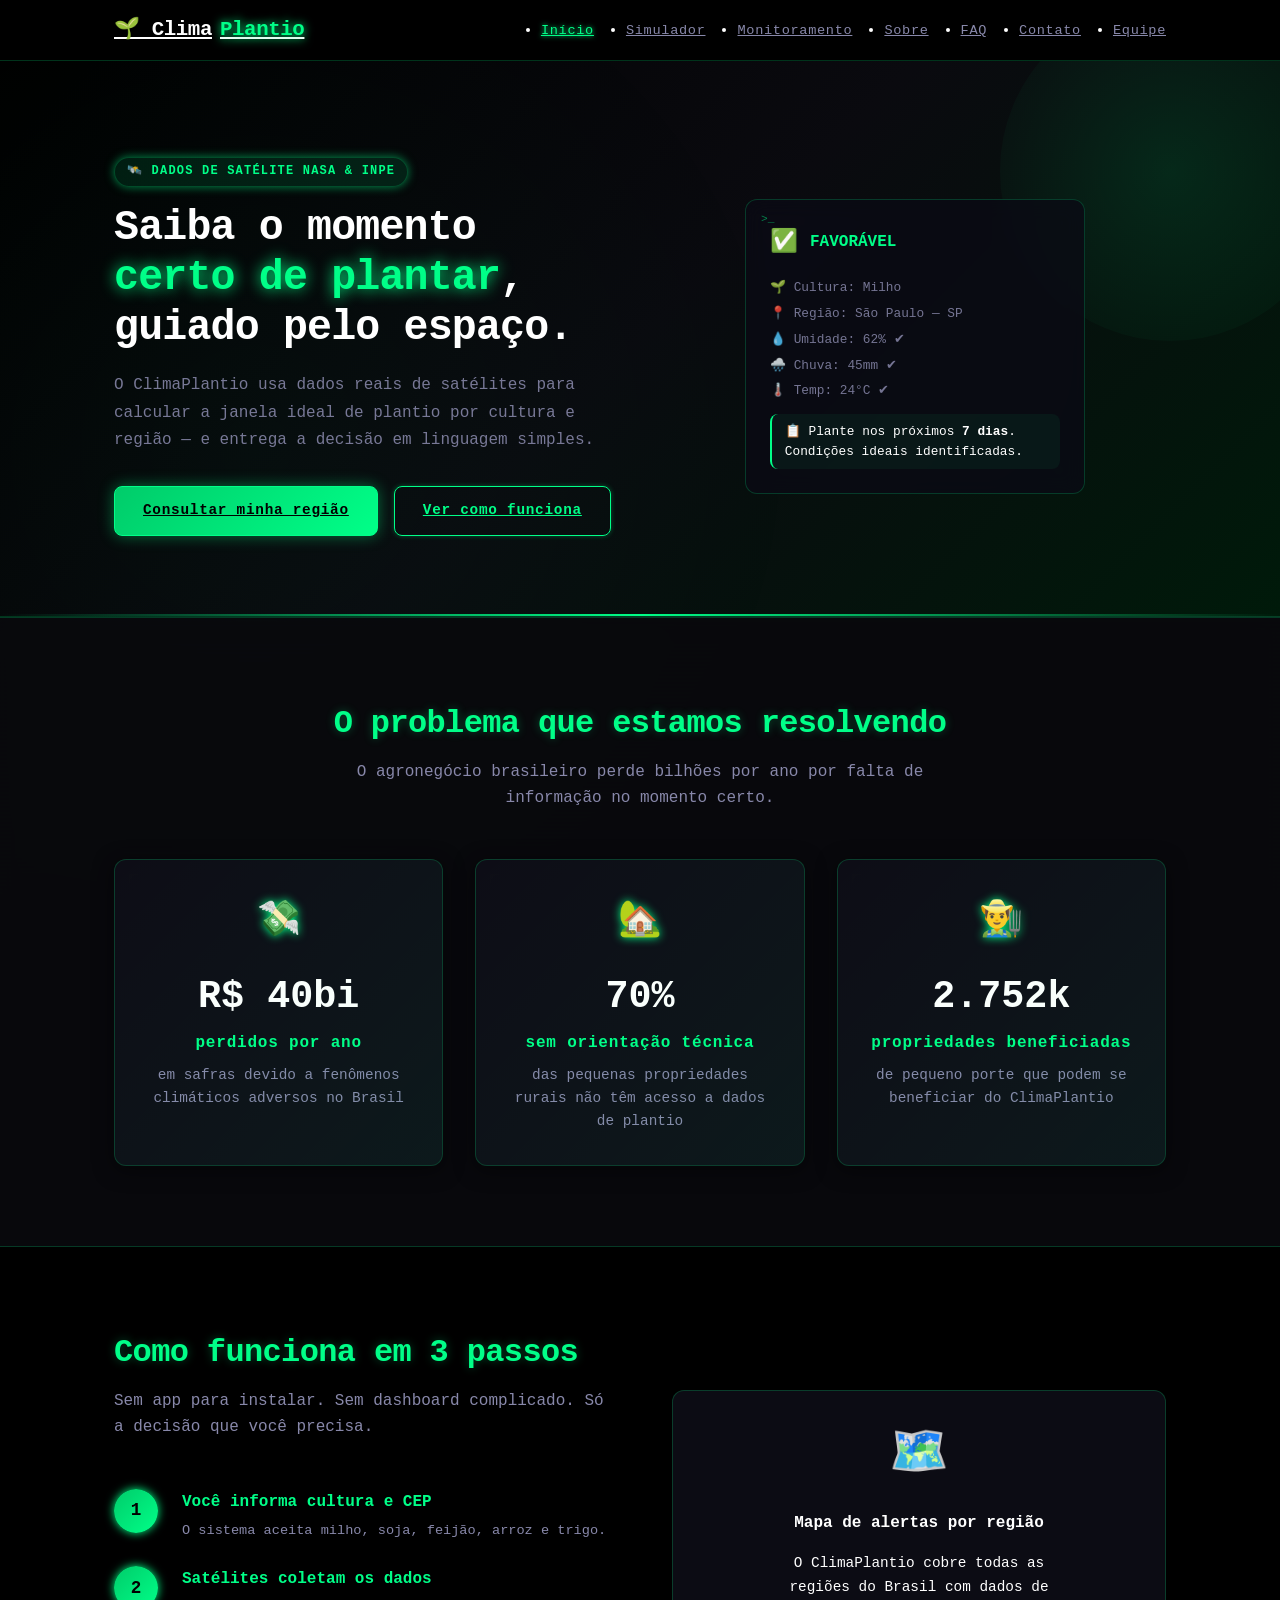
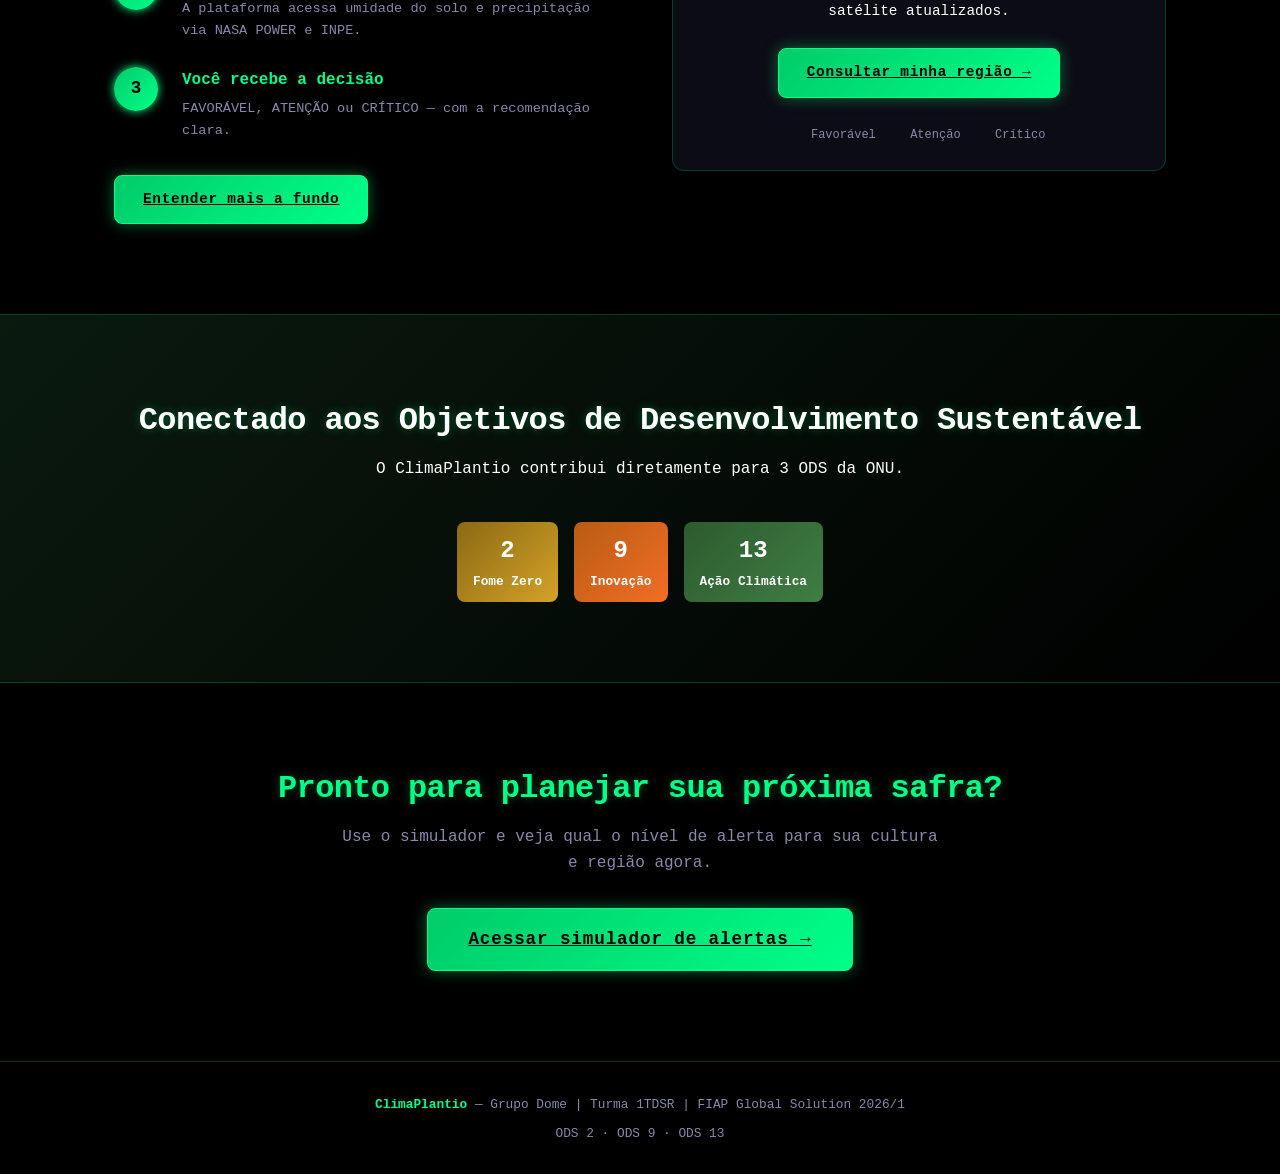
==== commit 4293d2e2: "Site completo em sua versão melhorada, ajustado cores, função de simulação e ajustado rosto do site " ====
--- a/index.html
+++ b/index.html
@@ -1,208 +1,216 @@
 <!DOCTYPE html>
 <html lang="pt-BR">
+
 <head>
-  <meta charset="UTF-8">
-  <meta name="viewport" content="width=device-width, initial-scale=1.0">
-  <title>ClimaPlantio — Alertas de Plantio via Satélite</title>
-  <link rel="stylesheet" href="css/global.css">
-  <link rel="stylesheet" href="css/index.css">
+    <meta charset="UTF-8">
+    <meta name="viewport" content="width=device-width, initial-scale=1.0">
+    <title>ClimaPlantio — Alertas de Plantio via Satélite</title>
+    <link rel="stylesheet" href="css/global.css">
+    <link rel="stylesheet" href="css/index.css">
 </head>
+
 <body>
 
-  <nav class="navbar">
-    <div class="container navbar__inner">
-      <a href="index.html" class="navbar__logo">🌱 Clima<span>Plantio</span></a>
-      <ul class="navbar__links">
-        <li><a href="index.html" class="ativo">Início</a></li>
-        <li><a href="simulador.html">Simulador</a></li>
-        <li><a href="monitoramento.html">Monitoramento</a></li>
-        <li><a href="sobre.html">Sobre</a></li>
-        <li><a href="faq.html">FAQ</a></li>
-        <li><a href="contato.html">Contato</a></li>
-        <li><a href="integrantes.html">Equipe</a></li>
-      </ul>
-      <button class="navbar__hamburguer" aria-label="Abrir menu">
-        <span></span><span></span><span></span>
-      </button>
-    </div>
-    <nav class="navbar__mobile">
-      <a href="index.html">Início</a>
-      <a href="solucao.html">Como Funciona</a>
-      <a href="simulador.html">Simulador</a>
-      <a href="monitoramento.html">Monitoramento</a>
-      <a href="sobre.html">Sobre</a>
-      <a href="faq.html">FAQ</a>
-      <a href="contato.html">Contato</a>
-      <a href="integrantes.html">Equipe</a>
+    <nav class="navbar">
+        <div class="container navbar__inner">
+            <a href="index.html" class="navbar__logo">🌱 Clima<span>Plantio</span></a>
+            <ul class="navbar__links">
+                <li><a href="index.html" class="ativo">Início</a></li>
+                <li><a href="simulador.html">Simulador</a></li>
+                <li><a href="monitoramento.html">Monitoramento</a></li>
+                <li><a href="sobre.html">Sobre</a></li>
+                <li><a href="faq.html">FAQ</a></li>
+                <li><a href="contato.html">Contato</a></li>
+                <li><a href="integrantes.html">Equipe</a></li>
+            </ul>
+            <button class="navbar__hamburguer" aria-label="Abrir menu">
+                <span></span><span></span><span></span>
+            </button>
+        </div>
+        <nav class="navbar__mobile">
+            <a href="index.html">Início</a>
+            <a href="simulador.html">Simulador</a>
+            <a href="monitoramento.html">Monitoramento</a>
+            <a href="sobre.html">Sobre</a>
+            <a href="faq.html">FAQ</a>
+            <a href="contato.html">Contato</a>
+            <a href="integrantes.html">Equipe</a>
+        </nav>
     </nav>
-  </nav>
-
-  <section class="hero">
-    <div class="container hero__inner">
-      <div>
-        <div class="hero__tag">
-          <span class="tag tag--verde">🛰️ Dados de Satélite NASA &amp; INPE</span>
-        </div>
-        <h1 class="hero__titulo">
-          Saiba o momento <em>certo de plantar</em>, guiado pelo espaço.
-        </h1>
-        <p class="hero__desc">
-          O ClimaPlantio usa dados reais de satélites para calcular a janela ideal de plantio
-          por cultura e região — e entrega a decisão em linguagem simples.
-        </p>
-        <div class="hero__acoes">
-          <a href="simulador.html" class="btn btn--primario">Consultar minha região</a>
-          <a href="solucao.html" class="btn btn--outline">Ver como funciona</a>
-        </div>
-      </div>
-      <div class="hero__visual">
-        <div class="hero__card-alerta">
-          <div class="hero__card-nivel">
-            <span class="icone">✅</span> FAVORÁVEL
-          </div>
-          <div class="hero__card-item">🌱 Cultura: Milho</div>
-          <div class="hero__card-item">📍 Região: São Paulo — SP</div>
-          <div class="hero__card-item">💧 Umidade: 62% ✔</div>
-          <div class="hero__card-item">🌧️ Chuva: 45mm ✔</div>
-          <div class="hero__card-item">🌡️ Temp: 24°C ✔</div>
-          <div class="hero__card-msg">
-            📋 Plante nos próximos <strong>7 dias</strong>. Condições ideais identificadas.
-          </div>
-        </div>
-      </div>
-    </div>
-  </section>
-
-  <section class="section section--cinza">
-    <div class="container" style="text-align:center;">
-      <h2 class="titulo-secao">O problema que estamos resolvendo</h2>
-      <p class="subtitulo-secao" style="margin:0 auto 3rem;">O agronegócio brasileiro perde bilhões por ano por falta de informação no momento certo.</p>
-      <div class="grid-3">
-        <div class="card" style="text-align:center;">
-          <div class="card__icone">💸</div>
-          <div style="font-size:2.4rem;font-weight:800;color:var(--vermelho);">
-            R$ <span class="counter" data-target="40">0</span>bi
-          </div>
-          <div class="card__titulo">perdidos por ano</div>
-          <p class="card__texto">em safras devido a fenômenos climáticos adversos no Brasil</p>
-        </div>
-        <div class="card" style="text-align:center;">
-          <div class="card__icone">🏡</div>
-          <div style="font-size:2.4rem;font-weight:800;color:var(--amarelo);">
-            <span class="counter" data-target="70">0</span>%
-          </div>
-          <div class="card__titulo">sem orientação técnica</div>
-          <p class="card__texto">das pequenas propriedades rurais não têm acesso a dados de plantio</p>
-        </div>
-        <div class="card" style="text-align:center;">
-          <div class="card__icone">👨‍🌾</div>
-          <div style="font-size:2.4rem;font-weight:800;color:var(--verde-claro);">
-            <span class="counter" data-target="3800">0</span>k
-          </div>
-          <div class="card__titulo">propriedades beneficiadas</div>
-          <p class="card__texto">de pequeno porte que podem se beneficiar do ClimaPlantio</p>
-        </div>
-      </div>
-    </div>
-  </section>
-
-  <section class="section">
-    <div class="container">
-      <div class="grid-2" style="align-items:center;gap:4rem;">
-        <div>
-          <h2 class="titulo-secao">Como funciona em 3 passos</h2>
-          <p class="subtitulo-secao">Sem app para instalar. Sem dashboard complicado. Só a decisão que você precisa.</p>
-          <div class="passos">
-            <div class="passo">
-              <div class="passo__num">1</div>
-              <div>
-                <div class="passo__titulo">Você informa cultura e CEP</div>
-                <p class="passo__texto">O sistema aceita milho, soja, feijão, arroz e trigo.</p>
-              </div>
-            </div>
-            <div class="passo">
-              <div class="passo__num">2</div>
-              <div>
-                <div class="passo__titulo">Satélites coletam os dados</div>
-                <p class="passo__texto">A plataforma acessa umidade do solo e precipitação via NASA POWER e INPE.</p>
-              </div>
-            </div>
-            <div class="passo">
-              <div class="passo__num">3</div>
-              <div>
-                <div class="passo__titulo">Você recebe a decisão</div>
-                <p class="passo__texto">FAVORÁVEL, ATENÇÃO ou CRÍTICO — com a recomendação clara.</p>
-              </div>
-            </div>
-          </div>
-          <div style="margin-top:2rem;">
-            <a href="solucao.html" class="btn btn--primario">Entender mais a fundo</a>
-          </div>
-        </div>
-        <div>
-          <div class="mapa-container">
-            <div style="font-size:3rem;">🗺️</div>
-            <p style="font-weight:600;color:var(--verde-escuro);">Mapa de alertas por região</p>
-            <p style="font-size:.9rem;color:var(--cinza-medio);max-width:280px;">
-              O ClimaPlantio cobre todas as regiões do Brasil com dados de satélite atualizados.
-            </p>
-            <a href="simulador.html" class="btn btn--primario" style="margin-top:.5rem;">Consultar minha região →</a>
-            <div class="mapa-legenda">
-              <div class="mapa-legenda__item">
-                <div class="mapa-legenda__cor" style="background:var(--verde-claro);"></div> Favorável
-              </div>
-              <div class="mapa-legenda__item">
-                <div class="mapa-legenda__cor" style="background:var(--amarelo);"></div> Atenção
-              </div>
-              <div class="mapa-legenda__item">
-                <div class="mapa-legenda__cor" style="background:var(--vermelho);"></div> Crítico
-              </div>
-            </div>
-          </div>
-        </div>
-      </div>
-    </div>
-  </section>
-
-  <section class="section section--verde">
-    <div class="container" style="text-align:center;">
-      <h2 class="titulo-secao titulo-secao--branco">Conectado aos Objetivos de Desenvolvimento Sustentável</h2>
-      <p style="color:var(--verde-mint);margin-bottom:2.5rem;">O ClimaPlantio contribui diretamente para 3 ODS da ONU.</p>
-      <div class="ods-grid">
-        <div class="ods-badge ods-badge--2">
-          <span class="ods-badge__num">2</span>
-          Fome Zero
-        </div>
-        <div class="ods-badge ods-badge--9">
-          <span class="ods-badge__num">9</span>
-          Inovação
-        </div>
-        <div class="ods-badge ods-badge--13">
-          <span class="ods-badge__num">13</span>
-          Ação Climática
-        </div>
-      </div>
-    </div>
-  </section>
-
-  <section class="section" style="text-align:center;">
-    <div class="container">
-      <h2 class="titulo-secao">Pronto para planejar sua próxima safra?</h2>
-      <p class="subtitulo-secao" style="margin:0 auto 2rem;">Use o simulador e veja qual o nível de alerta para sua cultura e região agora.</p>
-      <a href="simulador.html" class="btn btn--primario" style="font-size:1.1rem;padding:1rem 2.5rem;">
-        Acessar simulador de alertas →
-      </a>
-    </div>
-  </section>
-
-  <footer class="footer">
-    <div class="container">
-      <p><strong>ClimaPlantio</strong> — Grupo Dome | Turma 1TDSR | FIAP Global Solution 2026/1</p>
-      <p style="margin-top:.5rem;">ODS 2 · ODS 9 · ODS 13</p>
-    </div>
-  </footer>
-
-  <script src="js/global.js"></script>
-  <script src="js/index.js"></script>
+
+    <section class="hero">
+        <div class="container hero__inner">
+            <div>
+                <div class="hero__tag">
+                    <span class="tag tag--verde">🛰️ Dados de Satélite NASA &amp; INPE</span>
+                </div>
+                <h1 class="hero__titulo">
+                    Saiba o momento <em>certo de plantar</em>, guiado pelo espaço.
+                </h1>
+                <p class="hero__desc">
+                    O ClimaPlantio usa dados reais de satélites para calcular a janela ideal de plantio
+                    por cultura e região — e entrega a decisão em linguagem simples.
+                </p>
+                <div class="hero__acoes">
+                    <a href="simulador.html" class="btn btn--primario">Consultar minha região</a>
+                    <a href="sobre.html" class="btn btn--outline">Ver como funciona</a>
+                </div>
+            </div>
+            <div class="hero__visual">
+                <div class="hero__card-alerta">
+                    <div class="hero__card-nivel">
+                        <span class="icone">✅</span> FAVORÁVEL
+                    </div>
+                    <div class="hero__card-item">🌱 Cultura: Milho</div>
+                    <div class="hero__card-item">📍 Região: São Paulo — SP</div>
+                    <div class="hero__card-item">💧 Umidade: 62% ✔</div>
+                    <div class="hero__card-item">🌧️ Chuva: 45mm ✔</div>
+                    <div class="hero__card-item">🌡️ Temp: 24°C ✔</div>
+                    <div class="hero__card-msg">
+                        📋 Plante nos próximos <strong>7 dias</strong>. Condições ideais identificadas.
+                    </div>
+                </div>
+            </div>
+        </div>
+    </section>
+
+    <section class="section section--cinza">
+        <div class="container" style="text-align:center;">
+            <h2 class="titulo-secao">O problema que estamos resolvendo</h2>
+            <p class="subtitulo-secao" style="margin:0 auto 3rem;">O agronegócio brasileiro perde bilhões por ano por
+                falta de informação no momento certo.</p>
+            <div class="grid-3">
+                <div class="card" style="text-align:center;">
+                    <div class="card__icone">💸</div>
+                    <div style="font-size:2.4rem;font-weight:800;color:var(--vermelho);">
+                        R$ <span class="counter" data-target="40">0</span>bi
+                    </div>
+                    <div class="card__titulo">perdidos por ano</div>
+                    <p class="card__texto">em safras devido a fenômenos climáticos adversos no Brasil</p>
+                </div>
+                <div class="card" style="text-align:center;">
+                    <div class="card__icone">🏡</div>
+                    <div style="font-size:2.4rem;font-weight:800;color:var(--amarelo);">
+                        <span class="counter" data-target="70">0</span>%
+                    </div>
+                    <div class="card__titulo">sem orientação técnica</div>
+                    <p class="card__texto">das pequenas propriedades rurais não têm acesso a dados de plantio</p>
+                </div>
+                <div class="card" style="text-align:center;">
+                    <div class="card__icone">👨‍🌾</div>
+                    <div style="font-size:2.4rem;font-weight:800;color:var(--verde-claro);">
+                        <span class="counter" data-target="3800">0</span>k
+                    </div>
+                    <div class="card__titulo">propriedades beneficiadas</div>
+                    <p class="card__texto">de pequeno porte que podem se beneficiar do ClimaPlantio</p>
+                </div>
+            </div>
+        </div>
+    </section>
+
+    <section class="section">
+        <div class="container">
+            <div class="grid-2" style="align-items:center;gap:4rem;">
+                <div>
+                    <h2 class="titulo-secao">Como funciona em 3 passos</h2>
+                    <p class="subtitulo-secao">Sem app para instalar. Sem dashboard complicado. Só a decisão que você
+                        precisa.</p>
+                    <div class="passos">
+                        <div class="passo">
+                            <div class="passo__num">1</div>
+                            <div>
+                                <div class="passo__titulo">Você informa cultura e CEP</div>
+                                <p class="passo__texto">O sistema aceita milho, soja, feijão, arroz e trigo.</p>
+                            </div>
+                        </div>
+                        <div class="passo">
+                            <div class="passo__num">2</div>
+                            <div>
+                                <div class="passo__titulo">Satélites coletam os dados</div>
+                                <p class="passo__texto">A plataforma acessa umidade do solo e precipitação via NASA
+                                    POWER e INPE.</p>
+                            </div>
+                        </div>
+                        <div class="passo">
+                            <div class="passo__num">3</div>
+                            <div>
+                                <div class="passo__titulo">Você recebe a decisão</div>
+                                <p class="passo__texto">FAVORÁVEL, ATENÇÃO ou CRÍTICO — com a recomendação clara.</p>
+                            </div>
+                        </div>
+                    </div>
+                    <div style="margin-top:2rem;">
+                        <a href="sobre.html" class="btn btn--primario">Entender mais a fundo</a>
+                    </div>
+                </div>
+                <div>
+                    <div class="mapa-container">
+                        <div style="font-size:3rem;">🗺️</div>
+                        <p style="font-weight:600;color:var(--verde-escuro);">Mapa de alertas por região</p>
+                        <p style="font-size:.9rem;color:var(--cinza-medio);max-width:280px;">
+                            O ClimaPlantio cobre todas as regiões do Brasil com dados de satélite atualizados.
+                        </p>
+                        <a href="simulador.html" class="btn btn--primario" style="margin-top:.5rem;">Consultar minha
+                            região →</a>
+                        <div class="mapa-legenda">
+                            <div class="mapa-legenda__item">
+                                <div class="mapa-legenda__cor" style="background:var(--verde-claro);"></div> Favorável
+                            </div>
+                            <div class="mapa-legenda__item">
+                                <div class="mapa-legenda__cor" style="background:var(--amarelo);"></div> Atenção
+                            </div>
+                            <div class="mapa-legenda__item">
+                                <div class="mapa-legenda__cor" style="background:var(--vermelho);"></div> Crítico
+                            </div>
+                        </div>
+                    </div>
+                </div>
+            </div>
+        </div>
+    </section>
+
+    <section class="section section--verde">
+        <div class="container" style="text-align:center;">
+            <h2 class="titulo-secao titulo-secao--branco">Conectado aos Objetivos de Desenvolvimento Sustentável</h2>
+            <p style="color:var(--verde-mint);margin-bottom:2.5rem;">O ClimaPlantio contribui diretamente para 3 ODS da
+                ONU.</p>
+            <div class="ods-grid">
+                <div class="ods-badge ods-badge--2">
+                    <span class="ods-badge__num">2</span>
+                    Fome Zero
+                </div>
+                <div class="ods-badge ods-badge--9">
+                    <span class="ods-badge__num">9</span>
+                    Inovação
+                </div>
+                <div class="ods-badge ods-badge--13">
+                    <span class="ods-badge__num">13</span>
+                    Ação Climática
+                </div>
+            </div>
+        </div>
+    </section>
+
+    <section class="section" style="text-align:center;">
+        <div class="container">
+            <h2 class="titulo-secao">Pronto para planejar sua próxima safra?</h2>
+            <p class="subtitulo-secao" style="margin:0 auto 2rem;">Use o simulador e veja qual o nível de alerta para
+                sua cultura e região agora.</p>
+            <a href="simulador.html" class="btn btn--primario" style="font-size:1.1rem;padding:1rem 2.5rem;">
+                Acessar simulador de alertas →
+            </a>
+        </div>
+    </section>
+
+    <footer class="footer">
+        <div class="container">
+            <p><strong>ClimaPlantio</strong> — Grupo Dome | Turma 1TDSR | FIAP Global Solution 2026/1</p>
+            <p style="margin-top:.5rem;">ODS 2 · ODS 9 · ODS 13</p>
+        </div>
+    </footer>
+
+    <script src="js/global.js"></script>
+    <script src="js/index.js"></script>
 </body>
+
 </html>
--- a/css/global.css
+++ b/css/global.css
@@ -1,351 +1,462 @@
 :root {
-  --verde-escuro: #1B4332;
-  --verde-medio: #2D6A4F;
-  --verde-claro: #52B788;
-  --verde-suave: #D8F3DC;
-  --verde-mint: #B7E4C7;
-  --amarelo: #F9C74F;
-  --laranja: #F3722C;
-  --vermelho: #E63946;
-  --cinza-escuro: #2D3436;
-  --cinza-medio: #636E72;
-  --cinza-claro: #F4F4F4;
-  --branco: #FFFFFF;
-  --sombra: 0 4px 20px rgba(0,0,0,0.10);
-  --sombra-forte: 0 8px 32px rgba(0,0,0,0.18);
-  --radius: 12px;
-  --radius-sm: 8px;
-  --transicao: 0.3s ease;
-  --fonte-titulo: 'Georgia', serif;
-  --fonte-corpo: 'Segoe UI', system-ui, sans-serif;
+    --green: #00ff88;
+    --green-dark: #00cc6a;
+    --green-light: #66ffaa;
+    --green-neon: #00ff88;
+    --black: #000000;
+    --dark: #0a0a0f;
+    --card: #0f0f1a;
+    --white: #ffffff;
+    --gray: #8888aa;
+    --gray-dark: #555577;
+    --red: #ff3366;
+    --yellow: #ffcc33;
+    --blue-neon: #00ccff;
+    --purple-neon: #9900ff;
+    --glass: rgba(10, 10, 20, 0.7);
+    --border: rgba(0, 255, 136, 0.2);
+    --border-neon: 0 0 10px rgba(0, 255, 136, 0.5);
+    --radius: 12px;
+    --radius-sm: 8px;
+    --transicao: 0.3s ease;
+    --fonte-titulo: 'Space Grotesk', 'Inter', monospace;
+    --fonte-corpo: 'Inter', 'Segoe UI', monospace;
+    --sombra: 0 4px 20px rgba(0, 0, 0, 0.5);
+    --sombra-forte: 0 8px 32px rgba(0, 255, 136, 0.15);
+    --glow: 0 0 20px rgba(0, 255, 136, 0.3);
 }
 
 * {
-  margin: 0;
-  padding: 0;
-  box-sizing: border-box;
+    margin: 0;
+    padding: 0;
+    box-sizing: border-box;
 }
 
 html {
-  scroll-behavior: smooth;
-  font-size: 16px;
+    scroll-behavior: smooth;
+    font-size: 16px;
 }
 
 body {
-  font-family: var(--fonte-corpo);
-  color: var(--cinza-escuro);
-  background: var(--branco);
-  line-height: 1.65;
-}
-
-img {
-  max-width: 100%;
-  display: block;
-}
-
-a {
-  color: var(--verde-claro);
-  text-decoration: none;
-  transition: color var(--transicao);
-}
-
-a:hover {
-  color: var(--verde-escuro);
-}
-
-ul {
-  list-style: none;
-}
-
-/* Utilitários */
+    font-family: var(--fonte-corpo);
+    color: var(--white);
+    background: var(--black);
+    line-height: 1.65;
+    position: relative;
+    overflow-x: hidden;
+}
+
+/* Efeito de fundo tecnológico (matrix sutil) */
+body::before {
+    content: '';
+    position: fixed;
+    top: 0;
+    left: 0;
+    width: 100%;
+    height: 100%;
+    background-image:
+        repeating-linear-gradient(0deg,
+            transparent 0px,
+            transparent 2px,
+            rgba(0, 255, 136, 0.03) 2px,
+            rgba(0, 255, 136, 0.03) 4px);
+    pointer-events: none;
+    z-index: 0;
+}
+
+body::after {
+    content: '';
+    position: fixed;
+    top: 0;
+    left: 0;
+    width: 100%;
+    height: 100%;
+    background: radial-gradient(circle at 20% 50%, rgba(0, 255, 136, 0.03) 0%, transparent 50%);
+    pointer-events: none;
+    z-index: 0;
+}
+
 .container {
-  max-width: 1100px;
-  margin: 0 auto;
-  padding: 0 1.5rem;
+    max-width: 1100px;
+    margin: 0 auto;
+    padding: 0 1.5rem;
+    position: relative;
+    z-index: 2;
 }
 
 .section {
-  padding: 5rem 0;
+    padding: 5rem 0;
+    position: relative;
+    z-index: 2;
 }
 
 .section--cinza {
-  background: var(--cinza-claro);
+    background: rgba(10, 10, 15, 0.8);
+    backdrop-filter: blur(10px);
+    border-top: 1px solid var(--border);
+    border-bottom: 1px solid var(--border);
 }
 
 .section--verde {
-  background: var(--verde-escuro);
-  color: var(--branco);
+    background: linear-gradient(135deg, #0a1a0f 0%, #000000 100%);
+    border-top: 1px solid var(--border);
+    border-bottom: 1px solid var(--border);
 }
 
 .tag {
-  display: inline-block;
-  padding: .25rem .75rem;
-  border-radius: 999px;
-  font-size: .75rem;
-  font-weight: 700;
-  letter-spacing: .05em;
-  text-transform: uppercase;
+    display: inline-block;
+    padding: .25rem .75rem;
+    border-radius: 999px;
+    font-size: .75rem;
+    font-weight: 700;
+    letter-spacing: .1em;
+    text-transform: uppercase;
+    font-family: monospace;
 }
 
 .tag--verde {
-  background: var(--verde-suave);
-  color: var(--verde-escuro);
-}
-
-/* Botões */
+    background: rgba(0, 255, 136, 0.1);
+    color: var(--green);
+    border: 1px solid var(--border);
+    box-shadow: var(--border-neon);
+}
+
+/* Botões tecnológicos */
 .btn {
-  display: inline-block;
-  padding: .75rem 1.75rem;
-  border-radius: var(--radius-sm);
-  font-weight: 700;
-  font-size: 1rem;
-  cursor: pointer;
-  border: 2px solid transparent;
-  transition: all var(--transicao);
+    display: inline-block;
+    padding: .75rem 1.75rem;
+    border-radius: var(--radius-sm);
+    font-weight: 700;
+    font-size: 0.9rem;
+    cursor: pointer;
+    border: 1px solid transparent;
+    transition: all var(--transicao);
+    font-family: monospace;
+    letter-spacing: 0.05em;
+    position: relative;
+    overflow: hidden;
+}
+
+.btn::before {
+    content: '';
+    position: absolute;
+    top: 0;
+    left: -100%;
+    width: 100%;
+    height: 100%;
+    background: linear-gradient(90deg, transparent, rgba(255, 255, 255, 0.1), transparent);
+    transition: left 0.5s;
+}
+
+.btn:hover::before {
+    left: 100%;
 }
 
 .btn--primario {
-  background: var(--verde-claro);
-  color: var(--branco);
+    background: linear-gradient(135deg, var(--green-dark), var(--green));
+    color: var(--black);
+    box-shadow: 0 0 15px rgba(0, 255, 136, 0.4);
+    border: 1px solid var(--green);
 }
 
 .btn--primario:hover {
-  background: var(--verde-medio);
-  color: var(--branco);
-  transform: translateY(-2px);
-  box-shadow: var(--sombra);
+    transform: translateY(-2px);
+    box-shadow: 0 0 25px rgba(0, 255, 136, 0.6);
 }
 
 .btn--outline {
-  background: transparent;
-  border-color: var(--verde-claro);
-  color: var(--verde-claro);
+    background: transparent;
+    border: 1px solid var(--green);
+    color: var(--green);
+    box-shadow: 0 0 5px rgba(0, 255, 136, 0.3);
 }
 
 .btn--outline:hover {
-  background: var(--verde-claro);
-  color: var(--branco);
-}
-
-/* Títulos */
+    background: var(--green);
+    color: var(--black);
+    box-shadow: 0 0 20px rgba(0, 255, 136, 0.5);
+}
+
+/* Títulos com efeito neon */
 .titulo-secao {
-  font-family: var(--fonte-titulo);
-  font-size: 2rem;
-  color: var(--verde-escuro);
-  margin-bottom: .5rem;
+    font-family: var(--fonte-titulo);
+    font-size: 2rem;
+    color: var(--green);
+    margin-bottom: .5rem;
+    letter-spacing: -0.02em;
+    text-shadow: 0 0 10px rgba(0, 255, 136, 0.3);
 }
 
 .titulo-secao--branco {
-  color: var(--branco);
+    color: var(--white);
 }
 
 .subtitulo-secao {
-  color: var(--cinza-medio);
-  font-size: 1.05rem;
-  margin-bottom: 3rem;
-  max-width: 600px;
+    color: var(--gray);
+    font-size: 1rem;
+    margin-bottom: 3rem;
+    max-width: 600px;
+    font-family: monospace;
 }
 
 /* Grids */
 .grid-2 {
-  display: grid;
-  grid-template-columns: repeat(2, 1fr);
-  gap: 2rem;
+    display: grid;
+    grid-template-columns: repeat(2, 1fr);
+    gap: 2rem;
 }
 
 .grid-3 {
-  display: grid;
-  grid-template-columns: repeat(3, 1fr);
-  gap: 2rem;
+    display: grid;
+    grid-template-columns: repeat(3, 1fr);
+    gap: 2rem;
 }
 
 .grid-4 {
-  display: grid;
-  grid-template-columns: repeat(4, 1fr);
-  gap: 1.5rem;
-}
-
-/* Cards */
+    display: grid;
+    grid-template-columns: repeat(4, 1fr);
+    gap: 1.5rem;
+}
+
+/* Cards com estilo cyberpunk/tecnológico */
 .card {
-  background: var(--branco);
-  border-radius: var(--radius);
-  box-shadow: var(--sombra);
-  padding: 2rem;
-  transition: transform var(--transicao), box-shadow var(--transicao);
+    background: rgba(15, 15, 26, 0.8);
+    backdrop-filter: blur(10px);
+    border-radius: var(--radius);
+    box-shadow: var(--sombra);
+    padding: 2rem;
+    transition: all var(--transicao);
+    border: 1px solid var(--border);
+    position: relative;
+    overflow: hidden;
+}
+
+.card::after {
+    content: '';
+    position: absolute;
+    top: 0;
+    left: 0;
+    width: 100%;
+    height: 100%;
+    background: linear-gradient(135deg, transparent 0%, rgba(0, 255, 136, 0.05) 100%);
+    pointer-events: none;
 }
 
 .card:hover {
-  transform: translateY(-4px);
-  box-shadow: var(--sombra-forte);
+    transform: translateY(-4px);
+    border-color: var(--green);
+    box-shadow: 0 0 30px rgba(0, 255, 136, 0.2);
 }
 
 .card__icone {
-  font-size: 2.2rem;
-  margin-bottom: 1rem;
+    font-size: 2.2rem;
+    margin-bottom: 1rem;
+    filter: drop-shadow(0 0 5px var(--green));
 }
 
 .card__titulo {
-  font-weight: 700;
-  font-size: 1.1rem;
-  margin-bottom: .5rem;
-  color: var(--verde-escuro);
+    font-weight: 700;
+    font-size: 1rem;
+    margin-bottom: .5rem;
+    color: var(--green);
+    font-family: monospace;
+    letter-spacing: 0.05em;
 }
 
 .card__texto {
-  color: var(--cinza-medio);
-  font-size: .95rem;
-  line-height: 1.6;
-}
-
-/* Navbar */
+    color: var(--gray);
+    font-size: 0.9rem;
+    line-height: 1.6;
+}
+
+/* Navbar tecnológica */
 .navbar {
-  position: sticky;
-  top: 0;
-  z-index: 999;
-  background: var(--verde-escuro);
-  box-shadow: var(--sombra);
-  padding: 1rem 0;
+    position: sticky;
+    top: 0;
+    z-index: 999;
+    background: rgba(0, 0, 0, 0.9);
+    backdrop-filter: blur(15px);
+    border-bottom: 1px solid var(--border);
+    padding: 0.8rem 0;
 }
 
 .navbar__inner {
-  display: flex;
-  align-items: center;
-  justify-content: space-between;
+    display: flex;
+    align-items: center;
+    justify-content: space-between;
 }
 
 .navbar__logo {
-  font-family: var(--fonte-titulo);
-  font-size: 1.4rem;
-  color: var(--branco);
-  font-weight: 700;
-  display: flex;
-  align-items: center;
-  gap: .5rem;
+    font-family: var(--fonte-titulo);
+    font-size: 1.3rem;
+    color: var(--white);
+    font-weight: 700;
+    display: flex;
+    align-items: center;
+    gap: .5rem;
+    letter-spacing: -0.02em;
 }
 
 .navbar__logo span {
-  color: var(--verde-claro);
+    color: var(--green);
+    text-shadow: 0 0 10px var(--green);
 }
 
 .navbar__links {
-  display: flex;
-  gap: 2rem;
-  align-items: center;
+    display: flex;
+    gap: 2rem;
+    align-items: center;
 }
 
 .navbar__links a {
-  color: var(--verde-mint);
-  font-size: .95rem;
-  font-weight: 500;
-  letter-spacing: .02em;
+    color: var(--gray);
+    font-size: 0.85rem;
+    font-weight: 500;
+    letter-spacing: 0.05em;
+    font-family: monospace;
+    transition: all var(--transicao);
 }
 
 .navbar__links a:hover,
 .navbar__links a.ativo {
-  color: var(--branco);
+    color: var(--green);
+    text-shadow: 0 0 5px var(--green);
 }
 
 .navbar__hamburguer {
-  display: none;
-  flex-direction: column;
-  gap: 5px;
-  background: none;
-  border: none;
-  cursor: pointer;
-  padding: .25rem;
+    display: none;
+    flex-direction: column;
+    gap: 5px;
+    background: none;
+    border: none;
+    cursor: pointer;
+    padding: .25rem;
 }
 
 .navbar__hamburguer span {
-  display: block;
-  width: 26px;
-  height: 2px;
-  background: var(--branco);
-  border-radius: 2px;
-  transition: all var(--transicao);
+    display: block;
+    width: 26px;
+    height: 2px;
+    background: var(--white);
+    border-radius: 2px;
+    transition: all var(--transicao);
 }
 
 .navbar__hamburguer.aberto span:nth-child(1) {
-  transform: rotate(45deg) translate(5px, 5px);
+    transform: rotate(45deg) translate(5px, 5px);
 }
 
 .navbar__hamburguer.aberto span:nth-child(2) {
-  opacity: 0;
+    opacity: 0;
 }
 
 .navbar__hamburguer.aberto span:nth-child(3) {
-  transform: rotate(-45deg) translate(5px, -5px);
+    transform: rotate(-45deg) translate(5px, -5px);
 }
 
 .navbar__mobile {
-  display: none;
-  flex-direction: column;
-  gap: 1rem;
-  padding: 1rem 1.5rem 1.5rem;
-  background: var(--verde-escuro);
-  border-top: 1px solid var(--verde-medio);
+    display: none;
+    flex-direction: column;
+    gap: 1rem;
+    padding: 1rem 1.5rem 1.5rem;
+    background: rgba(0, 0, 0, 0.95);
+    border-top: 1px solid var(--border);
 }
 
 .navbar__mobile.aberto {
-  display: flex;
+    display: flex;
 }
 
 .navbar__mobile a {
-  color: var(--verde-mint);
-  font-size: 1rem;
-  padding: .5rem 0;
-  border-bottom: 1px solid var(--verde-medio);
+    color: var(--gray);
+    font-size: 1rem;
+    padding: .5rem 0;
+    border-bottom: 1px solid var(--border);
+    font-family: monospace;
+}
+
+.navbar__mobile a:hover {
+    color: var(--green);
 }
 
 /* Footer */
 .footer {
-  background: var(--verde-escuro);
-  color: var(--verde-mint);
-  padding: 2.5rem 0;
-  text-align: center;
-  font-size: .9rem;
+    background: rgba(0, 0, 0, 0.9);
+    color: var(--gray);
+    padding: 2rem 0;
+    text-align: center;
+    font-size: 0.8rem;
+    border-top: 1px solid var(--border);
+    font-family: monospace;
 }
 
 .footer strong {
-  color: var(--branco);
+    color: var(--green);
+}
+
+/* Animações */
+@keyframes pulse-glow {
+
+    0%,
+    100% {
+        box-shadow: 0 0 5px rgba(0, 255, 136, 0.3);
+    }
+
+    50% {
+        box-shadow: 0 0 20px rgba(0, 255, 136, 0.6);
+    }
+}
+
+@keyframes blink {
+
+    0%,
+    100% {
+        opacity: 1;
+    }
+
+    50% {
+        opacity: 0.5;
+    }
 }
 
 /* Responsividade */
 @media (max-width: 992px) {
-  .grid-4 {
-    grid-template-columns: repeat(2, 1fr);
-  }
+    .grid-4 {
+        grid-template-columns: repeat(2, 1fr);
+    }
 }
 
 @media (max-width: 768px) {
-  .grid-2,
-  .grid-3,
-  .grid-4 {
-    grid-template-columns: 1fr;
-  }
-  
-  .navbar__links {
-    display: none;
-  }
-  
-  .navbar__hamburguer {
-    display: flex;
-  }
-  
-  .titulo-secao {
-    font-size: 1.6rem;
-  }
-  
-  .section {
-    padding: 3rem 0;
-  }
+
+    .grid-2,
+    .grid-3,
+    .grid-4 {
+        grid-template-columns: 1fr;
+    }
+
+    .navbar__links {
+        display: none;
+    }
+
+    .navbar__hamburguer {
+        display: flex;
+    }
+
+    .titulo-secao {
+        font-size: 1.5rem;
+    }
+
+    .section {
+        padding: 3rem 0;
+    }
 }
 
 @media (max-width: 480px) {
-  .hero__acoes {
-    flex-direction: column;
-  }
-  
-  .btn {
-    text-align: center;
-  }
+    .hero__acoes {
+        flex-direction: column;
+    }
+
+    .btn {
+        text-align: center;
+    }
 }
--- a/css/index.css
+++ b/css/index.css
@@ -1,234 +1,279 @@
 .hero {
-  background: linear-gradient(135deg, var(--verde-escuro) 0%, var(--verde-medio) 60%, var(--verde-claro) 100%);
-  color: var(--branco);
-  padding: 6rem 0 5rem;
-  position: relative;
-  overflow: hidden;
+    background: linear-gradient(135deg, #000000 0%, #0a0a0f 50%, #001a0a 100%);
+    color: var(--white);
+    padding: 6rem 0 5rem;
+    position: relative;
+    overflow: hidden;
+    border-bottom: 1px solid var(--border);
 }
 
 .hero::before {
-  content: '';
-  position: absolute;
-  top: -60px;
-  right: -60px;
-  width: 340px;
-  height: 340px;
-  border-radius: 50%;
-  background: rgba(82, 183, 136, .15);
+    content: '';
+    position: absolute;
+    top: -60px;
+    right: -60px;
+    width: 340px;
+    height: 340px;
+    border-radius: 50%;
+    background: radial-gradient(circle, rgba(0, 255, 136, 0.1), transparent);
+}
+
+.hero::after {
+    content: '';
+    position: absolute;
+    bottom: 0;
+    left: 0;
+    width: 100%;
+    height: 2px;
+    background: linear-gradient(90deg, transparent, var(--green), transparent);
 }
 
 .hero__inner {
-  display: grid;
-  grid-template-columns: 1fr 1fr;
-  gap: 3rem;
-  align-items: center;
+    display: grid;
+    grid-template-columns: 1fr 1fr;
+    gap: 3rem;
+    align-items: center;
 }
 
 .hero__tag {
-  margin-bottom: 1rem;
+    margin-bottom: 1rem;
 }
 
 .hero__titulo {
-  font-family: var(--fonte-titulo);
-  font-size: 2.6rem;
-  line-height: 1.2;
-  margin-bottom: 1.25rem;
+    font-family: var(--fonte-titulo);
+    font-size: 2.6rem;
+    line-height: 1.2;
+    margin-bottom: 1.25rem;
+    font-weight: 700;
+    letter-spacing: -0.02em;
 }
 
 .hero__titulo em {
-  color: var(--verde-claro);
-  font-style: normal;
+    color: var(--green);
+    font-style: normal;
+    text-shadow: 0 0 15px var(--green);
 }
 
 .hero__desc {
-  font-size: 1.1rem;
-  opacity: .88;
-  margin-bottom: 2rem;
-  line-height: 1.7;
+    font-size: 1rem;
+    opacity: .88;
+    margin-bottom: 2rem;
+    line-height: 1.7;
+    color: var(--gray);
+    font-family: monospace;
 }
 
 .hero__acoes {
-  display: flex;
-  gap: 1rem;
-  flex-wrap: wrap;
+    display: flex;
+    gap: 1rem;
+    flex-wrap: wrap;
 }
 
 .hero__visual {
-  display: flex;
-  justify-content: center;
-  align-items: center;
+    display: flex;
+    justify-content: center;
+    align-items: center;
 }
 
 .hero__card-alerta {
-  background: rgba(255, 255, 255, .12);
-  backdrop-filter: blur(8px);
-  border: 1px solid rgba(255, 255, 255, .25);
-  border-radius: var(--radius);
-  padding: 2rem;
-  width: 100%;
-  max-width: 340px;
-  animation: flutuar 4s ease-in-out infinite;
+    background: rgba(10, 10, 20, 0.8);
+    backdrop-filter: blur(10px);
+    border: 1px solid var(--border);
+    border-radius: var(--radius);
+    padding: 1.5rem;
+    width: 100%;
+    max-width: 340px;
+    animation: flutuar 4s ease-in-out infinite, pulse-glow 2s infinite;
+    position: relative;
+}
+
+.hero__card-alerta::before {
+    content: '>_';
+    position: absolute;
+    top: 10px;
+    left: 15px;
+    font-size: 0.7rem;
+    color: var(--green);
+    font-family: monospace;
+    opacity: 0.5;
 }
 
 @keyframes flutuar {
 
-  0%,
-  100% {
-    transform: translateY(0);
-  }
-
-  50% {
-    transform: translateY(-10px);
-  }
+    0%,
+    100% {
+        transform: translateY(0);
+    }
+
+    50% {
+        transform: translateY(-8px);
+    }
 }
 
 .hero__card-nivel {
-  display: flex;
-  align-items: center;
-  gap: .75rem;
-  font-size: 1.25rem;
-  font-weight: 700;
-  margin-bottom: 1rem;
+    display: flex;
+    align-items: center;
+    gap: .75rem;
+    font-size: 1rem;
+    font-weight: 700;
+    margin-bottom: 1rem;
+    color: var(--green);
+    font-family: monospace;
 }
 
 .hero__card-nivel .icone {
-  font-size: 1.8rem;
+    font-size: 1.4rem;
 }
 
 .hero__card-item {
-  font-size: .9rem;
-  opacity: .85;
-  margin-bottom: .4rem;
+    font-size: 0.8rem;
+    opacity: .85;
+    margin-bottom: 0.3rem;
+    color: var(--gray);
+    font-family: monospace;
 }
 
 .hero__card-msg {
-  margin-top: 1rem;
-  padding: .75rem 1rem;
-  background: rgba(255, 255, 255, .15);
-  border-radius: var(--radius-sm);
-  font-size: .95rem;
-  line-height: 1.5;
+    margin-top: 0.8rem;
+    padding: 0.5rem 0.8rem;
+    background: rgba(0, 255, 136, 0.05);
+    border-radius: var(--radius-sm);
+    font-size: 0.8rem;
+    line-height: 1.5;
+    border-left: 2px solid var(--green);
+    font-family: monospace;
 }
 
 .passos {
-  display: flex;
-  flex-direction: column;
-  gap: 2rem;
+    display: flex;
+    flex-direction: column;
+    gap: 1.5rem;
 }
 
 .passo {
-  display: flex;
-  gap: 1.5rem;
-  align-items: flex-start;
+    display: flex;
+    gap: 1.5rem;
+    align-items: flex-start;
 }
 
 .passo__num {
-  min-width: 52px;
-  height: 52px;
-  background: var(--verde-claro);
-  color: var(--branco);
-  border-radius: 50%;
-  display: flex;
-  align-items: center;
-  justify-content: center;
-  font-weight: 700;
-  font-size: 1.2rem;
-  flex-shrink: 0;
+    min-width: 44px;
+    height: 44px;
+    background: linear-gradient(135deg, var(--green-dark), var(--green));
+    color: var(--black);
+    border-radius: 50%;
+    display: flex;
+    align-items: center;
+    justify-content: center;
+    font-weight: 700;
+    font-size: 1.1rem;
+    flex-shrink: 0;
+    font-family: monospace;
+    box-shadow: 0 0 10px var(--green);
 }
 
 .passo__titulo {
-  font-weight: 700;
-  font-size: 1.05rem;
-  margin-bottom: .3rem;
-  color: var(--verde-escuro);
+    font-weight: 700;
+    font-size: 1rem;
+    margin-bottom: .3rem;
+    color: var(--green);
+    font-family: monospace;
 }
 
 .passo__texto {
-  color: var(--cinza-medio);
-  font-size: .95rem;
+    color: var(--gray);
+    font-size: 0.85rem;
+    font-family: monospace;
 }
 
 .mapa-container {
-  background: var(--cinza-claro);
-  border-radius: var(--radius);
-  padding: 2rem;
-  text-align: center;
-  min-height: 300px;
-  display: flex;
-  flex-direction: column;
-  align-items: center;
-  justify-content: center;
-  gap: 1rem;
+    background: rgba(15, 15, 26, 0.8);
+    backdrop-filter: blur(10px);
+    border-radius: var(--radius);
+    padding: 1.5rem;
+    text-align: center;
+    min-height: 280px;
+    display: flex;
+    flex-direction: column;
+    align-items: center;
+    justify-content: center;
+    gap: 1rem;
+    border: 1px solid var(--border);
 }
 
 .mapa-legenda {
-  display: flex;
-  gap: 1.5rem;
-  flex-wrap: wrap;
-  justify-content: center;
-  margin-top: 1rem;
+    display: flex;
+    gap: 1rem;
+    flex-wrap: wrap;
+    justify-content: center;
+    margin-top: 0.8rem;
 }
 
 .mapa-legenda__item {
-  display: flex;
-  align-items: center;
-  gap: .4rem;
-  font-size: .88rem;
+    display: flex;
+    align-items: center;
+    gap: .4rem;
+    font-size: 0.75rem;
+    color: var(--gray);
+    font-family: monospace;
 }
 
 .mapa-legenda__cor {
-  width: 14px;
-  height: 14px;
-  border-radius: 3px;
+    width: 12px;
+    height: 12px;
+    border-radius: 2px;
 }
 
 .ods-grid {
-  display: flex;
-  gap: 1rem;
-  flex-wrap: wrap;
-  justify-content: center;
+    display: flex;
+    gap: 1rem;
+    flex-wrap: wrap;
+    justify-content: center;
 }
 
 .ods-badge {
-  padding: .75rem 1.25rem;
-  border-radius: var(--radius-sm);
-  text-align: center;
-  font-weight: 700;
-  font-size: .9rem;
-  color: var(--branco);
+    padding: 0.6rem 1rem;
+    border-radius: var(--radius-sm);
+    text-align: center;
+    font-weight: 700;
+    font-size: 0.8rem;
+    color: var(--white);
+    font-family: monospace;
+    backdrop-filter: blur(5px);
 }
 
 .ods-badge--2 {
-  background: #D3A228;
+    background: linear-gradient(135deg, #8B6914, #D3A228);
 }
 
 .ods-badge--9 {
-  background: #F36D25;
+    background: linear-gradient(135deg, #B85C14, #F36D25);
 }
 
 .ods-badge--13 {
-  background: #3F7E44;
+    background: linear-gradient(135deg, #2D5A2E, #3F7E44);
 }
 
 .ods-badge__num {
-  font-size: 2rem;
-  display: block;
+    font-size: 1.5rem;
+    display: block;
+    font-weight: 800;
 }
 
 @media (max-width: 768px) {
-  .hero__inner {
-    grid-template-columns: 1fr;
-  }
-
-  .hero__visual {
-    display: none;
-  }
-
-  .hero__titulo {
-    font-size: 2rem;
-  }
-
-  .hero {
-    padding: 3.5rem 0 3rem;
-  }
+    .hero__inner {
+        grid-template-columns: 1fr;
+    }
+
+    .hero__visual {
+        display: none;
+    }
+
+    .hero__titulo {
+        font-size: 2rem;
+    }
+
+    .hero {
+        padding: 3.5rem 0 3rem;
+    }
 }
